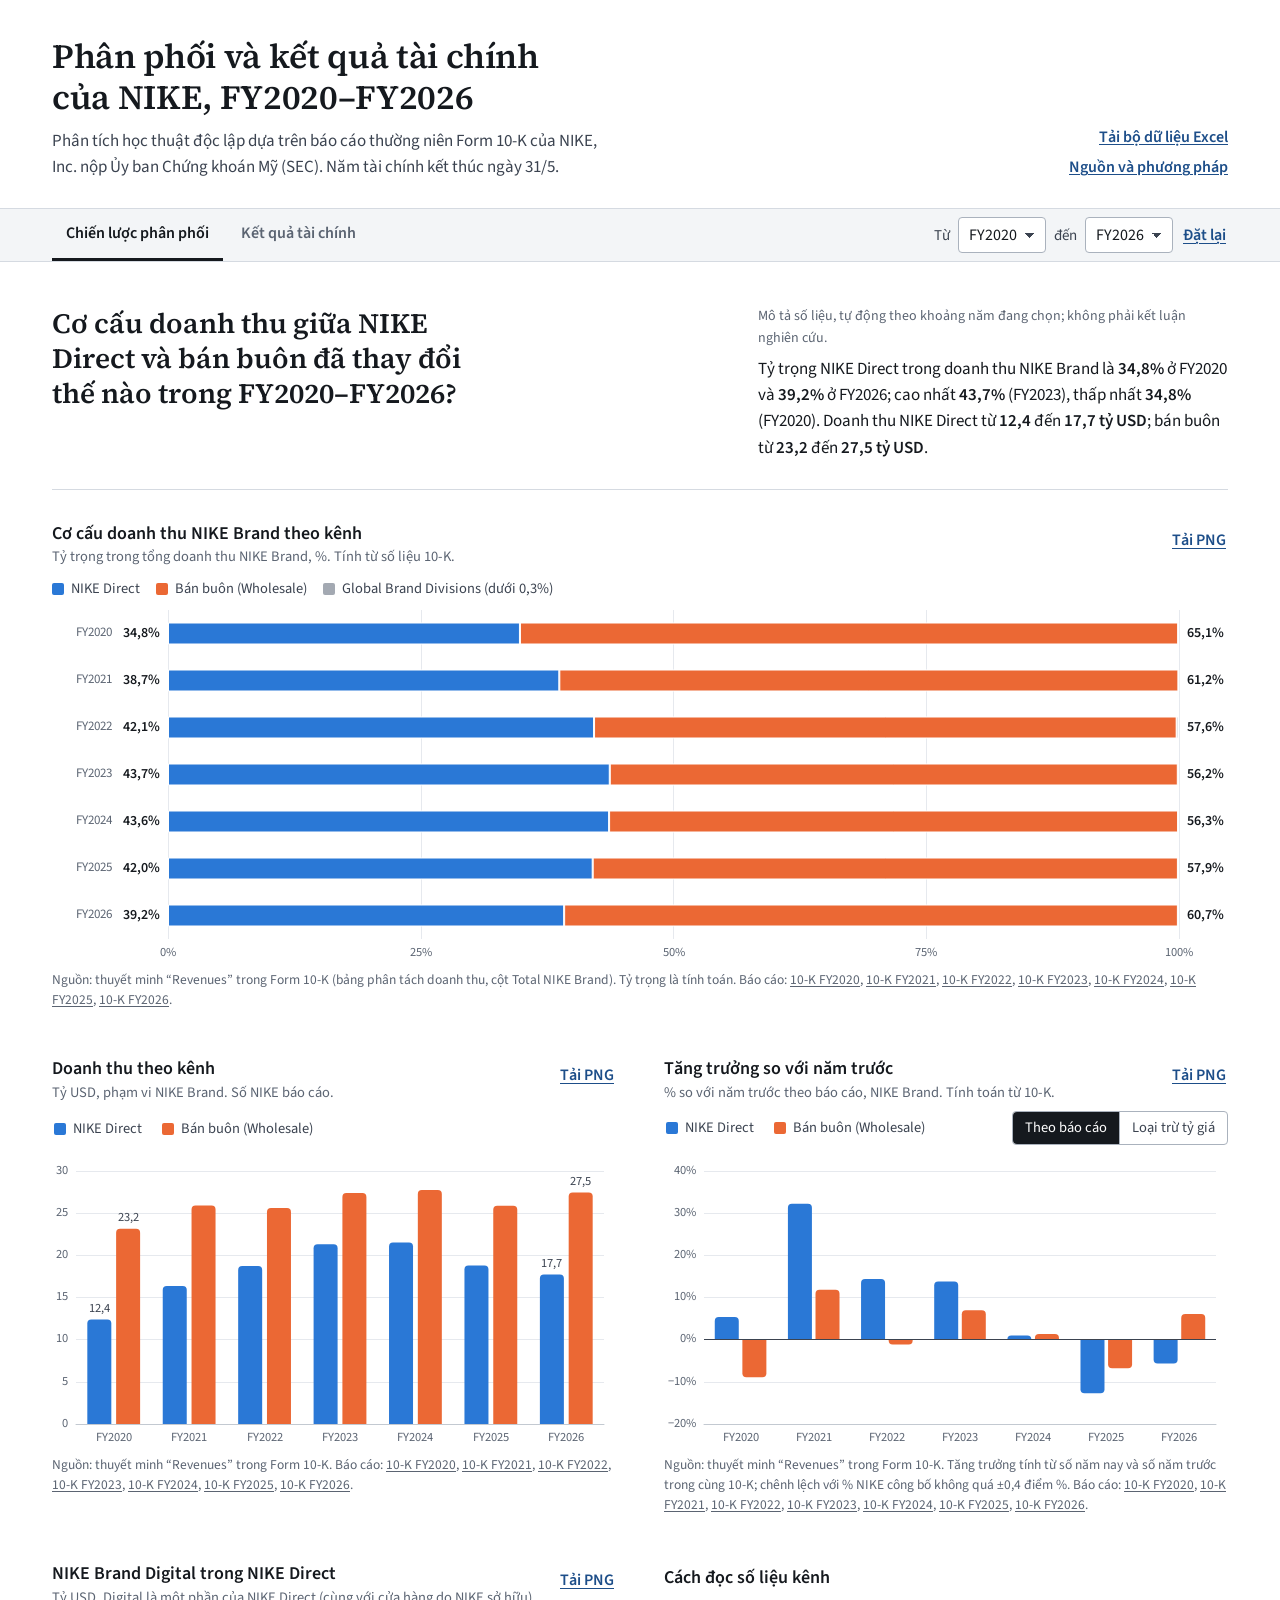
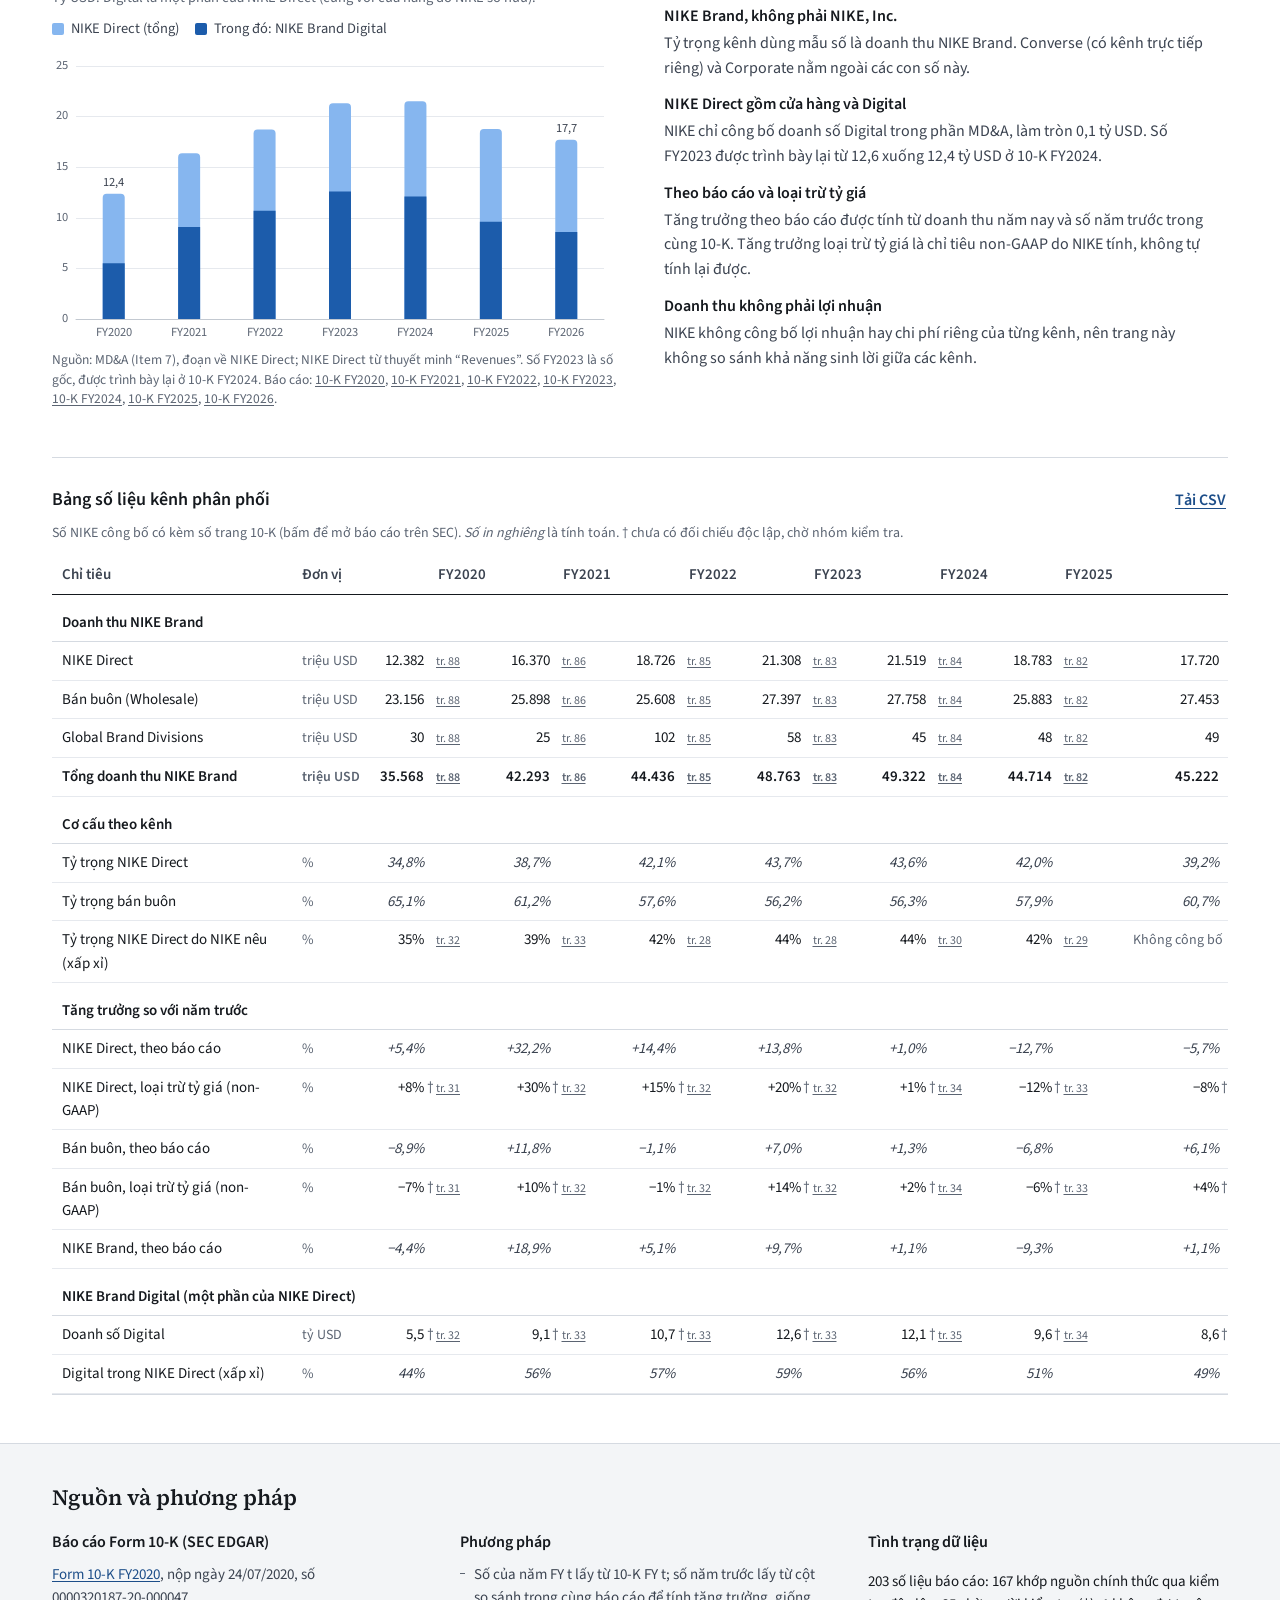
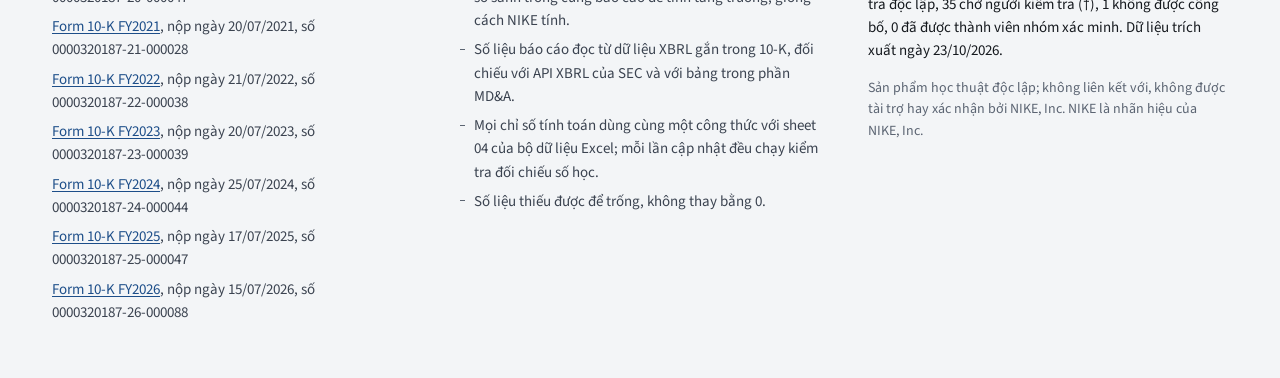
==== site/index.html @ efae1322 "NIKE FY2020–FY2026 financial dataset and dashboard Data extracted from NIKE, Inc. Form 10-K filings " ====
<!doctype html>
<html lang="vi">
<head>
<meta charset="utf-8">
<meta name="viewport" content="width=device-width, initial-scale=1">
<title>NIKE FY2020–FY2026: phân phối và kết quả tài chính</title>
<meta name="description" content="Phân tích học thuật độc lập về cơ cấu kênh phân phối (NIKE Direct, bán buôn) và kết quả tài chính của NIKE, Inc. FY2020–FY2026, dựa trên báo cáo Form 10-K nộp SEC.">
<meta name="theme-color" content="#ffffff">
<link rel="preload" href="assets/fonts/source-sans-3-latin-400.woff2" as="font" type="font/woff2" crossorigin>
<link rel="preload" href="assets/fonts/source-sans-3-vietnamese-400.woff2" as="font" type="font/woff2" crossorigin>
<link rel="icon" href="data:image/svg+xml,%3Csvg xmlns=%27http://www.w3.org/2000/svg%27 viewBox=%270 0 32 32%27%3E%3Crect x=%272%27 y=%2711%27 width=%2711%27 height=%2710%27 fill=%27%232a78d6%27/%3E%3Crect x=%2714%27 y=%2711%27 width=%2716%27 height=%2710%27 fill=%27%23eb6834%27/%3E%3C/svg%3E">
<link rel="stylesheet" href="assets/styles.css">
<script src="assets/vendor/echarts-5.6.0.min.js" defer></script>
<script src="assets/app.js" defer></script>
</head>
<body>
<a class="skip-link" href="#noi-dung">Bỏ qua đến nội dung chính</a>

<header class="masthead">
  <div class="wrap masthead-inner">
    <div>
      <h1>Phân phối và kết quả tài chính của NIKE, FY2020–FY2026</h1>
      <p class="masthead-sub">Phân tích học thuật độc lập dựa trên báo cáo thường niên Form 10-K của NIKE, Inc. nộp Ủy ban Chứng khoán Mỹ (SEC). Năm tài chính kết thúc ngày 31/5.</p>
    </div>
    <nav class="masthead-links" aria-label="Tài liệu">
      <a id="download-workbook" href="downloads/NIKE_Financial_Dataset_FY2020-2026.xlsx" download>Tải bộ dữ liệu Excel</a>
      <a href="#nguon">Nguồn và phương pháp</a>
    </nav>
  </div>
</header>

<div class="controls" id="controls">
  <div class="wrap controls-inner">
    <div class="tabs" role="tablist" aria-label="Chọn góc nhìn">
      <button type="button" role="tab" id="tab-channels" aria-controls="view-channels" aria-selected="true" data-view="channels">Chiến lược phân phối</button>
      <button type="button" role="tab" id="tab-performance" aria-controls="view-performance" aria-selected="false" tabindex="-1" data-view="performance">Kết quả tài chính</button>
    </div>
    <form class="filters" id="filters" aria-label="Lọc theo năm tài chính">
      <label for="year-from">Từ</label>
      <select id="year-from" name="from" autocomplete="off"></select>
      <label for="year-to">đến</label>
      <select id="year-to" name="to" autocomplete="off"></select>
      <button type="button" id="reset" class="text-button">Đặt lại</button>
    </form>
  </div>
</div>
<p class="visually-hidden" id="live" aria-live="polite"></p>

<main id="noi-dung" tabindex="-1">
  <div class="wrap">
    <noscript><p class="notice">Trang này cần JavaScript để vẽ biểu đồ. Toàn bộ số liệu cũng có trong bộ dữ liệu Excel.</p></noscript>
    <p class="notice" id="load-error" hidden></p>

    <!-- View 1: distribution strategy -->
    <section id="view-channels" role="tabpanel" aria-labelledby="tab-channels" class="view">
      <header class="view-head">
        <h2 class="question">Cơ cấu doanh thu giữa NIKE Direct và bán buôn đã thay đổi thế nào trong FY2020–FY2026?</h2>
        <div class="summary">
          <p class="summary-label">Mô tả số liệu, tự động theo khoảng năm đang chọn; không phải kết luận nghiên cứu.</p>
          <p id="summary-channels"></p>
        </div>
      </header>

      <figure class="figure figure-wide" id="fig-share">
        <figcaption class="figure-head">
          <div>
            <h3>Cơ cấu doanh thu NIKE Brand theo kênh</h3>
            <p class="figure-sub">Tỷ trọng trong tổng doanh thu NIKE Brand, %. Tính từ số liệu 10-K.</p>
          </div>
          <button type="button" class="text-button export-png" data-chart="share">Tải PNG</button>
        </figcaption>
        <div class="legend" data-legend="share"></div>
        <div class="chart chart-share" data-chart="share" role="img"></div>
        <p class="source" data-source="share"></p>
      </figure>

      <div class="grid-2">
        <figure class="figure" id="fig-channel-revenue">
          <figcaption class="figure-head">
            <div>
              <h3>Doanh thu theo kênh</h3>
              <p class="figure-sub">Tỷ USD, phạm vi NIKE Brand. Số NIKE báo cáo.</p>
            </div>
            <button type="button" class="text-button export-png" data-chart="channelRevenue">Tải PNG</button>
          </figcaption>
          <div class="legend" data-legend="channelRevenue"></div>
          <div class="chart" data-chart="channelRevenue" role="img"></div>
          <p class="source" data-source="channelRevenue"></p>
        </figure>

        <figure class="figure" id="fig-growth">
          <figcaption class="figure-head">
            <div>
              <h3>Tăng trưởng so với năm trước</h3>
              <p class="figure-sub" id="growth-sub"></p>
            </div>
            <button type="button" class="text-button export-png" data-chart="growth">Tải PNG</button>
          </figcaption>
          <div class="figure-tools">
            <div class="legend" data-legend="growth"></div>
            <fieldset class="segmented" id="growth-basis">
              <legend class="visually-hidden">Cơ sở tính tăng trưởng</legend>
              <label><input type="radio" name="basis" value="reported" checked> Theo báo cáo</label>
              <label><input type="radio" name="basis" value="cn"> Loại trừ tỷ giá</label>
            </fieldset>
          </div>
          <div class="chart" data-chart="growth" role="img"></div>
          <p class="source" data-source="growth"></p>
        </figure>

        <figure class="figure" id="fig-digital">
          <figcaption class="figure-head">
            <div>
              <h3>NIKE Brand Digital trong NIKE Direct</h3>
              <p class="figure-sub">Tỷ USD. Digital là một phần của NIKE Direct (cùng với cửa hàng do NIKE sở hữu).</p>
            </div>
            <button type="button" class="text-button export-png" data-chart="digital">Tải PNG</button>
          </figcaption>
          <div class="legend" data-legend="digital"></div>
          <div class="chart" data-chart="digital" role="img"></div>
          <p class="source" data-source="digital"></p>
        </figure>

        <aside class="reading-notes" aria-labelledby="notes-channels">
          <h3 id="notes-channels">Cách đọc số liệu kênh</h3>
          <dl>
            <dt>NIKE Brand, không phải NIKE, Inc.</dt>
            <dd>Tỷ trọng kênh dùng mẫu số là doanh thu NIKE Brand. Converse (có kênh trực tiếp riêng) và Corporate nằm ngoài các con số này.</dd>
            <dt>NIKE Direct gồm cửa hàng và Digital</dt>
            <dd>NIKE chỉ công bố doanh số Digital trong phần MD&amp;A, làm tròn 0,1 tỷ USD. Số FY2023 được trình bày lại từ 12,6 xuống 12,4 tỷ USD ở 10-K FY2024.</dd>
            <dt>Theo báo cáo và loại trừ tỷ giá</dt>
            <dd>Tăng trưởng theo báo cáo được tính từ doanh thu năm nay và số năm trước trong cùng 10-K. Tăng trưởng loại trừ tỷ giá là chỉ tiêu non-GAAP do NIKE tính, không tự tính lại được.</dd>
            <dt>Doanh thu không phải lợi nhuận</dt>
            <dd>NIKE không công bố lợi nhuận hay chi phí riêng của từng kênh, nên trang này không so sánh khả năng sinh lời giữa các kênh.</dd>
          </dl>
        </aside>
      </div>

      <section class="table-section" aria-labelledby="table-channels-title">
        <div class="table-head">
          <h3 id="table-channels-title">Bảng số liệu kênh phân phối</h3>
          <button type="button" class="text-button" id="csv-channels">Tải CSV</button>
        </div>
        <p class="table-key">Số NIKE công bố có kèm số trang 10-K (bấm để mở báo cáo trên SEC). <i>Số in nghiêng</i> là tính toán. † chưa có đối chiếu độc lập, chờ nhóm kiểm tra.</p>
        <div class="table-scroll" tabindex="0" role="region" aria-labelledby="table-channels-title">
          <table class="data-table" id="table-channels"></table>
        </div>
      </section>
    </section>

    <!-- View 2: financial performance -->
    <section id="view-performance" role="tabpanel" aria-labelledby="tab-performance" class="view" hidden>
      <header class="view-head">
        <h2 class="question">Kết quả tài chính hợp nhất của NIKE biến động ra sao trong cùng giai đoạn?</h2>
        <div class="summary">
          <p class="summary-label">Mô tả số liệu, tự động theo khoảng năm đang chọn; không phải kết luận nghiên cứu. Các biểu đồ dưới đây đặt cạnh nhau theo thời gian, không thể hiện quan hệ nhân quả với chiến lược kênh.</p>
          <p id="summary-performance"></p>
        </div>
      </header>

      <div class="grid-3">
        <figure class="figure" id="fig-revenue">
          <figcaption class="figure-head">
            <div><h3>Doanh thu</h3><p class="figure-sub">Tỷ USD, NIKE, Inc.</p></div>
            <button type="button" class="text-button export-png" data-chart="revenue">Tải PNG</button>
          </figcaption>
          <div class="chart chart-small" data-chart="revenue" role="img"></div>
          <p class="source" data-source="revenue"></p>
        </figure>
        <figure class="figure" id="fig-gross-margin">
          <figcaption class="figure-head">
            <div><h3>Biên lợi nhuận gộp</h3><p class="figure-sub">% doanh thu, NIKE, Inc. Trục tung không bắt đầu từ 0.</p></div>
            <button type="button" class="text-button export-png" data-chart="grossMargin">Tải PNG</button>
          </figcaption>
          <div class="chart chart-small" data-chart="grossMargin" role="img"></div>
          <p class="source" data-source="grossMargin"></p>
        </figure>
        <figure class="figure" id="fig-sga">
          <figcaption class="figure-head">
            <div><h3>Chi phí bán hàng và quản lý</h3><p class="figure-sub">% doanh thu, NIKE, Inc. Hai cấu phần cộng lại bằng tổng SG&amp;A.</p></div>
            <button type="button" class="text-button export-png" data-chart="sga">Tải PNG</button>
          </figcaption>
          <div class="legend" data-legend="sga"></div>
          <div class="chart chart-small" data-chart="sga" role="img"></div>
          <p class="source" data-source="sga"></p>
        </figure>
        <figure class="figure" id="fig-ebit">
          <figcaption class="figure-head">
            <div><h3>Biên EBIT (non-GAAP)</h3><p class="figure-sub">% doanh thu, NIKE, Inc. NIKE không trình bày dòng “lợi nhuận hoạt động”.</p></div>
            <button type="button" class="text-button export-png" data-chart="ebit">Tải PNG</button>
          </figcaption>
          <div class="chart chart-small" data-chart="ebit" role="img"></div>
          <p class="source" data-source="ebit"></p>
        </figure>
        <figure class="figure" id="fig-inventory">
          <figcaption class="figure-head">
            <div><h3>Hàng tồn kho cuối kỳ</h3><p class="figure-sub">Tỷ USD, số dư tại 31/5, NIKE, Inc.</p></div>
            <button type="button" class="text-button export-png" data-chart="inventory">Tải PNG</button>
          </figcaption>
          <div class="chart chart-small" data-chart="inventory" role="img"></div>
          <p class="source" data-source="inventory"></p>
        </figure>
        <figure class="figure" id="fig-days">
          <figcaption class="figure-head">
            <div><h3>Số ngày tồn kho bình quân</h3><p class="figure-sub">Ngày. Trục tung không bắt đầu từ 0.</p></div>
            <button type="button" class="text-button export-png" data-chart="days">Tải PNG</button>
          </figcaption>
          <div class="chart chart-small" data-chart="days" role="img"></div>
          <p class="source" data-source="days"></p>
        </figure>
      </div>

      <aside class="reading-notes reading-notes-wide" aria-labelledby="notes-performance">
        <h3 id="notes-performance">Lưu ý kế toán</h3>
        <dl>
          <dt>Không có dòng “operating income”</dt>
          <dd>Báo cáo kết quả kinh doanh của NIKE đi thẳng từ chi phí bán hàng và quản lý xuống lợi nhuận trước thuế. EBIT (lợi nhuận sau thuế + chi phí lãi thuần + thuế) là thước đo NIKE tự dùng và ghi rõ là non-GAAP.</dd>
          <dt>Chi phí là số hợp nhất</dt>
          <dd>SG&amp;A không được NIKE phân bổ cho NIKE Direct hay bán buôn. Không nên suy ra chi phí hay biên lợi nhuận của từng kênh từ các biểu đồ này.</dd>
          <dt>Số dư và số phát sinh</dt>
          <dd>Hàng tồn kho là số dư tại 31/5. Số ngày tồn kho = 365 × hàng tồn kho bình quân đầu và cuối kỳ / giá vốn hàng bán.</dd>
        </dl>
      </aside>

      <section class="table-section" aria-labelledby="table-performance-title">
        <div class="table-head">
          <h3 id="table-performance-title">Bảng số liệu kết quả tài chính (NIKE, Inc.)</h3>
          <button type="button" class="text-button" id="csv-performance">Tải CSV</button>
        </div>
        <p class="table-key">Triệu USD trừ khi ghi khác. Số âm trong ngoặc đơn. Số NIKE công bố có kèm số trang 10-K. <i>Số in nghiêng</i> là tính toán. † chưa có đối chiếu độc lập.</p>
        <div class="table-scroll" tabindex="0" role="region" aria-labelledby="table-performance-title">
          <table class="data-table" id="table-performance"></table>
        </div>
      </section>
    </section>
  </div>
</main>

<footer class="site-footer" id="nguon">
  <div class="wrap">
    <h2>Nguồn và phương pháp</h2>
    <div class="footer-grid">
      <section aria-labelledby="footer-sources">
        <h3 id="footer-sources">Báo cáo Form 10-K (SEC EDGAR)</h3>
        <ul class="filing-list" id="filing-list"></ul>
      </section>
      <section aria-labelledby="footer-method">
        <h3 id="footer-method">Phương pháp</h3>
        <ul class="plain-list">
          <li>Số của năm FY t lấy từ 10-K FY t; số năm trước lấy từ cột so sánh trong cùng báo cáo để tính tăng trưởng, giống cách NIKE tính.</li>
          <li>Số liệu báo cáo đọc từ dữ liệu XBRL gắn trong 10-K, đối chiếu với API XBRL của SEC và với bảng trong phần MD&amp;A.</li>
          <li>Mọi chỉ số tính toán dùng cùng một công thức với sheet 04 của bộ dữ liệu Excel; mỗi lần cập nhật đều chạy kiểm tra đối chiếu số học.</li>
          <li>Số liệu thiếu được để trống, không thay bằng 0.</li>
        </ul>
      </section>
      <section aria-labelledby="footer-status">
        <h3 id="footer-status">Tình trạng dữ liệu</h3>
        <p id="status-summary"></p>
        <p class="fine">Sản phẩm học thuật độc lập; không liên kết với, không được tài trợ hay xác nhận bởi NIKE, Inc. NIKE là nhãn hiệu của NIKE, Inc.</p>
      </section>
    </div>
  </div>
</footer>
</body>
</html>
---- site/assets/styles.css ----
/* NIKE FY2020–FY2026 dashboard. Light-only by design: it is read on projectors and printed. */

@font-face { font-family: "Source Sans 3"; font-weight: 400; font-display: swap; src: url("fonts/source-sans-3-latin-400.woff2") format("woff2"); unicode-range: U+0000-00FF,U+0131,U+0152-0153,U+02BB-02BC,U+02C6,U+02DA,U+02DC,U+0304,U+0308,U+0329,U+2000-206F,U+20AC,U+2122,U+2191,U+2193,U+2212,U+2215,U+FEFF,U+FFFD; }
@font-face { font-family: "Source Sans 3"; font-weight: 400; font-display: swap; src: url("fonts/source-sans-3-latin-ext-400.woff2") format("woff2"); unicode-range: U+0100-02BA,U+02BD-02C5,U+02C7-02CC,U+02CE-02D7,U+02DD-02FF,U+0304,U+0308,U+0329,U+1D00-1DBF,U+1E00-1E9F,U+1EF2-1EFF,U+2020,U+20A0-20AB,U+20AD-20C0,U+2113,U+2C60-2C7F,U+A720-A7FF; }
@font-face { font-family: "Source Sans 3"; font-weight: 400; font-display: swap; src: url("fonts/source-sans-3-vietnamese-400.woff2") format("woff2"); unicode-range: U+0102-0103,U+0110-0111,U+0128-0129,U+0168-0169,U+01A0-01A1,U+01AF-01B0,U+0300-0301,U+0303-0304,U+0308-0309,U+0323,U+0329,U+1EA0-1EF9,U+20AB; }
@font-face { font-family: "Source Sans 3"; font-weight: 600; font-display: swap; src: url("fonts/source-sans-3-latin-600.woff2") format("woff2"); unicode-range: U+0000-00FF,U+0131,U+0152-0153,U+02BB-02BC,U+02C6,U+02DA,U+02DC,U+0304,U+0308,U+0329,U+2000-206F,U+20AC,U+2122,U+2191,U+2193,U+2212,U+2215,U+FEFF,U+FFFD; }
@font-face { font-family: "Source Sans 3"; font-weight: 600; font-display: swap; src: url("fonts/source-sans-3-latin-ext-600.woff2") format("woff2"); unicode-range: U+0100-02BA,U+02BD-02C5,U+02C7-02CC,U+02CE-02D7,U+02DD-02FF,U+0304,U+0308,U+0329,U+1D00-1DBF,U+1E00-1E9F,U+1EF2-1EFF,U+2020,U+20A0-20AB,U+20AD-20C0,U+2113,U+2C60-2C7F,U+A720-A7FF; }
@font-face { font-family: "Source Sans 3"; font-weight: 600; font-display: swap; src: url("fonts/source-sans-3-vietnamese-600.woff2") format("woff2"); unicode-range: U+0102-0103,U+0110-0111,U+0128-0129,U+0168-0169,U+01A0-01A1,U+01AF-01B0,U+0300-0301,U+0303-0304,U+0308-0309,U+0323,U+0329,U+1EA0-1EF9,U+20AB; }
@font-face { font-family: "Source Sans 3"; font-weight: 700; font-display: swap; src: url("fonts/source-sans-3-latin-700.woff2") format("woff2"); unicode-range: U+0000-00FF,U+0131,U+0152-0153,U+02BB-02BC,U+02C6,U+02DA,U+02DC,U+0304,U+0308,U+0329,U+2000-206F,U+20AC,U+2122,U+2191,U+2193,U+2212,U+2215,U+FEFF,U+FFFD; }
@font-face { font-family: "Source Sans 3"; font-weight: 700; font-display: swap; src: url("fonts/source-sans-3-latin-ext-700.woff2") format("woff2"); unicode-range: U+0100-02BA,U+02BD-02C5,U+02C7-02CC,U+02CE-02D7,U+02DD-02FF,U+0304,U+0308,U+0329,U+1D00-1DBF,U+1E00-1E9F,U+1EF2-1EFF,U+2020,U+20A0-20AB,U+20AD-20C0,U+2113,U+2C60-2C7F,U+A720-A7FF; }
@font-face { font-family: "Source Sans 3"; font-weight: 700; font-display: swap; src: url("fonts/source-sans-3-vietnamese-700.woff2") format("woff2"); unicode-range: U+0102-0103,U+0110-0111,U+0128-0129,U+0168-0169,U+01A0-01A1,U+01AF-01B0,U+0300-0301,U+0303-0304,U+0308-0309,U+0323,U+0329,U+1EA0-1EF9,U+20AB; }
@font-face { font-family: "Source Serif 4"; font-weight: 600; font-display: swap; src: url("fonts/source-serif-4-latin-600.woff2") format("woff2"); unicode-range: U+0000-00FF,U+0131,U+0152-0153,U+02BB-02BC,U+02C6,U+02DA,U+02DC,U+0304,U+0308,U+0329,U+2000-206F,U+20AC,U+2122,U+2191,U+2193,U+2212,U+2215,U+FEFF,U+FFFD; }
@font-face { font-family: "Source Serif 4"; font-weight: 600; font-display: swap; src: url("fonts/source-serif-4-latin-ext-600.woff2") format("woff2"); unicode-range: U+0100-02BA,U+02BD-02C5,U+02C7-02CC,U+02CE-02D7,U+02DD-02FF,U+0304,U+0308,U+0329,U+1D00-1DBF,U+1E00-1E9F,U+1EF2-1EFF,U+2020,U+20A0-20AB,U+20AD-20C0,U+2113,U+2C60-2C7F,U+A720-A7FF; }
@font-face { font-family: "Source Serif 4"; font-weight: 600; font-display: swap; src: url("fonts/source-serif-4-vietnamese-600.woff2") format("woff2"); unicode-range: U+0102-0103,U+0110-0111,U+0128-0129,U+0168-0169,U+01A0-01A1,U+01AF-01B0,U+0300-0301,U+0303-0304,U+0308-0309,U+0323,U+0329,U+1EA0-1EF9,U+20AB; }

:root {
  color-scheme: light;
  --page: #ffffff;
  --plane: #f3f5f7;
  --ink: #15191e;
  --ink-2: #3b4350;
  --muted: #5b6472;
  --rule: #d5dae1;
  --grid: #e6e9ee;
  --accent: #1d4e89;
  --focus: #1d4e89;
  --direct: #2a78d6;
  --wholesale: #eb6834;
  --gbd: #a3a9b2;
  --direct-light: #86b6ef;
  --digital: #1c5cab;
  --total: #475467;
  --overhead: #6250d6;
  --demand: #1baf7a;
  --sans: "Source Sans 3", system-ui, -apple-system, "Segoe UI", Arial, sans-serif;
  --serif: "Source Serif 4", Georgia, "Times New Roman", serif;
  --gutter: 32px;
}

*, *::before, *::after { box-sizing: border-box; }
html { -webkit-text-size-adjust: 100%; scroll-padding-top: 64px; }
body {
  margin: 0;
  background: var(--page);
  color: var(--ink);
  font-family: var(--sans);
  font-size: 16px;
  line-height: 1.55;
  -webkit-tap-highlight-color: transparent;
}
a { color: var(--accent); text-underline-offset: 2px; }
a:hover { text-decoration-thickness: 2px; }
:focus-visible { outline: 2px solid var(--focus); outline-offset: 2px; border-radius: 2px; }
button, select, input { font: inherit; color: inherit; touch-action: manipulation; }
h1, h2, h3 { text-wrap: balance; margin: 0; }
p { text-wrap: pretty; }

.wrap { max-width: 1240px; margin: 0 auto; padding: 0 var(--gutter); }
.visually-hidden { position: absolute !important; width: 1px; height: 1px; overflow: hidden; clip: rect(0 0 0 0); white-space: nowrap; }
.skip-link { position: absolute; left: 16px; top: -48px; background: var(--ink); color: #fff; padding: 8px 12px; z-index: 20; }
.skip-link:focus { top: 8px; }

/* Masthead */
.masthead { padding: 36px 0 28px; }
.masthead-inner { display: flex; gap: 32px; justify-content: space-between; align-items: flex-end; }
.masthead h1 { font-family: var(--serif); font-weight: 600; font-size: 34px; line-height: 1.2; letter-spacing: -0.01em; max-width: 32ch; }
.masthead-sub { margin: 10px 0 0; color: var(--ink-2); max-width: 70ch; font-size: 17px; }
.masthead-links { display: flex; flex-direction: column; align-items: flex-end; gap: 6px; white-space: nowrap; font-weight: 600; }

/* Controls: one row above everything they scope */
.controls { position: sticky; top: 0; z-index: 10; background: var(--plane); border-top: 1px solid var(--rule); border-bottom: 1px solid var(--rule); }
.controls-inner { display: flex; flex-wrap: wrap; align-items: center; justify-content: space-between; gap: 8px 24px; min-height: 52px; }
.tabs { display: flex; gap: 4px; align-self: stretch; }
.tabs button {
  border: 0; background: transparent; padding: 0 14px; font-weight: 600; color: var(--muted);
  border-bottom: 3px solid transparent; cursor: pointer; min-height: 48px;
}
.tabs button:hover { color: var(--ink); }
.tabs button[aria-selected="true"] { color: var(--ink); border-bottom-color: var(--ink); }
.filters { display: flex; align-items: center; gap: 8px; flex-wrap: wrap; }
.filters label { color: var(--ink-2); font-size: 15px; }
.filters select {
  min-height: 36px; padding: 4px 28px 4px 10px; border: 1px solid #aab2bd; border-radius: 4px; background-color: #fff;
  appearance: none; background-image: linear-gradient(45deg, transparent 50%, var(--ink-2) 50%), linear-gradient(135deg, var(--ink-2) 50%, transparent 50%);
  background-position: calc(100% - 15px) 52%, calc(100% - 10px) 52%; background-size: 5px 5px; background-repeat: no-repeat;
  font-variant-numeric: tabular-nums;
}
.text-button {
  border: 0; background: none; padding: 6px 2px; color: var(--accent); font-weight: 600; cursor: pointer;
  text-decoration: underline; text-underline-offset: 3px; text-decoration-thickness: 1px; white-space: nowrap;
}
.text-button:hover { text-decoration-thickness: 2px; }

main { padding: 8px 0 48px; }
main:focus { outline: none; }
.notice { border-left: 4px solid #b42318; padding: 10px 14px; background: #fdf3f2; margin: 24px 0; }

/* View header */
.view-head { display: grid; grid-template-columns: minmax(0, 7fr) minmax(0, 5fr); gap: 16px 48px; padding: 36px 0 28px; border-bottom: 1px solid var(--rule); margin-bottom: 32px; align-items: start; }
.question { font-family: var(--serif); font-weight: 600; font-size: 28px; line-height: 1.25; max-width: 28ch; }
.summary p { margin: 0; }
.summary-label { color: var(--muted); font-size: 14px; margin-bottom: 6px !important; }
.summary #summary-channels, .summary #summary-performance { font-size: 17px; color: var(--ink); }
.summary strong { font-weight: 600; white-space: nowrap; }

/* Figures */
.figure { margin: 0 0 48px; min-width: 0; }
.figure-head { display: flex; justify-content: space-between; align-items: flex-start; gap: 16px; }
.figure h3 { font-size: 18px; font-weight: 600; line-height: 1.3; }
.figure-sub { margin: 2px 0 0; color: var(--muted); font-size: 14.5px; line-height: 1.4; }
.chart { width: 100%; height: 300px; margin-top: 4px; }
.chart-share { height: 360px; }
.chart-small { height: 230px; }
.source { margin: 6px 0 0; color: var(--muted); font-size: 13.5px; line-height: 1.45; }
.source a { color: var(--muted); }
.source a:hover { color: var(--accent); }

.legend { display: flex; flex-wrap: wrap; gap: 4px 16px; margin-top: 10px; font-size: 14.5px; }
.legend-item { display: inline-flex; align-items: center; gap: 7px; color: var(--ink-2); }
.legend button.legend-item { border: 0; background: none; padding: 4px 2px; cursor: pointer; min-height: 32px; }
.legend button.legend-item[aria-pressed="false"] { color: var(--muted); text-decoration: line-through; }
.legend button.legend-item[aria-pressed="false"] .swatch { opacity: 0.3; }
.swatch { width: 12px; height: 12px; border-radius: 2px; flex: none; }
.swatch-line { width: 16px; height: 3px; border-radius: 2px; }

.figure-tools { display: flex; flex-wrap: wrap; align-items: center; justify-content: space-between; gap: 6px 16px; margin-top: 8px; }
.figure-tools .legend { margin-top: 0; }
.segmented { display: inline-flex; border: 1px solid #aab2bd; border-radius: 4px; padding: 0; margin: 0; overflow: hidden; }
.segmented label { padding: 5px 12px; cursor: pointer; font-size: 14.5px; color: var(--ink-2); display: inline-flex; align-items: center; }
.segmented label + label { border-left: 1px solid #aab2bd; }
.segmented input { position: absolute; opacity: 0; width: 1px; height: 1px; }
.segmented label:has(input:checked) { background: var(--ink); color: #fff; }
.segmented label:has(input:focus-visible) { outline: 2px solid var(--focus); outline-offset: -2px; }

.grid-2 { display: grid; grid-template-columns: repeat(2, minmax(0, 1fr)); column-gap: 48px; }
.grid-3 { display: grid; grid-template-columns: repeat(3, minmax(0, 1fr)); column-gap: 40px; }
/* Figures side by side share row tracks, so their plot areas line up whatever the title length. */
@supports (grid-template-rows: subgrid) {
  .grid-2 > .figure, .grid-3 > .figure { display: grid; grid-row: span 4; grid-template-rows: subgrid; row-gap: 0; align-content: start; }
  .grid-2 > .figure > .figure-head, .grid-3 > .figure > .figure-head { grid-row: 1; }
  .grid-2 > .figure > .legend, .grid-3 > .figure > .legend,
  .grid-2 > .figure > .figure-tools { grid-row: 2; align-self: end; }
  .grid-2 > .figure > .chart, .grid-3 > .figure > .chart { grid-row: 3; }
  .grid-2 > .figure > .source, .grid-3 > .figure > .source { grid-row: 4; }
  .grid-2 > .reading-notes { grid-row: span 4; }
}

.reading-notes { margin: 0 0 48px; padding-top: 2px; }
.reading-notes h3 { font-size: 18px; font-weight: 600; margin-bottom: 8px; }
.reading-notes dl { margin: 0; }
.reading-notes dt { font-weight: 600; margin-top: 12px; }
.reading-notes dd { margin: 2px 0 0; color: var(--ink-2); max-width: 68ch; }
.reading-notes-wide dl { display: grid; grid-template-columns: repeat(3, minmax(0, 1fr)); column-gap: 40px; }
.reading-notes-wide dt { grid-row: 1; }
.reading-notes-wide dd { grid-row: 2; }

/* Tables */
.table-section { border-top: 1px solid var(--rule); padding-top: 24px; }
.table-head { display: flex; justify-content: space-between; align-items: baseline; gap: 16px; }
.table-head h3 { font-size: 18px; font-weight: 600; }
.table-key { color: var(--muted); font-size: 14px; margin: 4px 0 12px; }
.table-scroll { overflow-x: auto; overscroll-behavior-x: contain; border-bottom: 1px solid var(--rule); }
.data-table { border-collapse: collapse; width: 100%; font-size: 15px; font-variant-numeric: tabular-nums lining-nums; }
.data-table caption { text-align: left; }
.data-table th, .data-table td { padding: 7px 10px; border-bottom: 1px solid var(--grid); vertical-align: baseline; }
.data-table thead th { text-align: right; font-weight: 600; color: var(--ink-2); border-bottom: 1px solid var(--ink); white-space: nowrap; }
.data-table thead th:first-child, .data-table thead th:nth-child(2) { text-align: left; }
.data-table tbody th { text-align: left; font-weight: 400; min-width: 15rem; position: sticky; left: 0; background: var(--page); }
.data-table td.unit { color: var(--muted); white-space: nowrap; font-size: 14px; }
.data-table td.num { text-align: right; white-space: nowrap; }
.data-table td.calc { font-style: italic; color: var(--ink-2); }
.data-table td.missing { color: var(--muted); font-size: 14px; }
.data-table tr.group th { font-weight: 600; padding-top: 16px; color: var(--ink); border-bottom-color: var(--rule); }
.data-table tr.total th, .data-table tr.total td { font-weight: 600; }
.mark-slot { display: inline-block; width: 0.8em; text-align: center; color: var(--muted); font-style: normal; }
.ref-slot { display: inline-block; width: 3.3em; text-align: left; font-style: normal; }
.page-ref { font-size: 12px; color: var(--muted); }
.page-ref:hover { color: var(--accent); }
.data-table abbr { text-decoration: none; cursor: help; }

/* Footer */
.site-footer { border-top: 1px solid var(--rule); background: var(--plane); padding: 36px 0 48px; font-size: 15px; }
.site-footer h2 { font-family: var(--serif); font-weight: 600; font-size: 22px; margin-bottom: 16px; }
.site-footer h3 { font-size: 16px; font-weight: 600; margin-bottom: 8px; }
.footer-grid { display: grid; grid-template-columns: repeat(3, minmax(0, 1fr)); gap: 32px 48px; }
.filing-list, .plain-list { margin: 0; padding: 0; list-style: none; }
.filing-list li, .plain-list li { margin-bottom: 6px; color: var(--ink-2); }
.nowrap { white-space: nowrap; }
.plain-list li { padding-left: 14px; position: relative; }
.plain-list li::before { content: ""; position: absolute; left: 0; top: 0.7em; width: 5px; height: 1px; background: var(--muted); }
.fine { color: var(--muted); font-size: 14px; margin-top: 12px; }

/* Responsive */
@media (max-width: 1100px) {
  .grid-3 { grid-template-columns: repeat(2, minmax(0, 1fr)); }
  .reading-notes-wide dl { display: block; }
}
@media (max-width: 900px) {
  :root { --gutter: 24px; }
  .view-head { grid-template-columns: 1fr; }
  .grid-2 { grid-template-columns: 1fr; }
  .footer-grid { grid-template-columns: 1fr; }
  .masthead-inner { flex-direction: column; align-items: flex-start; }
  .masthead-links { flex-direction: row; align-items: flex-start; gap: 20px; }
}
@media (max-width: 640px) {
  :root { --gutter: 16px; }
  .masthead { padding: 24px 0 20px; }
  .masthead h1 { font-size: 27px; }
  .masthead-sub { font-size: 16px; }
  .controls { position: static; }
  html { scroll-padding-top: 0; }
  .controls-inner { padding-top: 4px; padding-bottom: 8px; }
  .tabs { width: 100%; }
  .tabs button { flex: 1; padding: 0 6px; }
  .question { font-size: 23px; }
  .view-head { padding: 24px 0 20px; margin-bottom: 24px; }
  .grid-3 { grid-template-columns: 1fr; }
  .chart { height: 260px; }
  .chart-share { height: 340px; }
  .figure-head { flex-wrap: wrap; }
  .data-table { font-size: 14px; }
  .data-table tbody th { min-width: 11rem; }
}
@media (prefers-reduced-motion: reduce) {
  * { scroll-behavior: auto !important; }
}
@media print {
  .controls, .export-png, .table-head button, .masthead-links, .segmented { display: none !important; }
  .view[hidden] { display: block !important; }
  .table-scroll { overflow: visible; }
}
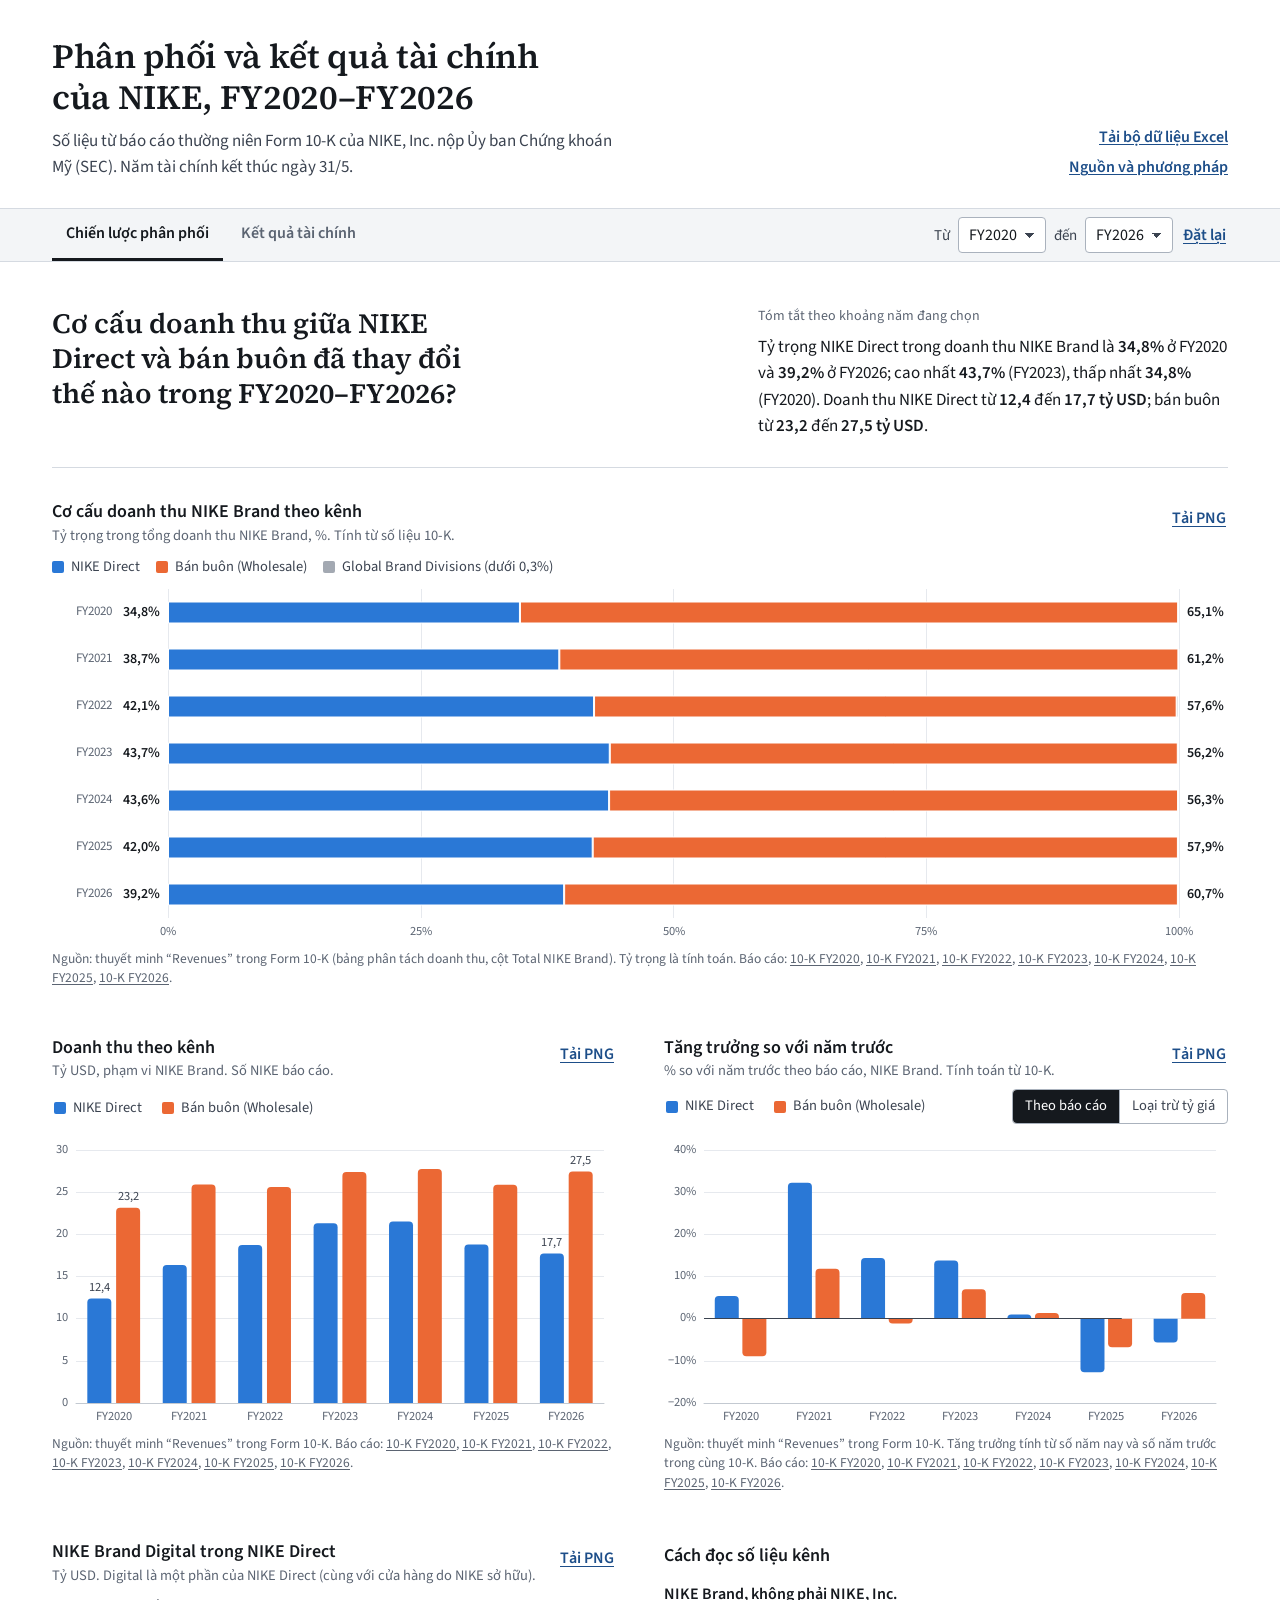
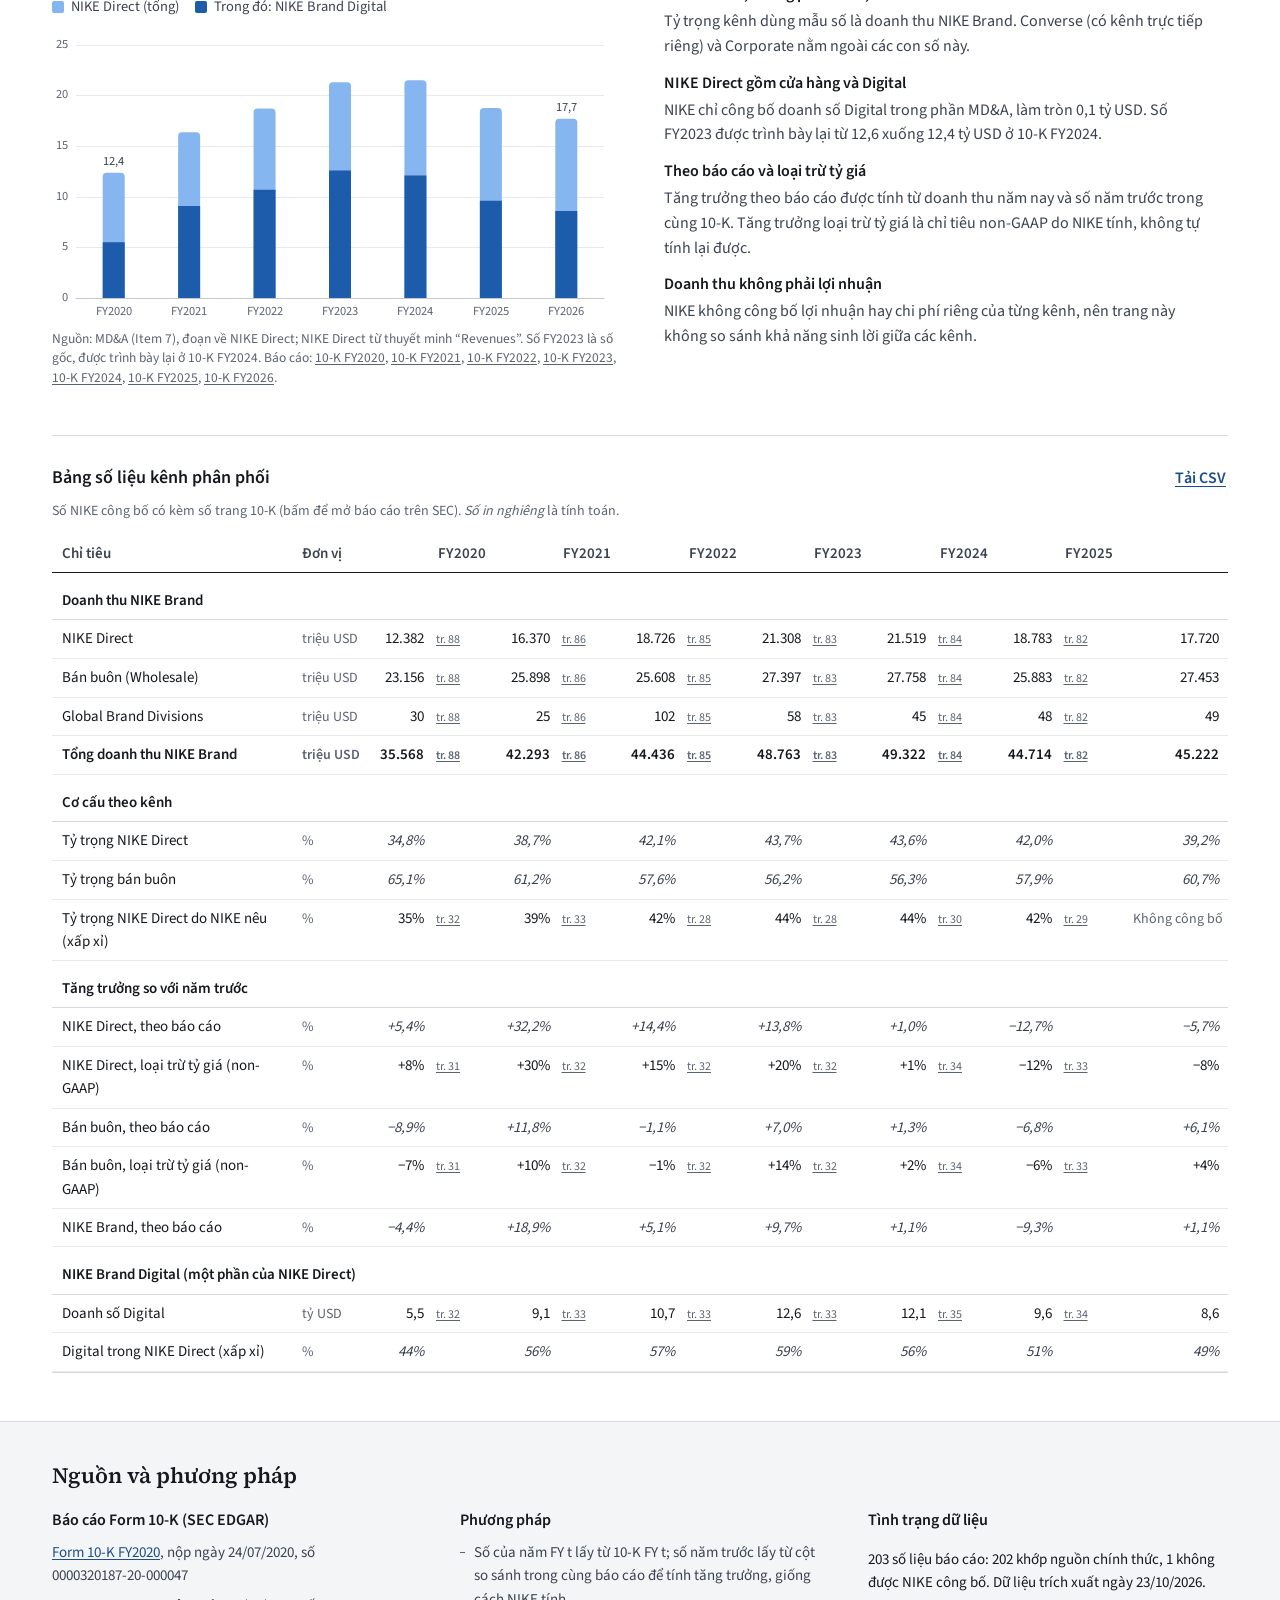
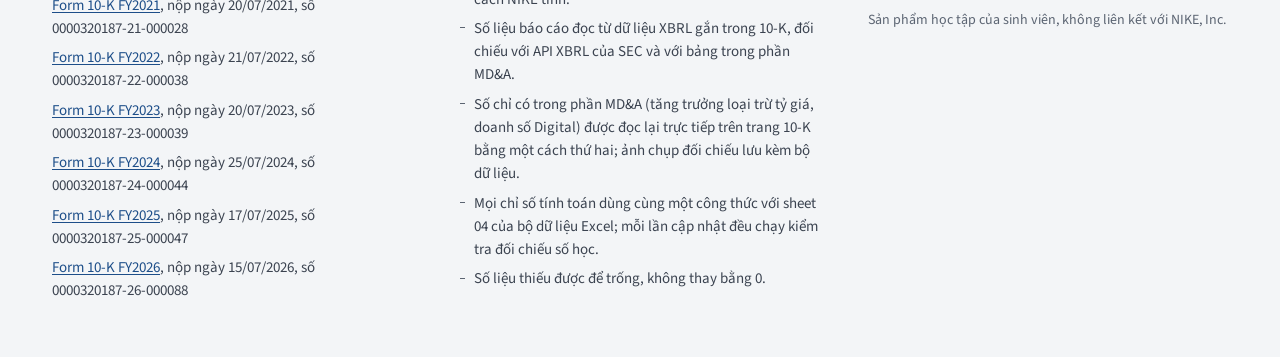
==== commit 84d99990: "Tidy wording, confirm MD&A figures on 10-K pages, add Excel and Power BI dashboards - Remove redunda" ====
--- a/site/index.html
+++ b/site/index.html
@@ -4,7 +4,7 @@
 <meta charset="utf-8">
 <meta name="viewport" content="width=device-width, initial-scale=1">
 <title>NIKE FY2020–FY2026: phân phối và kết quả tài chính</title>
-<meta name="description" content="Phân tích học thuật độc lập về cơ cấu kênh phân phối (NIKE Direct, bán buôn) và kết quả tài chính của NIKE, Inc. FY2020–FY2026, dựa trên báo cáo Form 10-K nộp SEC.">
+<meta name="description" content="Cơ cấu kênh phân phối (NIKE Direct, bán buôn) và kết quả tài chính của NIKE, Inc. FY2020–FY2026, theo báo cáo Form 10-K nộp SEC.">
 <meta name="theme-color" content="#ffffff">
 <link rel="preload" href="assets/fonts/source-sans-3-latin-400.woff2" as="font" type="font/woff2" crossorigin>
 <link rel="preload" href="assets/fonts/source-sans-3-vietnamese-400.woff2" as="font" type="font/woff2" crossorigin>
@@ -20,7 +20,7 @@
   <div class="wrap masthead-inner">
     <div>
       <h1>Phân phối và kết quả tài chính của NIKE, FY2020–FY2026</h1>
-      <p class="masthead-sub">Phân tích học thuật độc lập dựa trên báo cáo thường niên Form 10-K của NIKE, Inc. nộp Ủy ban Chứng khoán Mỹ (SEC). Năm tài chính kết thúc ngày 31/5.</p>
+      <p class="masthead-sub">Số liệu từ báo cáo thường niên Form 10-K của NIKE, Inc. nộp Ủy ban Chứng khoán Mỹ (SEC). Năm tài chính kết thúc ngày 31/5.</p>
     </div>
     <nav class="masthead-links" aria-label="Tài liệu">
       <a id="download-workbook" href="downloads/NIKE_Financial_Dataset_FY2020-2026.xlsx" download>Tải bộ dữ liệu Excel</a>
@@ -56,7 +56,7 @@
       <header class="view-head">
         <h2 class="question">Cơ cấu doanh thu giữa NIKE Direct và bán buôn đã thay đổi thế nào trong FY2020–FY2026?</h2>
         <div class="summary">
-          <p class="summary-label">Mô tả số liệu, tự động theo khoảng năm đang chọn; không phải kết luận nghiên cứu.</p>
+          <p class="summary-label">Tóm tắt theo khoảng năm đang chọn</p>
           <p id="summary-channels"></p>
         </div>
       </header>
@@ -141,7 +141,7 @@
           <h3 id="table-channels-title">Bảng số liệu kênh phân phối</h3>
           <button type="button" class="text-button" id="csv-channels">Tải CSV</button>
         </div>
-        <p class="table-key">Số NIKE công bố có kèm số trang 10-K (bấm để mở báo cáo trên SEC). <i>Số in nghiêng</i> là tính toán. † chưa có đối chiếu độc lập, chờ nhóm kiểm tra.</p>
+        <p class="table-key">Số NIKE công bố có kèm số trang 10-K (bấm để mở báo cáo trên SEC). <i>Số in nghiêng</i> là tính toán.<span class="pending-key"> † chưa được kiểm tra.</span></p>
         <div class="table-scroll" tabindex="0" role="region" aria-labelledby="table-channels-title">
           <table class="data-table" id="table-channels"></table>
         </div>
@@ -153,7 +153,7 @@
       <header class="view-head">
         <h2 class="question">Kết quả tài chính hợp nhất của NIKE biến động ra sao trong cùng giai đoạn?</h2>
         <div class="summary">
-          <p class="summary-label">Mô tả số liệu, tự động theo khoảng năm đang chọn; không phải kết luận nghiên cứu. Các biểu đồ dưới đây đặt cạnh nhau theo thời gian, không thể hiện quan hệ nhân quả với chiến lược kênh.</p>
+          <p class="summary-label">Tóm tắt theo khoảng năm đang chọn</p>
           <p id="summary-performance"></p>
         </div>
       </header>
@@ -186,7 +186,7 @@
         </figure>
         <figure class="figure" id="fig-ebit">
           <figcaption class="figure-head">
-            <div><h3>Biên EBIT (non-GAAP)</h3><p class="figure-sub">% doanh thu, NIKE, Inc. NIKE không trình bày dòng “lợi nhuận hoạt động”.</p></div>
+            <div><h3>Biên EBIT (non-GAAP)</h3><p class="figure-sub">% doanh thu, NIKE, Inc.</p></div>
             <button type="button" class="text-button export-png" data-chart="ebit">Tải PNG</button>
           </figcaption>
           <div class="chart chart-small" data-chart="ebit" role="img"></div>
@@ -216,7 +216,7 @@
           <dt>Không có dòng “operating income”</dt>
           <dd>Báo cáo kết quả kinh doanh của NIKE đi thẳng từ chi phí bán hàng và quản lý xuống lợi nhuận trước thuế. EBIT (lợi nhuận sau thuế + chi phí lãi thuần + thuế) là thước đo NIKE tự dùng và ghi rõ là non-GAAP.</dd>
           <dt>Chi phí là số hợp nhất</dt>
-          <dd>SG&amp;A không được NIKE phân bổ cho NIKE Direct hay bán buôn. Không nên suy ra chi phí hay biên lợi nhuận của từng kênh từ các biểu đồ này.</dd>
+          <dd>SG&amp;A không được NIKE phân bổ cho NIKE Direct hay bán buôn, nên các tỷ lệ chi phí và biên lợi nhuận ở đây là của toàn NIKE, Inc.</dd>
           <dt>Số dư và số phát sinh</dt>
           <dd>Hàng tồn kho là số dư tại 31/5. Số ngày tồn kho = 365 × hàng tồn kho bình quân đầu và cuối kỳ / giá vốn hàng bán.</dd>
         </dl>
@@ -227,7 +227,7 @@
           <h3 id="table-performance-title">Bảng số liệu kết quả tài chính (NIKE, Inc.)</h3>
           <button type="button" class="text-button" id="csv-performance">Tải CSV</button>
         </div>
-        <p class="table-key">Triệu USD trừ khi ghi khác. Số âm trong ngoặc đơn. Số NIKE công bố có kèm số trang 10-K. <i>Số in nghiêng</i> là tính toán. † chưa có đối chiếu độc lập.</p>
+        <p class="table-key">Triệu USD trừ khi ghi khác. Số âm trong ngoặc đơn. Số NIKE công bố có kèm số trang 10-K. <i>Số in nghiêng</i> là tính toán.<span class="pending-key"> † chưa được kiểm tra.</span></p>
         <div class="table-scroll" tabindex="0" role="region" aria-labelledby="table-performance-title">
           <table class="data-table" id="table-performance"></table>
         </div>
@@ -249,6 +249,7 @@
         <ul class="plain-list">
           <li>Số của năm FY t lấy từ 10-K FY t; số năm trước lấy từ cột so sánh trong cùng báo cáo để tính tăng trưởng, giống cách NIKE tính.</li>
           <li>Số liệu báo cáo đọc từ dữ liệu XBRL gắn trong 10-K, đối chiếu với API XBRL của SEC và với bảng trong phần MD&amp;A.</li>
+          <li>Số chỉ có trong phần MD&amp;A (tăng trưởng loại trừ tỷ giá, doanh số Digital) được đọc lại trực tiếp trên trang 10-K bằng một cách thứ hai; ảnh chụp đối chiếu lưu kèm bộ dữ liệu.</li>
           <li>Mọi chỉ số tính toán dùng cùng một công thức với sheet 04 của bộ dữ liệu Excel; mỗi lần cập nhật đều chạy kiểm tra đối chiếu số học.</li>
           <li>Số liệu thiếu được để trống, không thay bằng 0.</li>
         </ul>
@@ -256,7 +257,7 @@
       <section aria-labelledby="footer-status">
         <h3 id="footer-status">Tình trạng dữ liệu</h3>
         <p id="status-summary"></p>
-        <p class="fine">Sản phẩm học thuật độc lập; không liên kết với, không được tài trợ hay xác nhận bởi NIKE, Inc. NIKE là nhãn hiệu của NIKE, Inc.</p>
+        <p class="fine">Sản phẩm học tập của sinh viên, không liên kết với NIKE, Inc.</p>
       </section>
     </div>
   </div>
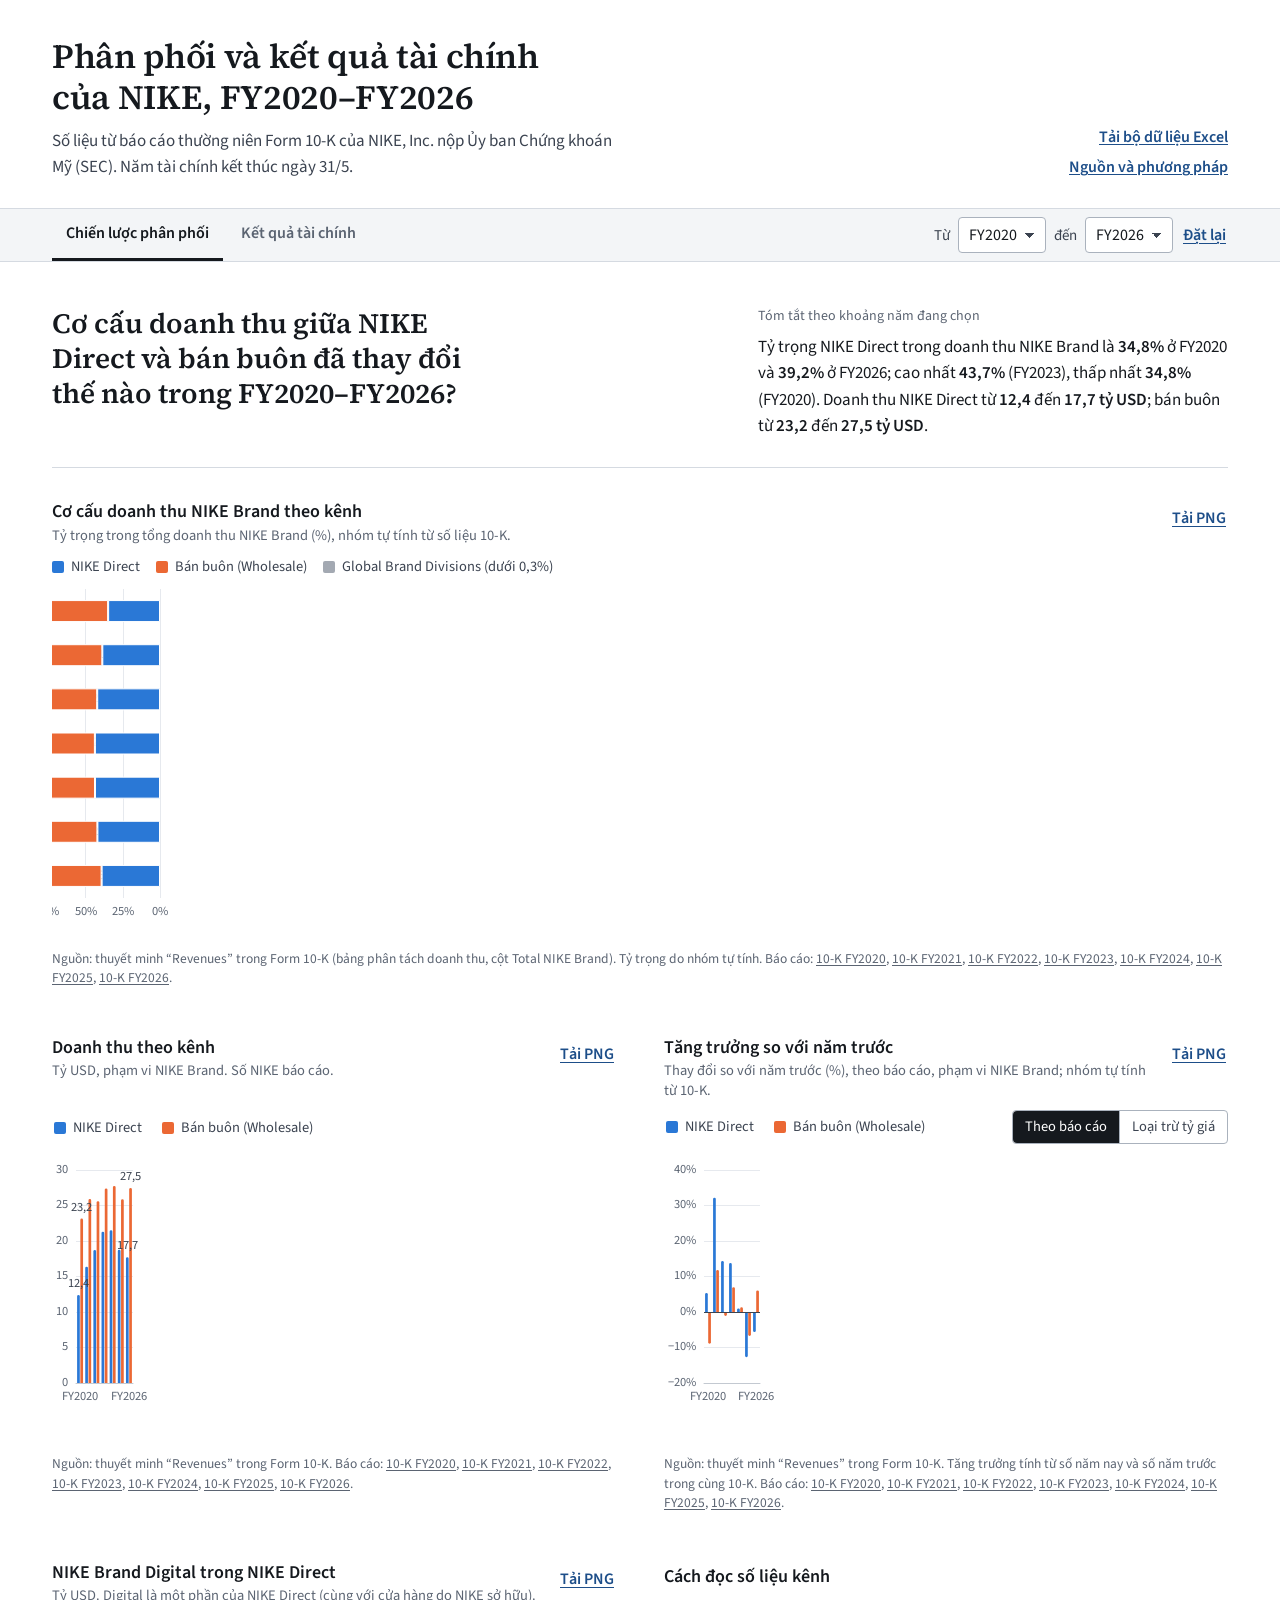
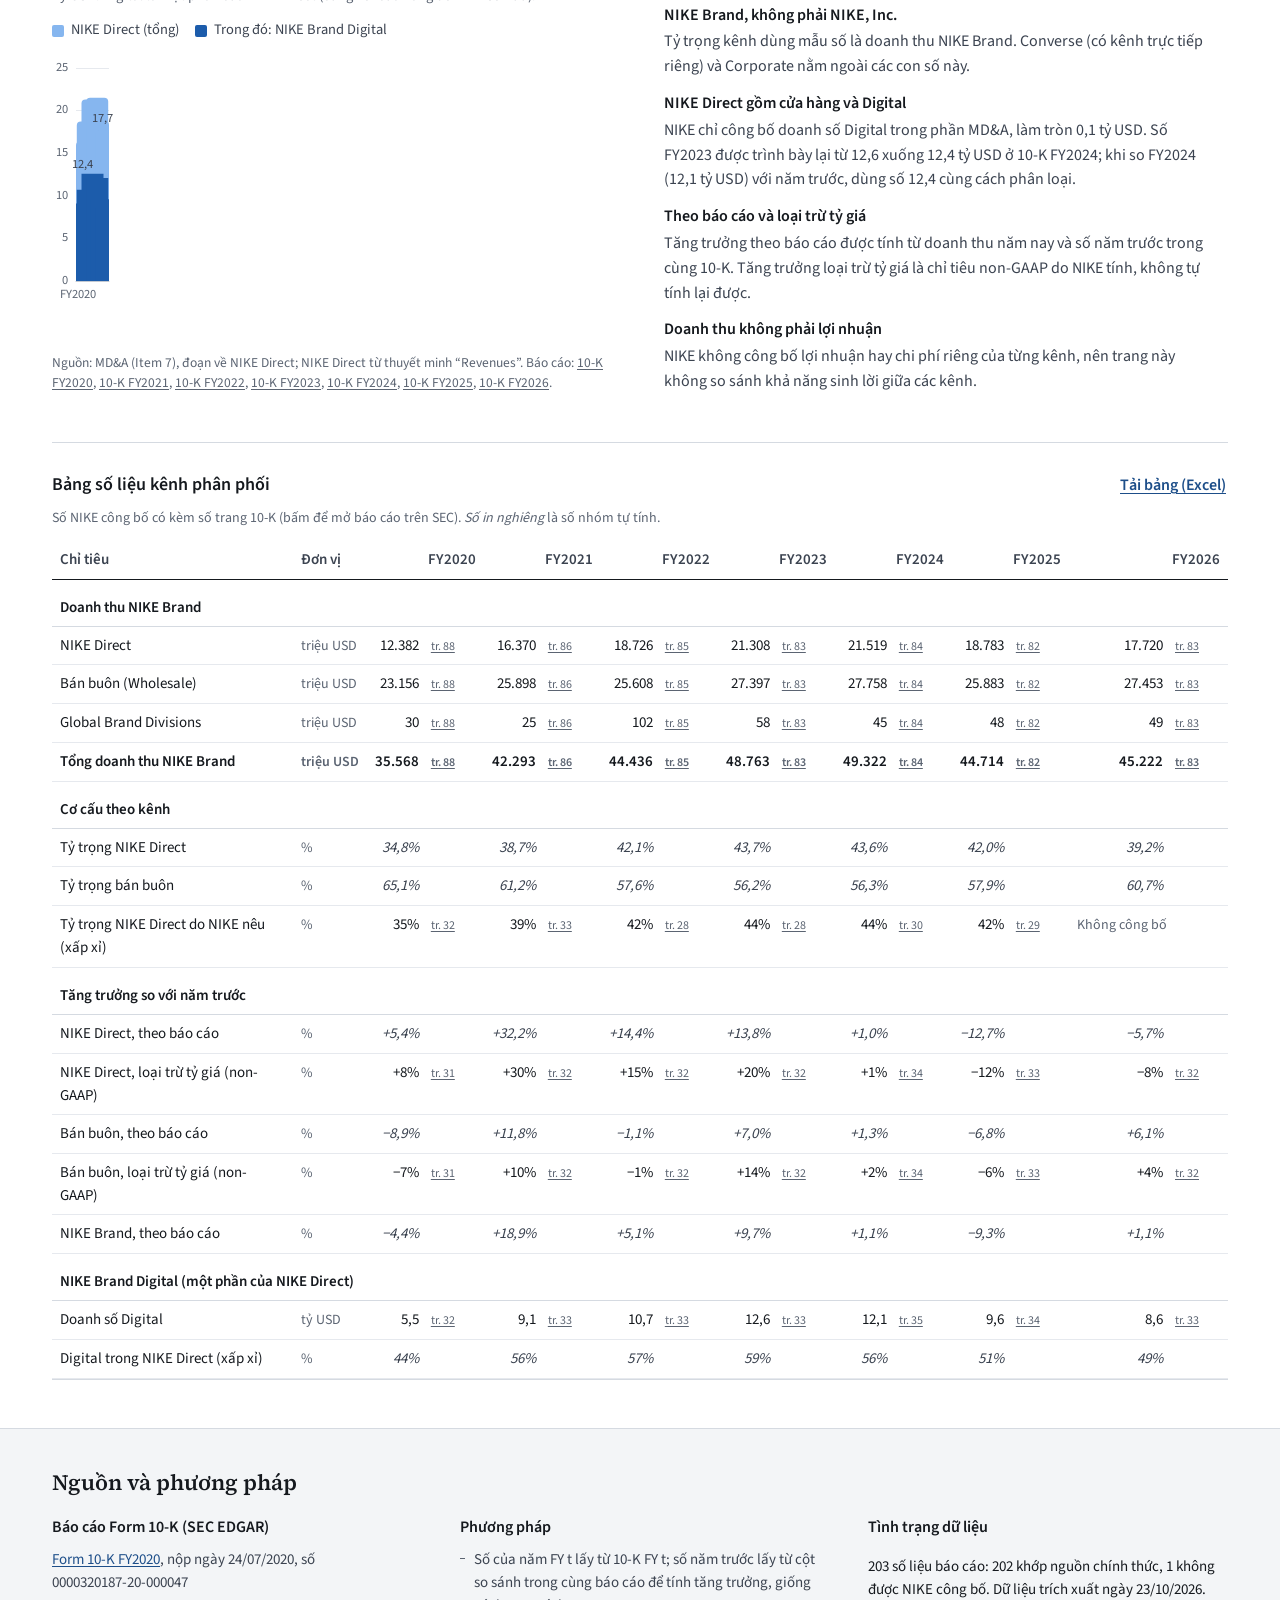
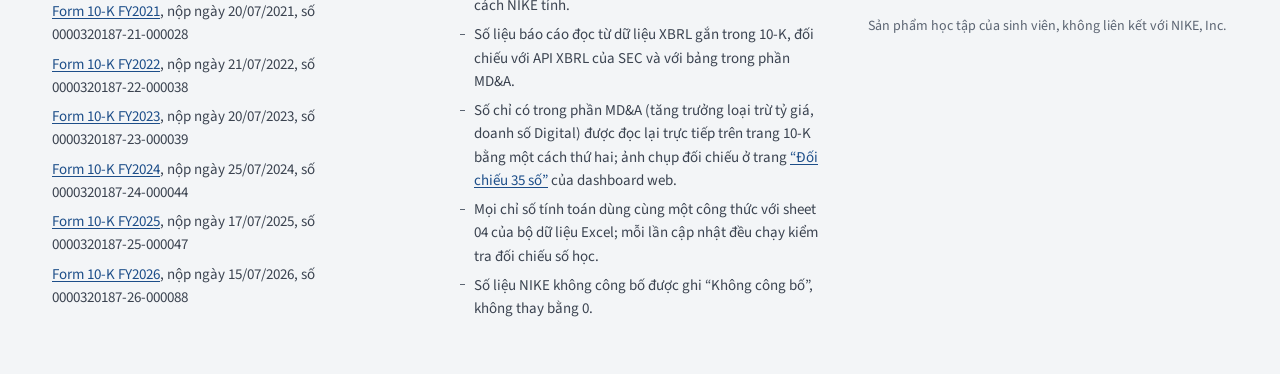
==== commit 5b017c1d: "Apply independent review: wording, accounting terms, layout, checks and tests Wording and accounting" ====
--- a/site/index.html
+++ b/site/index.html
@@ -65,7 +65,7 @@
         <figcaption class="figure-head">
           <div>
             <h3>Cơ cấu doanh thu NIKE Brand theo kênh</h3>
-            <p class="figure-sub">Tỷ trọng trong tổng doanh thu NIKE Brand, %. Tính từ số liệu 10-K.</p>
+            <p class="figure-sub">Tỷ trọng trong tổng doanh thu NIKE Brand (%), nhóm tự tính từ số liệu 10-K.</p>
           </div>
           <button type="button" class="text-button export-png" data-chart="share">Tải PNG</button>
         </figcaption>
@@ -127,7 +127,7 @@
             <dt>NIKE Brand, không phải NIKE, Inc.</dt>
             <dd>Tỷ trọng kênh dùng mẫu số là doanh thu NIKE Brand. Converse (có kênh trực tiếp riêng) và Corporate nằm ngoài các con số này.</dd>
             <dt>NIKE Direct gồm cửa hàng và Digital</dt>
-            <dd>NIKE chỉ công bố doanh số Digital trong phần MD&amp;A, làm tròn 0,1 tỷ USD. Số FY2023 được trình bày lại từ 12,6 xuống 12,4 tỷ USD ở 10-K FY2024.</dd>
+            <dd>NIKE chỉ công bố doanh số Digital trong phần MD&amp;A, làm tròn 0,1 tỷ USD. Số FY2023 được trình bày lại từ 12,6 xuống 12,4 tỷ USD ở 10-K FY2024; khi so FY2024 (12,1 tỷ USD) với năm trước, dùng số 12,4 cùng cách phân loại.</dd>
             <dt>Theo báo cáo và loại trừ tỷ giá</dt>
             <dd>Tăng trưởng theo báo cáo được tính từ doanh thu năm nay và số năm trước trong cùng 10-K. Tăng trưởng loại trừ tỷ giá là chỉ tiêu non-GAAP do NIKE tính, không tự tính lại được.</dd>
             <dt>Doanh thu không phải lợi nhuận</dt>
@@ -139,9 +139,9 @@
       <section class="table-section" aria-labelledby="table-channels-title">
         <div class="table-head">
           <h3 id="table-channels-title">Bảng số liệu kênh phân phối</h3>
-          <button type="button" class="text-button" id="csv-channels">Tải CSV</button>
-        </div>
-        <p class="table-key">Số NIKE công bố có kèm số trang 10-K (bấm để mở báo cáo trên SEC). <i>Số in nghiêng</i> là tính toán.<span class="pending-key"> † chưa được kiểm tra.</span></p>
+          <button type="button" class="text-button" id="xlsx-channels">Tải bảng (Excel)</button>
+        </div>
+        <p class="table-key">Số NIKE công bố có kèm số trang 10-K (bấm để mở báo cáo trên SEC). <i>Số in nghiêng</i> là số nhóm tự tính.<span class="pending-key"> † chưa được kiểm tra.</span></p>
         <div class="table-scroll" tabindex="0" role="region" aria-labelledby="table-channels-title">
           <table class="data-table" id="table-channels"></table>
         </div>
@@ -214,7 +214,7 @@
         <h3 id="notes-performance">Lưu ý kế toán</h3>
         <dl>
           <dt>Không có dòng “operating income”</dt>
-          <dd>Báo cáo kết quả kinh doanh của NIKE đi thẳng từ chi phí bán hàng và quản lý xuống lợi nhuận trước thuế. EBIT (lợi nhuận sau thuế + chi phí lãi thuần + thuế) là thước đo NIKE tự dùng và ghi rõ là non-GAAP.</dd>
+          <dd>Báo cáo kết quả kinh doanh của NIKE không có dòng tổng phụ này: sau tổng chi phí bán hàng và quản lý là chi phí (thu nhập) lãi thuần và chi phí (thu nhập) khác thuần, rồi đến lợi nhuận trước thuế. EBIT (lợi nhuận sau thuế + chi phí lãi thuần + thuế) là thước đo NIKE tự dùng và ghi rõ là non-GAAP; EBIT vẫn gồm khoản chi phí (thu nhập) khác thuần.</dd>
           <dt>Chi phí là số hợp nhất</dt>
           <dd>SG&amp;A không được NIKE phân bổ cho NIKE Direct hay bán buôn, nên các tỷ lệ chi phí và biên lợi nhuận ở đây là của toàn NIKE, Inc.</dd>
           <dt>Số dư và số phát sinh</dt>
@@ -225,9 +225,9 @@
       <section class="table-section" aria-labelledby="table-performance-title">
         <div class="table-head">
           <h3 id="table-performance-title">Bảng số liệu kết quả tài chính (NIKE, Inc.)</h3>
-          <button type="button" class="text-button" id="csv-performance">Tải CSV</button>
-        </div>
-        <p class="table-key">Triệu USD trừ khi ghi khác. Số âm trong ngoặc đơn. Số NIKE công bố có kèm số trang 10-K. <i>Số in nghiêng</i> là tính toán.<span class="pending-key"> † chưa được kiểm tra.</span></p>
+          <button type="button" class="text-button" id="xlsx-performance">Tải bảng (Excel)</button>
+        </div>
+        <p class="table-key">Triệu USD trừ khi ghi khác. Số âm trong ngoặc đơn. Số NIKE công bố có kèm số trang 10-K. <i>Số in nghiêng</i> là số nhóm tự tính.<span class="pending-key"> † chưa được kiểm tra.</span></p>
         <div class="table-scroll" tabindex="0" role="region" aria-labelledby="table-performance-title">
           <table class="data-table" id="table-performance"></table>
         </div>
@@ -249,9 +249,9 @@
         <ul class="plain-list">
           <li>Số của năm FY t lấy từ 10-K FY t; số năm trước lấy từ cột so sánh trong cùng báo cáo để tính tăng trưởng, giống cách NIKE tính.</li>
           <li>Số liệu báo cáo đọc từ dữ liệu XBRL gắn trong 10-K, đối chiếu với API XBRL của SEC và với bảng trong phần MD&amp;A.</li>
-          <li>Số chỉ có trong phần MD&amp;A (tăng trưởng loại trừ tỷ giá, doanh số Digital) được đọc lại trực tiếp trên trang 10-K bằng một cách thứ hai; ảnh chụp đối chiếu lưu kèm bộ dữ liệu.</li>
+          <li>Số chỉ có trong phần MD&amp;A (tăng trưởng loại trừ tỷ giá, doanh số Digital) được đọc lại trực tiếp trên trang 10-K bằng một cách thứ hai; ảnh chụp đối chiếu ở trang <a href="bang-chung-doi-chieu/doi-chieu-35-so.html">“Đối chiếu 35 số”</a> của dashboard web.</li>
           <li>Mọi chỉ số tính toán dùng cùng một công thức với sheet 04 của bộ dữ liệu Excel; mỗi lần cập nhật đều chạy kiểm tra đối chiếu số học.</li>
-          <li>Số liệu thiếu được để trống, không thay bằng 0.</li>
+          <li>Số liệu NIKE không công bố được ghi “Không công bố”, không thay bằng 0.</li>
         </ul>
       </section>
       <section aria-labelledby="footer-status">
--- a/site/assets/styles.css
+++ b/site/assets/styles.css
@@ -162,10 +162,10 @@
 .table-scroll { overflow-x: auto; overscroll-behavior-x: contain; border-bottom: 1px solid var(--rule); }
 .data-table { border-collapse: collapse; width: 100%; font-size: 15px; font-variant-numeric: tabular-nums lining-nums; }
 .data-table caption { text-align: left; }
-.data-table th, .data-table td { padding: 7px 10px; border-bottom: 1px solid var(--grid); vertical-align: baseline; }
+.data-table th, .data-table td { padding: 7px 8px; border-bottom: 1px solid var(--grid); vertical-align: baseline; }
 .data-table thead th { text-align: right; font-weight: 600; color: var(--ink-2); border-bottom: 1px solid var(--ink); white-space: nowrap; }
 .data-table thead th:first-child, .data-table thead th:nth-child(2) { text-align: left; }
-.data-table tbody th { text-align: left; font-weight: 400; min-width: 15rem; position: sticky; left: 0; background: var(--page); }
+.data-table tbody th { text-align: left; font-weight: 400; min-width: 12rem; position: sticky; left: 0; background: var(--page); }
 .data-table td.unit { color: var(--muted); white-space: nowrap; font-size: 14px; }
 .data-table td.num { text-align: right; white-space: nowrap; }
 .data-table td.calc { font-style: italic; color: var(--ink-2); }
@@ -173,7 +173,7 @@
 .data-table tr.group th { font-weight: 600; padding-top: 16px; color: var(--ink); border-bottom-color: var(--rule); }
 .data-table tr.total th, .data-table tr.total td { font-weight: 600; }
 .mark-slot { display: inline-block; width: 0.8em; text-align: center; color: var(--muted); font-style: normal; }
-.ref-slot { display: inline-block; width: 3.3em; text-align: left; font-style: normal; }
+.ref-slot { display: inline-block; width: 3em; text-align: left; font-style: normal; }
 .page-ref { font-size: 12px; color: var(--muted); }
 .page-ref:hover { color: var(--accent); }
 .data-table abbr { text-decoration: none; cursor: help; }
@@ -226,7 +226,22 @@
   * { scroll-behavior: auto !important; }
 }
 @media print {
-  .controls, .export-png, .table-head button, .masthead-links, .segmented { display: none !important; }
+  @page { size: A4 landscape; margin: 10mm; }
+  .controls, .export-png, .table-head button, .masthead-links, .segmented, .skip-link { display: none !important; }
   .view[hidden] { display: block !important; }
+  #view-performance { break-before: page; }
+  .figure, .reading-notes { break-inside: avoid; }
+  /* Chrome evaluates the width media queries against a portrait page; keep the desktop columns on paper. */
+  .view-head { grid-template-columns: minmax(0, 7fr) minmax(0, 5fr); }
+  .grid-2 { grid-template-columns: repeat(2, minmax(0, 1fr)); }
+  .grid-3 { grid-template-columns: repeat(3, minmax(0, 1fr)); }
+  .reading-notes-wide dl { display: grid; }
+  .footer-grid { grid-template-columns: repeat(3, minmax(0, 1fr)); }
+  /* Charts are drawn at screen width; let them shrink to the page. */
+  .chart > div, .chart canvas { width: 100% !important; height: auto !important; }
   .table-scroll { overflow: visible; }
-}
+  .data-table { font-size: 11px; }
+  .data-table td.unit, .data-table td.missing, .page-ref { font-size: 10px; }
+  .data-table th, .data-table td { padding: 3px 5px; }
+  .data-table tbody th { min-width: 0; position: static; }
+}
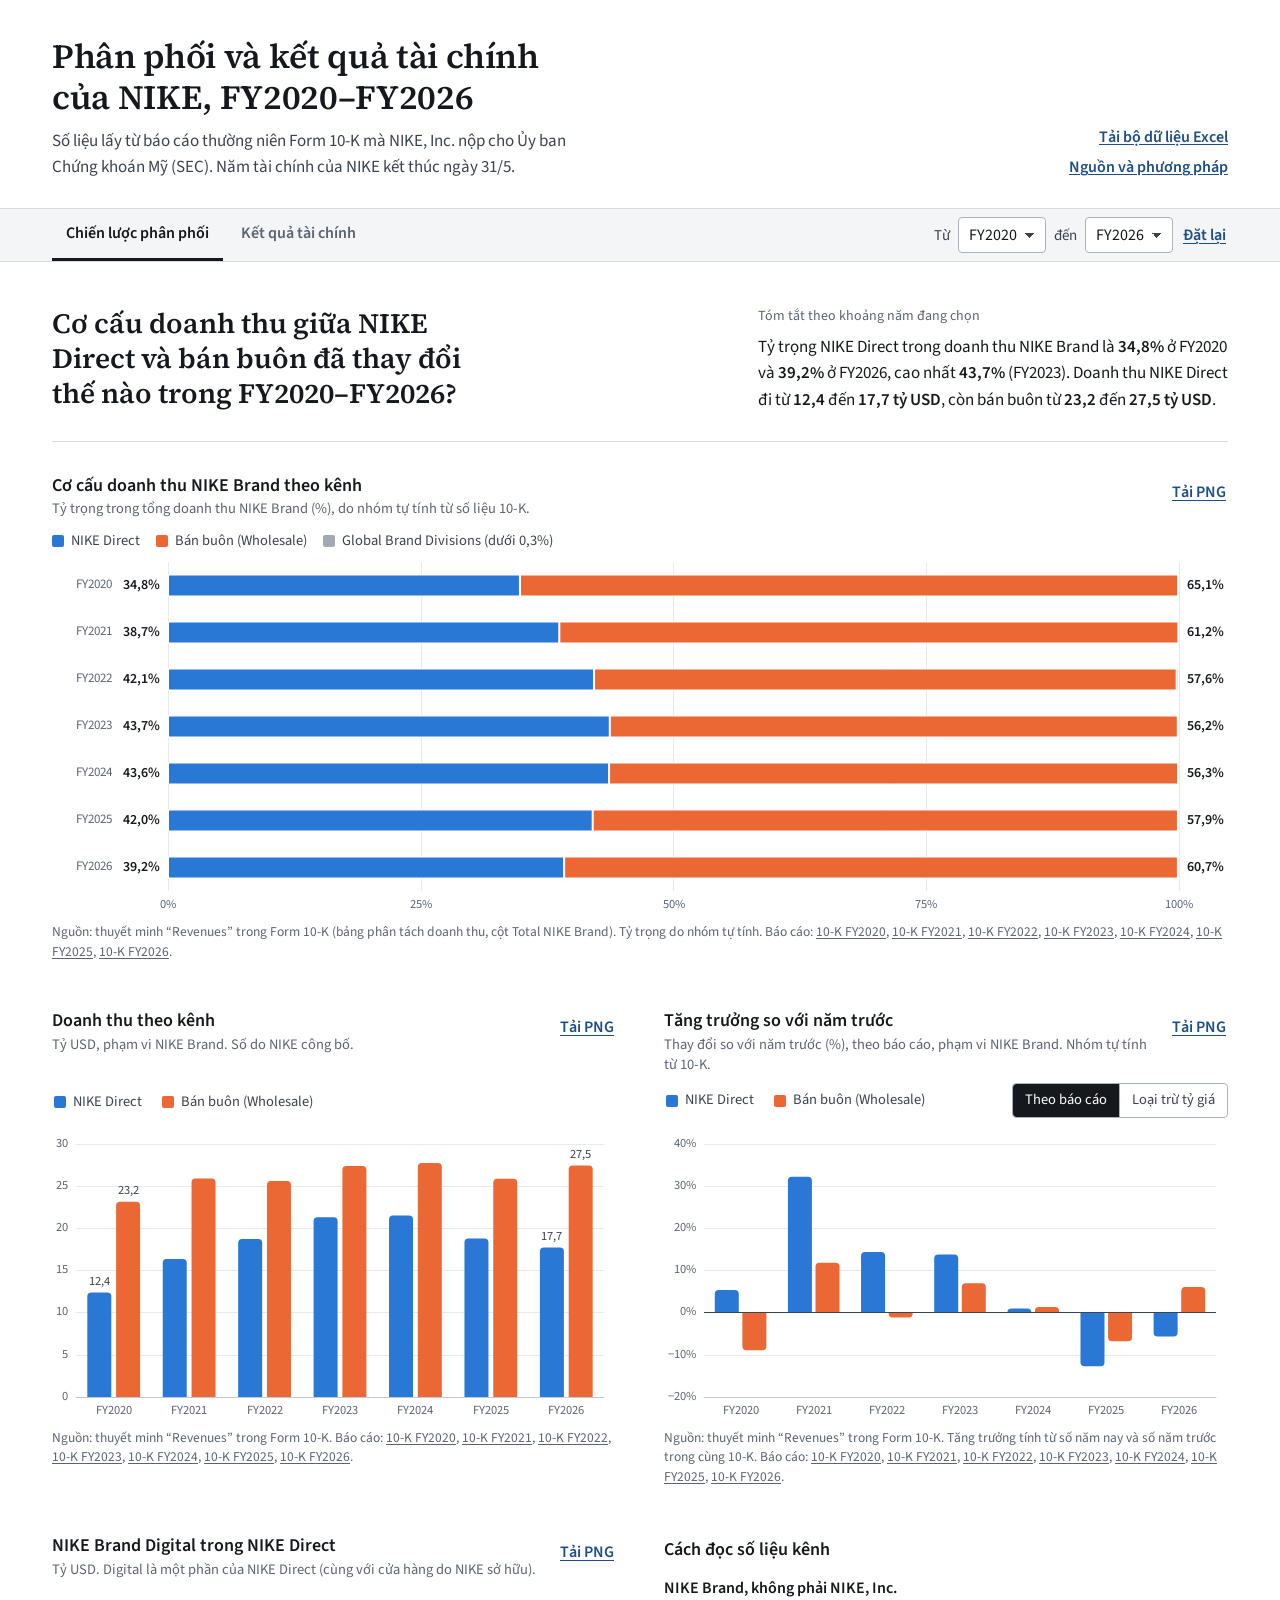
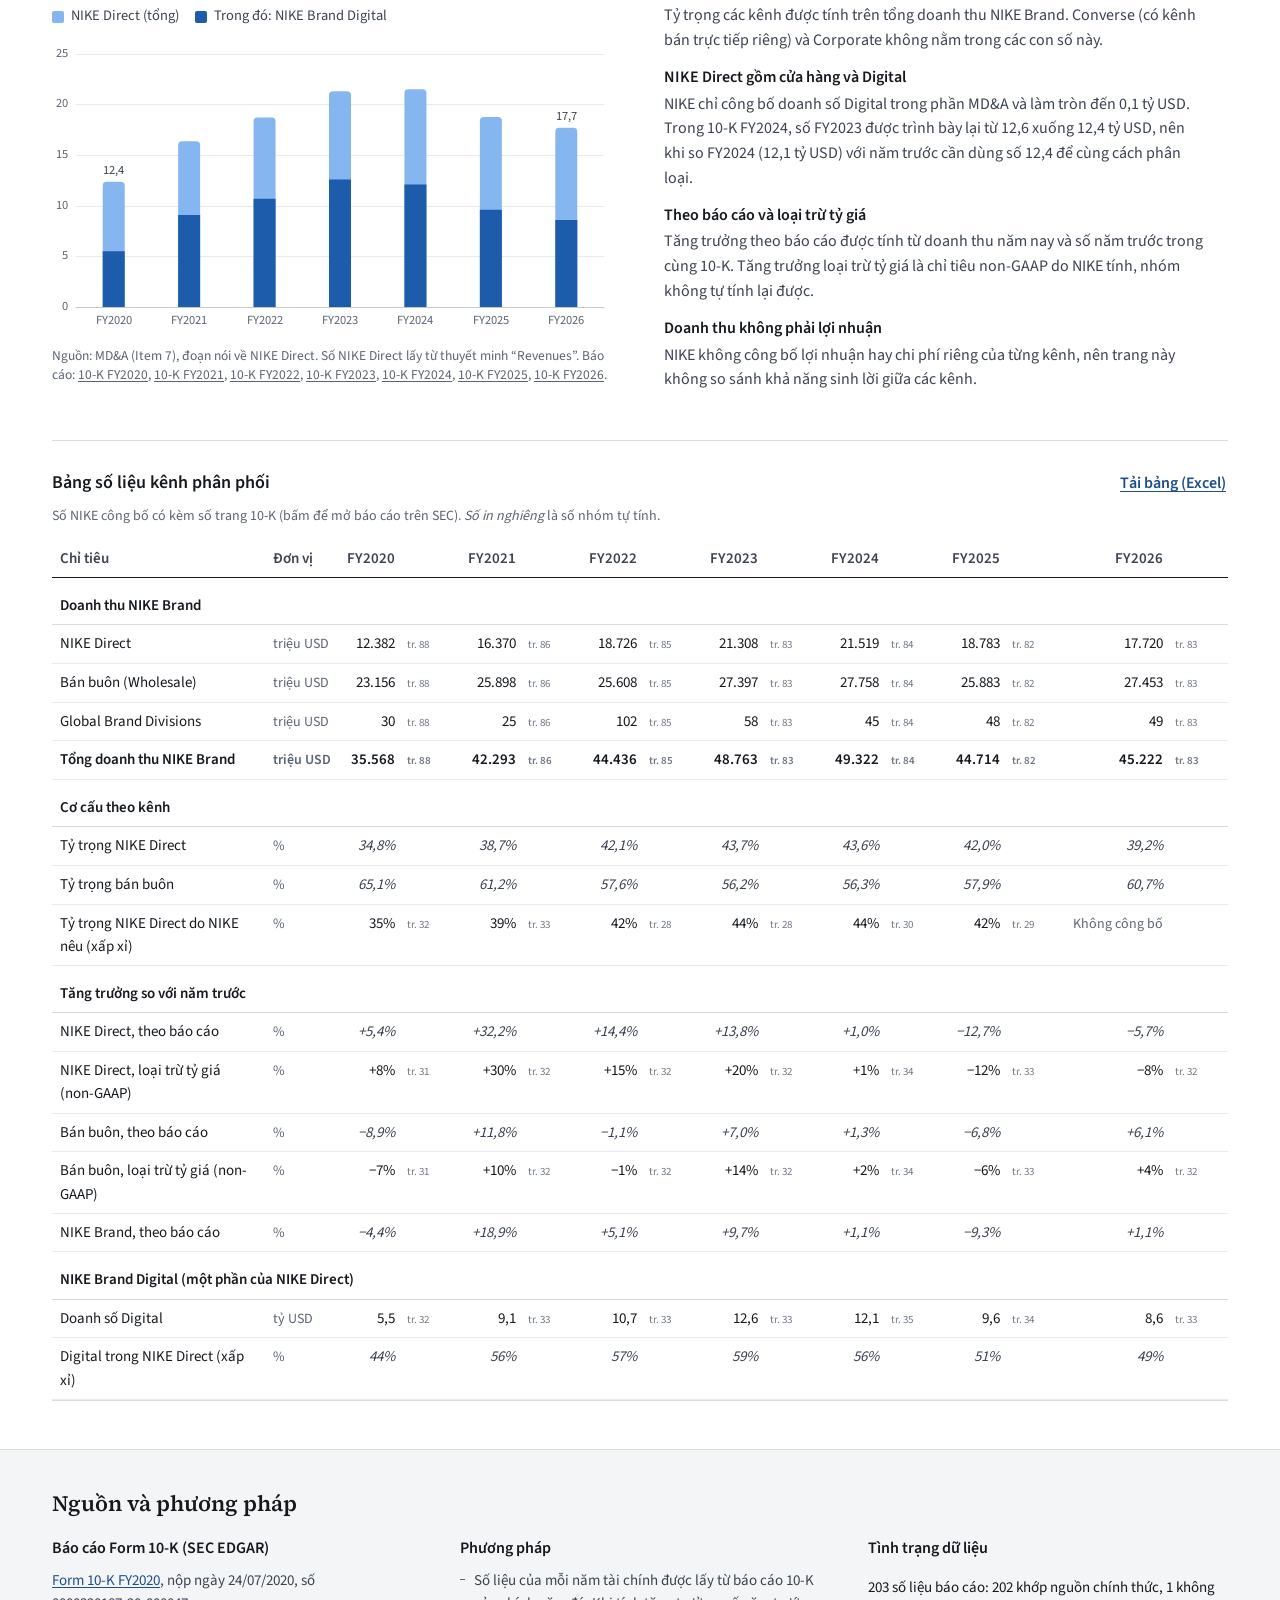
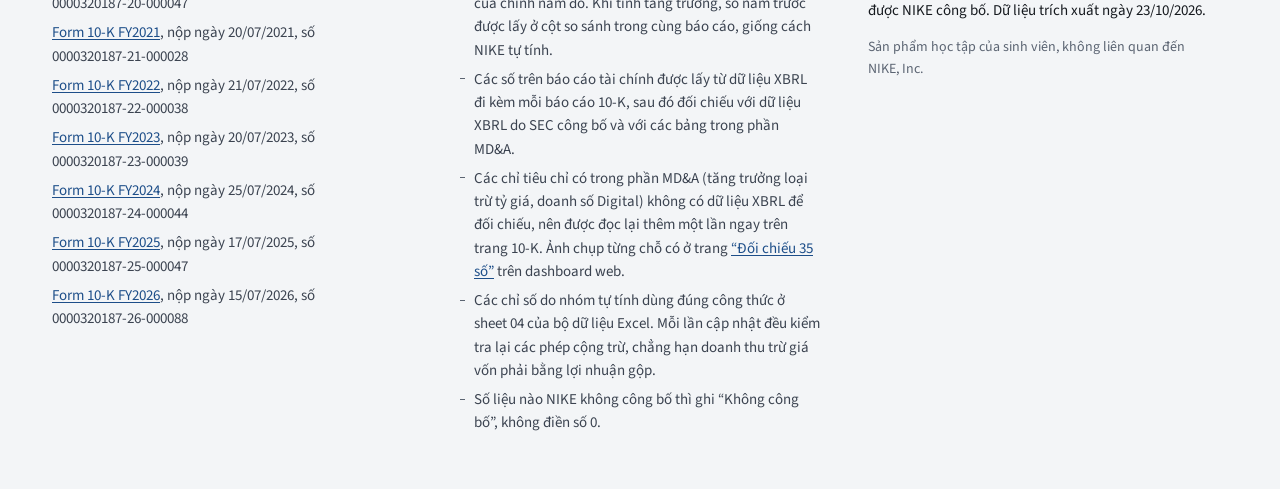
==== commit c54366f2: "Plainer Vietnamese across the dashboards, dataset and guide; quieter page references Wording: - Meth" ====
--- a/site/index.html
+++ b/site/index.html
@@ -20,7 +20,7 @@
   <div class="wrap masthead-inner">
     <div>
       <h1>Phân phối và kết quả tài chính của NIKE, FY2020–FY2026</h1>
-      <p class="masthead-sub">Số liệu từ báo cáo thường niên Form 10-K của NIKE, Inc. nộp Ủy ban Chứng khoán Mỹ (SEC). Năm tài chính kết thúc ngày 31/5.</p>
+      <p class="masthead-sub">Số liệu lấy từ báo cáo thường niên Form 10-K mà NIKE, Inc. nộp cho Ủy ban Chứng khoán Mỹ (SEC). Năm tài chính của NIKE kết thúc ngày 31/5.</p>
     </div>
     <nav class="masthead-links" aria-label="Tài liệu">
       <a id="download-workbook" href="downloads/NIKE_Financial_Dataset_FY2020-2026.xlsx" download>Tải bộ dữ liệu Excel</a>
@@ -65,7 +65,7 @@
         <figcaption class="figure-head">
           <div>
             <h3>Cơ cấu doanh thu NIKE Brand theo kênh</h3>
-            <p class="figure-sub">Tỷ trọng trong tổng doanh thu NIKE Brand (%), nhóm tự tính từ số liệu 10-K.</p>
+            <p class="figure-sub">Tỷ trọng trong tổng doanh thu NIKE Brand (%), do nhóm tự tính từ số liệu 10-K.</p>
           </div>
           <button type="button" class="text-button export-png" data-chart="share">Tải PNG</button>
         </figcaption>
@@ -79,7 +79,7 @@
           <figcaption class="figure-head">
             <div>
               <h3>Doanh thu theo kênh</h3>
-              <p class="figure-sub">Tỷ USD, phạm vi NIKE Brand. Số NIKE báo cáo.</p>
+              <p class="figure-sub">Tỷ USD, phạm vi NIKE Brand. Số do NIKE công bố.</p>
             </div>
             <button type="button" class="text-button export-png" data-chart="channelRevenue">Tải PNG</button>
           </figcaption>
@@ -125,11 +125,11 @@
           <h3 id="notes-channels">Cách đọc số liệu kênh</h3>
           <dl>
             <dt>NIKE Brand, không phải NIKE, Inc.</dt>
-            <dd>Tỷ trọng kênh dùng mẫu số là doanh thu NIKE Brand. Converse (có kênh trực tiếp riêng) và Corporate nằm ngoài các con số này.</dd>
+            <dd>Tỷ trọng các kênh được tính trên tổng doanh thu NIKE Brand. Converse (có kênh bán trực tiếp riêng) và Corporate không nằm trong các con số này.</dd>
             <dt>NIKE Direct gồm cửa hàng và Digital</dt>
-            <dd>NIKE chỉ công bố doanh số Digital trong phần MD&amp;A, làm tròn 0,1 tỷ USD. Số FY2023 được trình bày lại từ 12,6 xuống 12,4 tỷ USD ở 10-K FY2024; khi so FY2024 (12,1 tỷ USD) với năm trước, dùng số 12,4 cùng cách phân loại.</dd>
+            <dd>NIKE chỉ công bố doanh số Digital trong phần MD&amp;A và làm tròn đến 0,1 tỷ USD. Trong 10-K FY2024, số FY2023 được trình bày lại từ 12,6 xuống 12,4 tỷ USD, nên khi so FY2024 (12,1 tỷ USD) với năm trước cần dùng số 12,4 để cùng cách phân loại.</dd>
             <dt>Theo báo cáo và loại trừ tỷ giá</dt>
-            <dd>Tăng trưởng theo báo cáo được tính từ doanh thu năm nay và số năm trước trong cùng 10-K. Tăng trưởng loại trừ tỷ giá là chỉ tiêu non-GAAP do NIKE tính, không tự tính lại được.</dd>
+            <dd>Tăng trưởng theo báo cáo được tính từ doanh thu năm nay và số năm trước trong cùng 10-K. Tăng trưởng loại trừ tỷ giá là chỉ tiêu non-GAAP do NIKE tính, nhóm không tự tính lại được.</dd>
             <dt>Doanh thu không phải lợi nhuận</dt>
             <dd>NIKE không công bố lợi nhuận hay chi phí riêng của từng kênh, nên trang này không so sánh khả năng sinh lời giữa các kênh.</dd>
           </dl>
@@ -177,7 +177,7 @@
         </figure>
         <figure class="figure" id="fig-sga">
           <figcaption class="figure-head">
-            <div><h3>Chi phí bán hàng và quản lý</h3><p class="figure-sub">% doanh thu, NIKE, Inc. Hai cấu phần cộng lại bằng tổng SG&amp;A.</p></div>
+            <div><h3>Chi phí bán hàng và quản lý</h3><p class="figure-sub">% doanh thu, NIKE, Inc. Hai phần cộng lại bằng tổng SG&amp;A.</p></div>
             <button type="button" class="text-button export-png" data-chart="sga">Tải PNG</button>
           </figcaption>
           <div class="legend" data-legend="sga"></div>
@@ -214,7 +214,7 @@
         <h3 id="notes-performance">Lưu ý kế toán</h3>
         <dl>
           <dt>Không có dòng “operating income”</dt>
-          <dd>Báo cáo kết quả kinh doanh của NIKE không có dòng tổng phụ này: sau tổng chi phí bán hàng và quản lý là chi phí (thu nhập) lãi thuần và chi phí (thu nhập) khác thuần, rồi đến lợi nhuận trước thuế. EBIT (lợi nhuận sau thuế + chi phí lãi thuần + thuế) là thước đo NIKE tự dùng và ghi rõ là non-GAAP; EBIT vẫn gồm khoản chi phí (thu nhập) khác thuần.</dd>
+          <dd>Báo cáo kết quả kinh doanh của NIKE không có dòng tổng phụ này: ngay sau tổng chi phí bán hàng và quản lý là chi phí (thu nhập) lãi thuần, chi phí (thu nhập) khác thuần, rồi đến lợi nhuận trước thuế. EBIT (lợi nhuận sau thuế + chi phí lãi thuần + thuế) là chỉ tiêu non-GAAP do NIKE tự định nghĩa, và vẫn bao gồm khoản chi phí (thu nhập) khác thuần.</dd>
           <dt>Chi phí là số hợp nhất</dt>
           <dd>SG&amp;A không được NIKE phân bổ cho NIKE Direct hay bán buôn, nên các tỷ lệ chi phí và biên lợi nhuận ở đây là của toàn NIKE, Inc.</dd>
           <dt>Số dư và số phát sinh</dt>
@@ -227,7 +227,7 @@
           <h3 id="table-performance-title">Bảng số liệu kết quả tài chính (NIKE, Inc.)</h3>
           <button type="button" class="text-button" id="xlsx-performance">Tải bảng (Excel)</button>
         </div>
-        <p class="table-key">Triệu USD trừ khi ghi khác. Số âm trong ngoặc đơn. Số NIKE công bố có kèm số trang 10-K. <i>Số in nghiêng</i> là số nhóm tự tính.<span class="pending-key"> † chưa được kiểm tra.</span></p>
+        <p class="table-key">Đơn vị triệu USD, trừ khi ghi khác. Số âm để trong ngoặc đơn. Số NIKE công bố có kèm số trang 10-K. <i>Số in nghiêng</i> là số nhóm tự tính.<span class="pending-key"> † chưa được kiểm tra.</span></p>
         <div class="table-scroll" tabindex="0" role="region" aria-labelledby="table-performance-title">
           <table class="data-table" id="table-performance"></table>
         </div>
@@ -247,17 +247,17 @@
       <section aria-labelledby="footer-method">
         <h3 id="footer-method">Phương pháp</h3>
         <ul class="plain-list">
-          <li>Số của năm FY t lấy từ 10-K FY t; số năm trước lấy từ cột so sánh trong cùng báo cáo để tính tăng trưởng, giống cách NIKE tính.</li>
-          <li>Số liệu báo cáo đọc từ dữ liệu XBRL gắn trong 10-K, đối chiếu với API XBRL của SEC và với bảng trong phần MD&amp;A.</li>
-          <li>Số chỉ có trong phần MD&amp;A (tăng trưởng loại trừ tỷ giá, doanh số Digital) được đọc lại trực tiếp trên trang 10-K bằng một cách thứ hai; ảnh chụp đối chiếu ở trang <a href="bang-chung-doi-chieu/doi-chieu-35-so.html">“Đối chiếu 35 số”</a> của dashboard web.</li>
-          <li>Mọi chỉ số tính toán dùng cùng một công thức với sheet 04 của bộ dữ liệu Excel; mỗi lần cập nhật đều chạy kiểm tra đối chiếu số học.</li>
-          <li>Số liệu NIKE không công bố được ghi “Không công bố”, không thay bằng 0.</li>
+          <li>Số liệu của mỗi năm tài chính được lấy từ báo cáo 10-K của chính năm đó. Khi tính tăng trưởng, số năm trước được lấy ở cột so sánh trong cùng báo cáo, giống cách NIKE tự tính.</li>
+          <li>Các số trên báo cáo tài chính được lấy từ dữ liệu XBRL đi kèm mỗi báo cáo 10-K, sau đó đối chiếu với dữ liệu XBRL do SEC công bố và với các bảng trong phần MD&amp;A.</li>
+          <li>Các chỉ tiêu chỉ có trong phần MD&amp;A (tăng trưởng loại trừ tỷ giá, doanh số Digital) không có dữ liệu XBRL để đối chiếu, nên được đọc lại thêm một lần ngay trên trang 10-K. Ảnh chụp từng chỗ có ở trang <a href="bang-chung-doi-chieu/doi-chieu-35-so.html">“Đối chiếu 35 số”</a> trên dashboard web.</li>
+          <li>Các chỉ số do nhóm tự tính dùng đúng công thức ở sheet 04 của bộ dữ liệu Excel. Mỗi lần cập nhật đều kiểm tra lại các phép cộng trừ, chẳng hạn doanh thu trừ giá vốn phải bằng lợi nhuận gộp.</li>
+          <li>Số liệu nào NIKE không công bố thì ghi “Không công bố”, không điền số 0.</li>
         </ul>
       </section>
       <section aria-labelledby="footer-status">
         <h3 id="footer-status">Tình trạng dữ liệu</h3>
         <p id="status-summary"></p>
-        <p class="fine">Sản phẩm học tập của sinh viên, không liên kết với NIKE, Inc.</p>
+        <p class="fine">Sản phẩm học tập của sinh viên, không liên quan đến NIKE, Inc.</p>
       </section>
     </div>
   </div>
--- a/site/assets/styles.css
+++ b/site/assets/styles.css
@@ -20,6 +20,7 @@
   --ink: #15191e;
   --ink-2: #3b4350;
   --muted: #5b6472;
+  --faint: #6f7784;
   --rule: #d5dae1;
   --grid: #e6e9ee;
   --accent: #1d4e89;
@@ -165,16 +166,37 @@
 .data-table th, .data-table td { padding: 7px 8px; border-bottom: 1px solid var(--grid); vertical-align: baseline; }
 .data-table thead th { text-align: right; font-weight: 600; color: var(--ink-2); border-bottom: 1px solid var(--ink); white-space: nowrap; }
 .data-table thead th:first-child, .data-table thead th:nth-child(2) { text-align: left; }
+/* Year headers line up with the figures, not with the marker and page-reference slots (0.8em + 3em) after them. */
+.data-table thead th:nth-child(n+3) { padding-right: calc(8px + 3.8em); }
 .data-table tbody th { text-align: left; font-weight: 400; min-width: 12rem; position: sticky; left: 0; background: var(--page); }
+/* When the table scrolls sideways (narrow screens) the label column stays put; its header and the group names stay with it. */
+.data-table thead th:first-child { position: sticky; left: 0; background: var(--page); }
+.group-label { display: inline-block; position: sticky; left: 8px; }
+@media screen {
+  /* Set by app.js (fitTable) where the table scrolls sideways: the label column takes up the spare width. */
+  .data-table thead th:first-child { min-width: var(--label-width, 0); }
+  /* While scrolling, figures sliding under the pinned column fade out at its edge. 8px = the cell padding, so a
+     column that starts right at the edge is never covered. */
+  .table-scroll.scrolled .data-table thead th:first-child::after,
+  .table-scroll.scrolled .data-table tbody tr:not(.group) th::after {
+    content: ""; position: absolute; top: 0; bottom: 0; left: 100%; width: 8px; pointer-events: none;
+    background: linear-gradient(to right, var(--page), transparent);
+  }
+}
 .data-table td.unit { color: var(--muted); white-space: nowrap; font-size: 14px; }
 .data-table td.num { text-align: right; white-space: nowrap; }
 .data-table td.calc { font-style: italic; color: var(--ink-2); }
-.data-table td.missing { color: var(--muted); font-size: 14px; }
+.data-table td.missing { color: var(--muted); }
+/* Smaller text, same cell size: the trailing slots are sized in em of the cell, so they stay as wide as in other cells. */
+.missing-text { font-size: 14px; }
 .data-table tr.group th { font-weight: 600; padding-top: 16px; color: var(--ink); border-bottom-color: var(--rule); }
 .data-table tr.total th, .data-table tr.total td { font-weight: 600; }
 .mark-slot { display: inline-block; width: 0.8em; text-align: center; color: var(--muted); font-style: normal; }
 .ref-slot { display: inline-block; width: 3em; text-align: left; font-style: normal; }
-.page-ref { font-size: 12px; color: var(--muted); }
+/* Page references back up the figures without competing with them: small, grey (4.5:1 on white), no underline.
+   The row being read underlines them, so they still read as links. */
+.page-ref { font-size: 11px; color: var(--faint); text-decoration: none; }
+.data-table tbody tr:hover .page-ref, .page-ref:focus-visible { color: var(--muted); text-decoration: underline; }
 .page-ref:hover { color: var(--accent); }
 .data-table abbr { text-decoration: none; cursor: help; }
 
@@ -241,7 +263,9 @@
   .chart > div, .chart canvas { width: 100% !important; height: auto !important; }
   .table-scroll { overflow: visible; }
   .data-table { font-size: 11px; }
-  .data-table td.unit, .data-table td.missing, .page-ref { font-size: 10px; }
+  .data-table td.unit, .missing-text, .page-ref { font-size: 10px; }
   .data-table th, .data-table td { padding: 3px 5px; }
+  .data-table thead th:nth-child(n+3) { padding-right: calc(5px + 3.8em); }
   .data-table tbody th { min-width: 0; position: static; }
-}
+  .data-table thead th:first-child, .group-label { position: static; }
+}
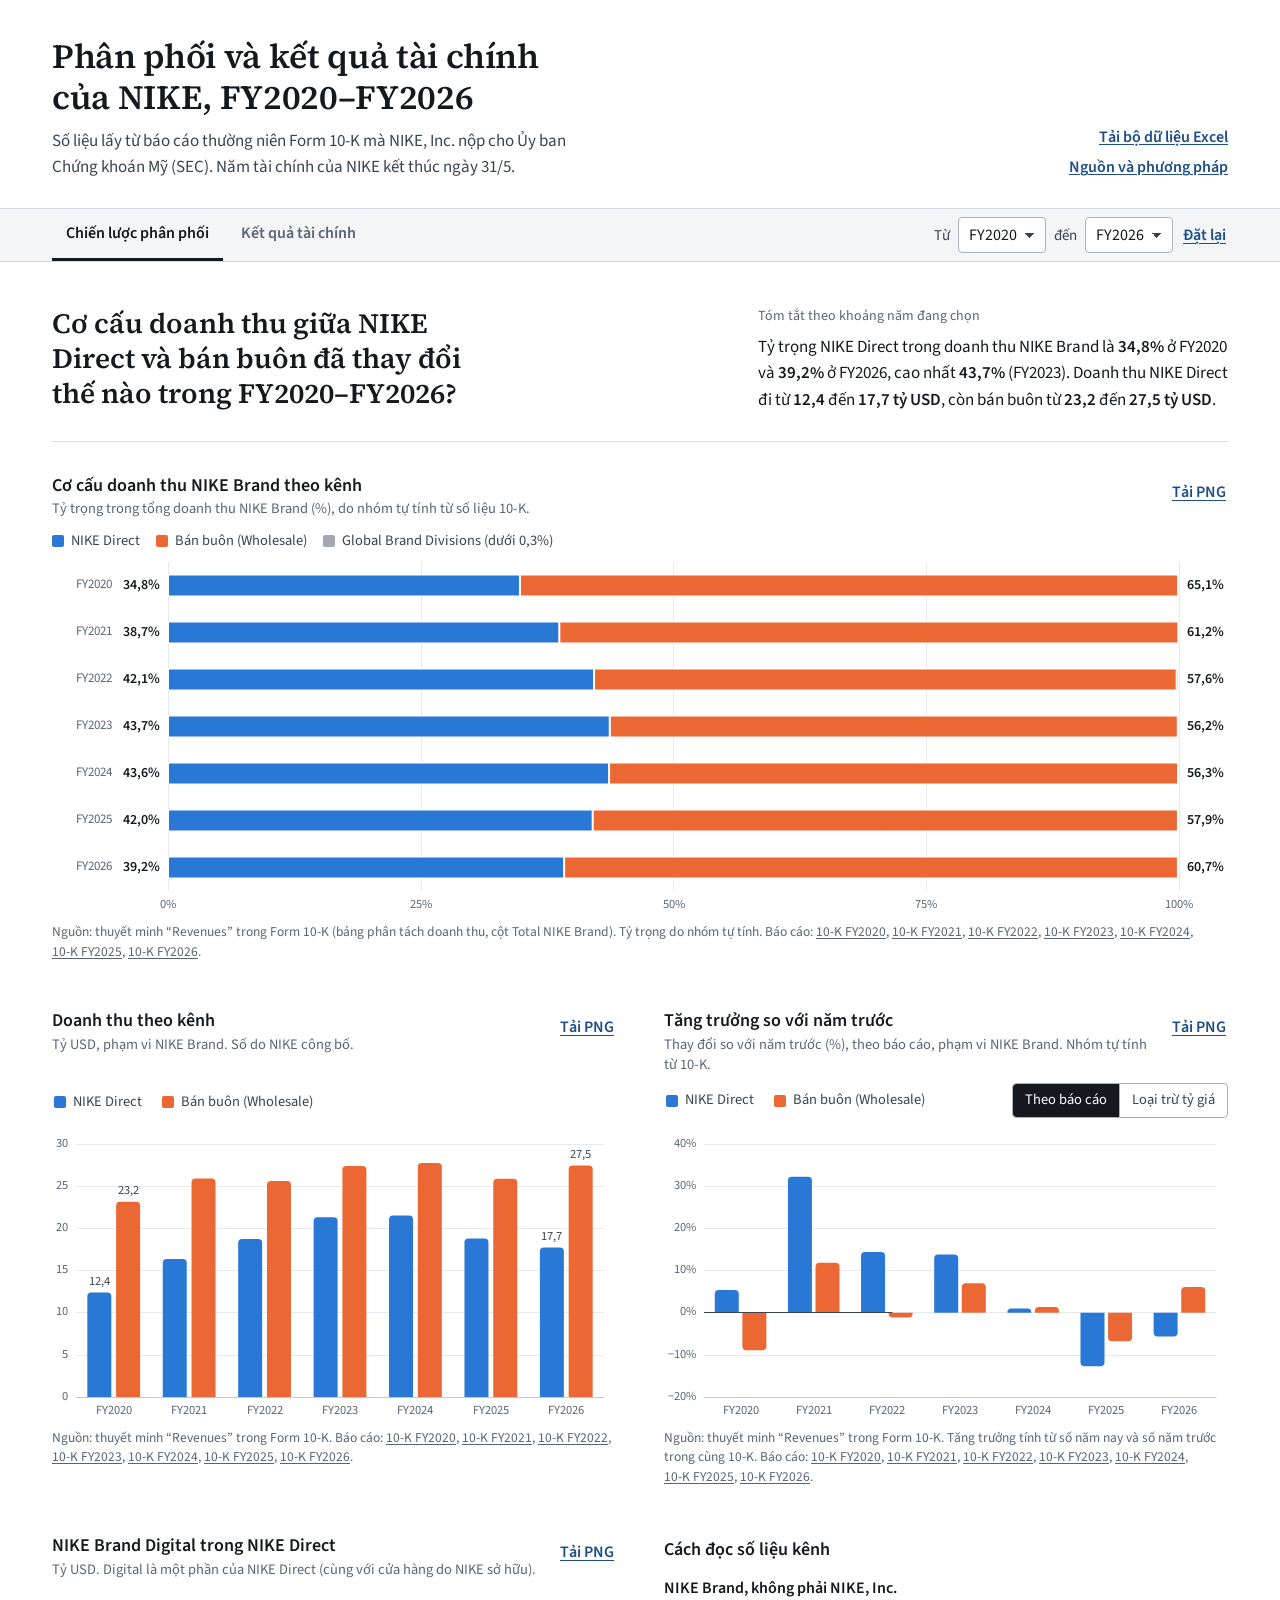
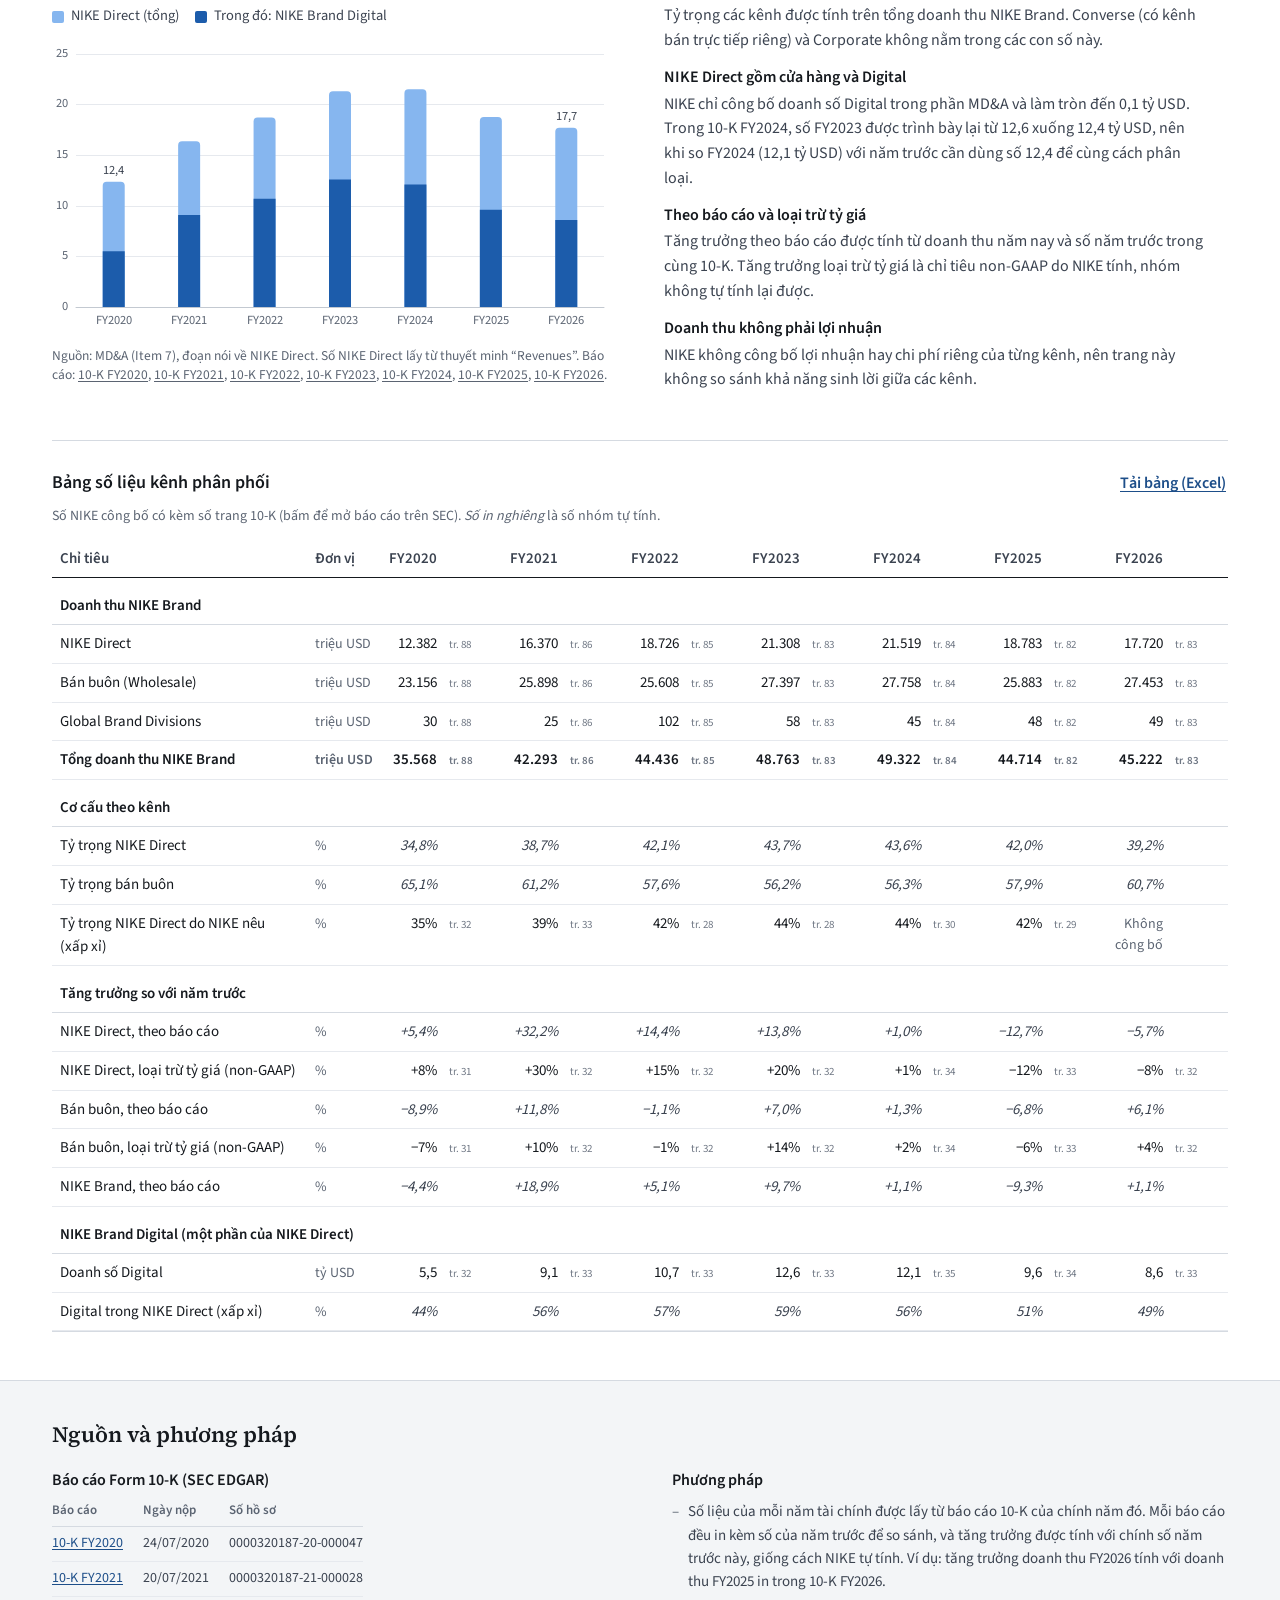
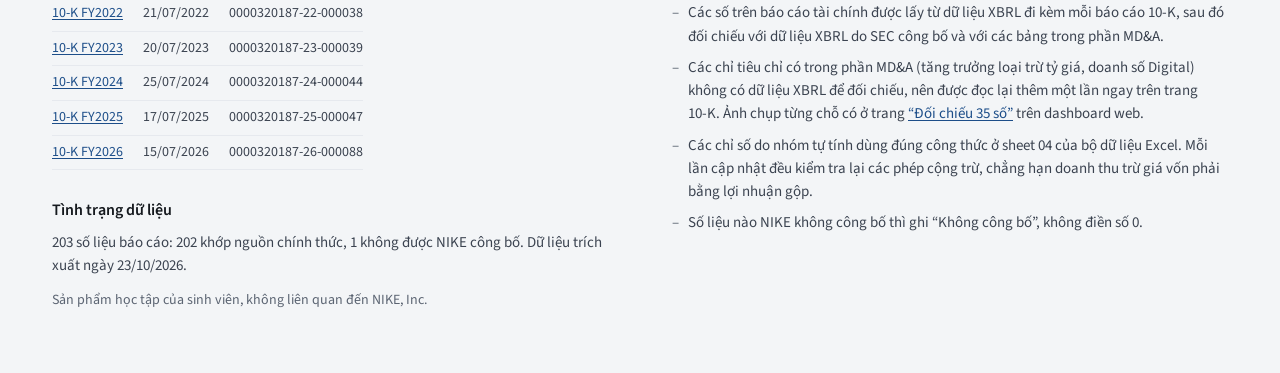
==== commit aa3d19f8: "Footer, line breaks and wording: one style across the web, Excel, Power BI and guide - Web footer: t" ====
--- a/site/index.html
+++ b/site/index.html
@@ -242,14 +242,17 @@
     <div class="footer-grid">
       <section aria-labelledby="footer-sources">
         <h3 id="footer-sources">Báo cáo Form 10-K (SEC EDGAR)</h3>
-        <ul class="filing-list" id="filing-list"></ul>
+        <table class="filing-table" id="filing-list">
+          <thead><tr><th scope="col">Báo cáo</th><th scope="col">Ngày nộp</th><th scope="col">Số hồ sơ</th></tr></thead>
+          <tbody></tbody>
+        </table>
       </section>
       <section aria-labelledby="footer-method">
         <h3 id="footer-method">Phương pháp</h3>
         <ul class="plain-list">
-          <li>Số liệu của mỗi năm tài chính được lấy từ báo cáo 10-K của chính năm đó. Khi tính tăng trưởng, số năm trước được lấy ở cột so sánh trong cùng báo cáo, giống cách NIKE tự tính.</li>
+          <li>Số liệu của mỗi năm tài chính được lấy từ báo cáo 10-K của chính năm đó. Mỗi báo cáo đều in kèm số của năm trước để so sánh, và tăng trưởng được tính với chính số năm trước này, giống cách NIKE tự tính. Ví dụ: tăng trưởng doanh thu FY2026 tính với doanh thu FY2025 in trong 10-K FY2026.</li>
           <li>Các số trên báo cáo tài chính được lấy từ dữ liệu XBRL đi kèm mỗi báo cáo 10-K, sau đó đối chiếu với dữ liệu XBRL do SEC công bố và với các bảng trong phần MD&amp;A.</li>
-          <li>Các chỉ tiêu chỉ có trong phần MD&amp;A (tăng trưởng loại trừ tỷ giá, doanh số Digital) không có dữ liệu XBRL để đối chiếu, nên được đọc lại thêm một lần ngay trên trang 10-K. Ảnh chụp từng chỗ có ở trang <a href="bang-chung-doi-chieu/doi-chieu-35-so.html">“Đối chiếu 35 số”</a> trên dashboard web.</li>
+          <li>Các chỉ tiêu chỉ có trong phần MD&amp;A (tăng trưởng loại trừ tỷ giá, doanh số Digital) không có dữ liệu XBRL để đối chiếu, nên được đọc lại thêm một lần ngay trên trang 10-K. Ảnh chụp từng chỗ có ở trang <a class="nowrap" href="bang-chung-doi-chieu/doi-chieu-35-so.html">“Đối chiếu 35 số”</a> trên dashboard web.</li>
           <li>Các chỉ số do nhóm tự tính dùng đúng công thức ở sheet 04 của bộ dữ liệu Excel. Mỗi lần cập nhật đều kiểm tra lại các phép cộng trừ, chẳng hạn doanh thu trừ giá vốn phải bằng lợi nhuận gộp.</li>
           <li>Số liệu nào NIKE không công bố thì ghi “Không công bố”, không điền số 0.</li>
         </ul>
--- a/site/assets/styles.css
+++ b/site/assets/styles.css
@@ -188,7 +188,8 @@
 .data-table td.calc { font-style: italic; color: var(--ink-2); }
 .data-table td.missing { color: var(--muted); }
 /* Smaller text, same cell size: the trailing slots are sized in em of the cell, so they stay as wide as in other cells. */
-.missing-text { font-size: 14px; }
+/* First line sits on the row's baseline, like the figures beside it. */
+.missing-text { display: inline-flex; flex-direction: column; align-items: flex-end; font-size: 14px; }
 .data-table tr.group th { font-weight: 600; padding-top: 16px; color: var(--ink); border-bottom-color: var(--rule); }
 .data-table tr.total th, .data-table tr.total td { font-weight: 600; }
 .mark-slot { display: inline-block; width: 0.8em; text-align: center; color: var(--muted); font-style: normal; }
@@ -204,12 +205,23 @@
 .site-footer { border-top: 1px solid var(--rule); background: var(--plane); padding: 36px 0 48px; font-size: 15px; }
 .site-footer h2 { font-family: var(--serif); font-weight: 600; font-size: 22px; margin-bottom: 16px; }
 .site-footer h3 { font-size: 16px; font-weight: 600; margin-bottom: 8px; }
-.footer-grid { display: grid; grid-template-columns: repeat(3, minmax(0, 1fr)); gap: 32px 48px; }
-.filing-list, .plain-list { margin: 0; padding: 0; list-style: none; }
-.filing-list li, .plain-list li { margin-bottom: 6px; color: var(--ink-2); }
+/* Two balanced columns: the filings and the data status on the left, the method on the right. */
+.footer-grid {
+  display: grid; grid-template-columns: repeat(2, minmax(0, 1fr)); gap: 28px 64px; align-items: start;
+  grid-template-areas: "sources method" "status method";
+}
+.footer-grid > :nth-child(1) { grid-area: sources; }
+.footer-grid > :nth-child(2) { grid-area: method; }
+.footer-grid > :nth-child(3) { grid-area: status; }
+.filing-table { border-collapse: collapse; font-size: 14px; font-variant-numeric: tabular-nums lining-nums; }
+.filing-table th { text-align: left; font-weight: 600; font-size: 13px; color: var(--muted); padding: 0 20px 6px 0; border-bottom: 1px solid var(--rule); }
+.filing-table td { padding: 6px 20px 6px 0; color: var(--ink-2); border-bottom: 1px solid var(--grid); white-space: nowrap; }
+.filing-table th:last-child, .filing-table td:last-child { padding-right: 0; }
+.plain-list { margin: 0; padding: 0; list-style: none; }
+.plain-list li { margin-bottom: 8px; color: var(--ink-2); padding-left: 16px; position: relative; }
+.plain-list li::before { content: "–"; position: absolute; left: 0; top: 0; color: var(--muted); }
+#status-summary { margin: 0; color: var(--ink-2); }
 .nowrap { white-space: nowrap; }
-.plain-list li { padding-left: 14px; position: relative; }
-.plain-list li::before { content: ""; position: absolute; left: 0; top: 0.7em; width: 5px; height: 1px; background: var(--muted); }
 .fine { color: var(--muted); font-size: 14px; margin-top: 12px; }
 
 /* Responsive */
@@ -221,7 +233,7 @@
   :root { --gutter: 24px; }
   .view-head { grid-template-columns: 1fr; }
   .grid-2 { grid-template-columns: 1fr; }
-  .footer-grid { grid-template-columns: 1fr; }
+  .footer-grid { grid-template-columns: 1fr; grid-template-areas: "sources" "method" "status"; }
   .masthead-inner { flex-direction: column; align-items: flex-start; }
   .masthead-links { flex-direction: row; align-items: flex-start; gap: 20px; }
 }
@@ -240,7 +252,13 @@
   .grid-3 { grid-template-columns: 1fr; }
   .chart { height: 260px; }
   .chart-share { height: 340px; }
-  .figure-head { flex-wrap: wrap; }
+  /* Every chart keeps "Tải PNG" on its title line; the subtitle runs full width below. */
+  .figure-head { display: grid; grid-template-columns: minmax(0, 1fr) auto; column-gap: 12px; align-items: baseline; }
+  .figure-head > div { display: contents; }
+  .figure-head h3 { grid-column: 1; grid-row: 1; }
+  /* The button's padding stays clickable but does not push the subtitle down. */
+  .figure-head .export-png { grid-column: 2; grid-row: 1; margin: -6px 0; }
+  .figure-head .figure-sub { grid-column: 1 / -1; grid-row: 2; }
   .data-table { font-size: 14px; }
   .data-table tbody th { min-width: 11rem; }
 }
@@ -258,7 +276,7 @@
   .grid-2 { grid-template-columns: repeat(2, minmax(0, 1fr)); }
   .grid-3 { grid-template-columns: repeat(3, minmax(0, 1fr)); }
   .reading-notes-wide dl { display: grid; }
-  .footer-grid { grid-template-columns: repeat(3, minmax(0, 1fr)); }
+  .footer-grid { grid-template-columns: repeat(2, minmax(0, 1fr)); grid-template-areas: "sources method" "status method"; }
   /* Charts are drawn at screen width; let them shrink to the page. */
   .chart > div, .chart canvas { width: 100% !important; height: auto !important; }
   .table-scroll { overflow: visible; }
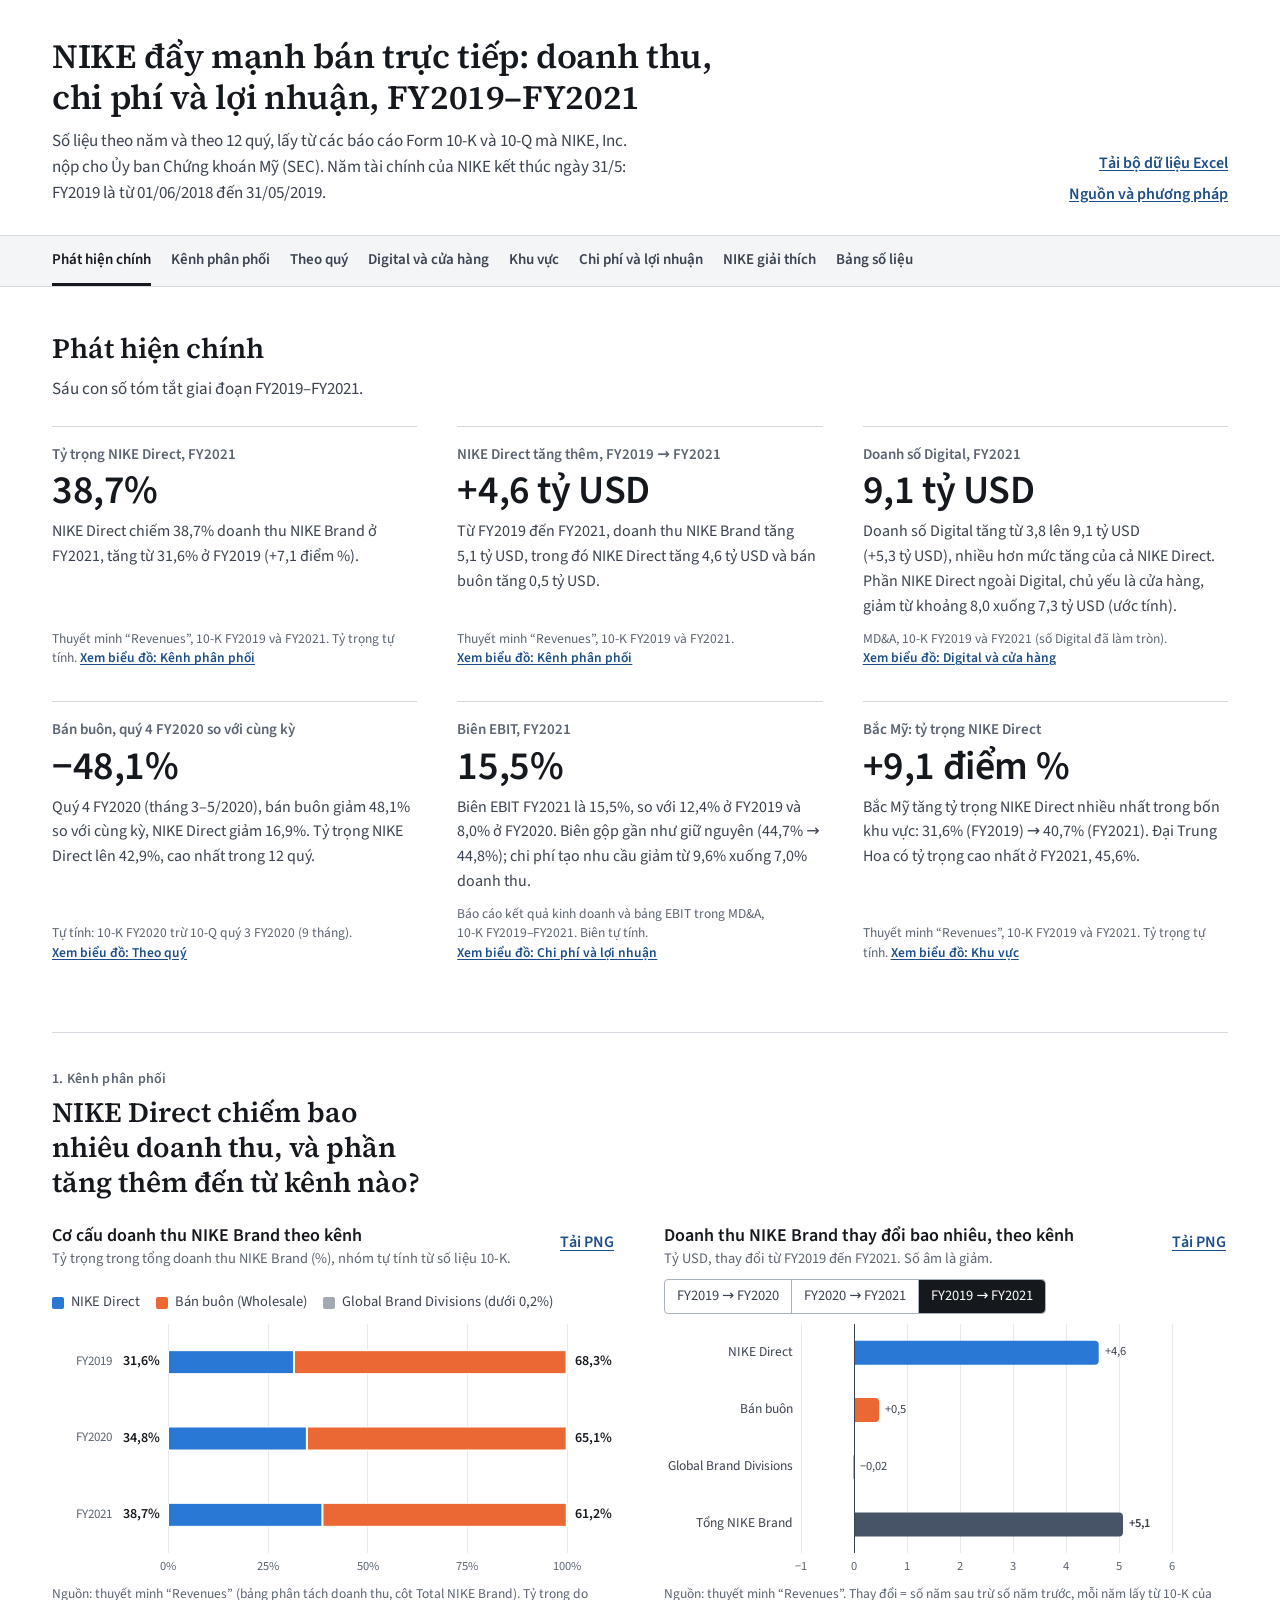
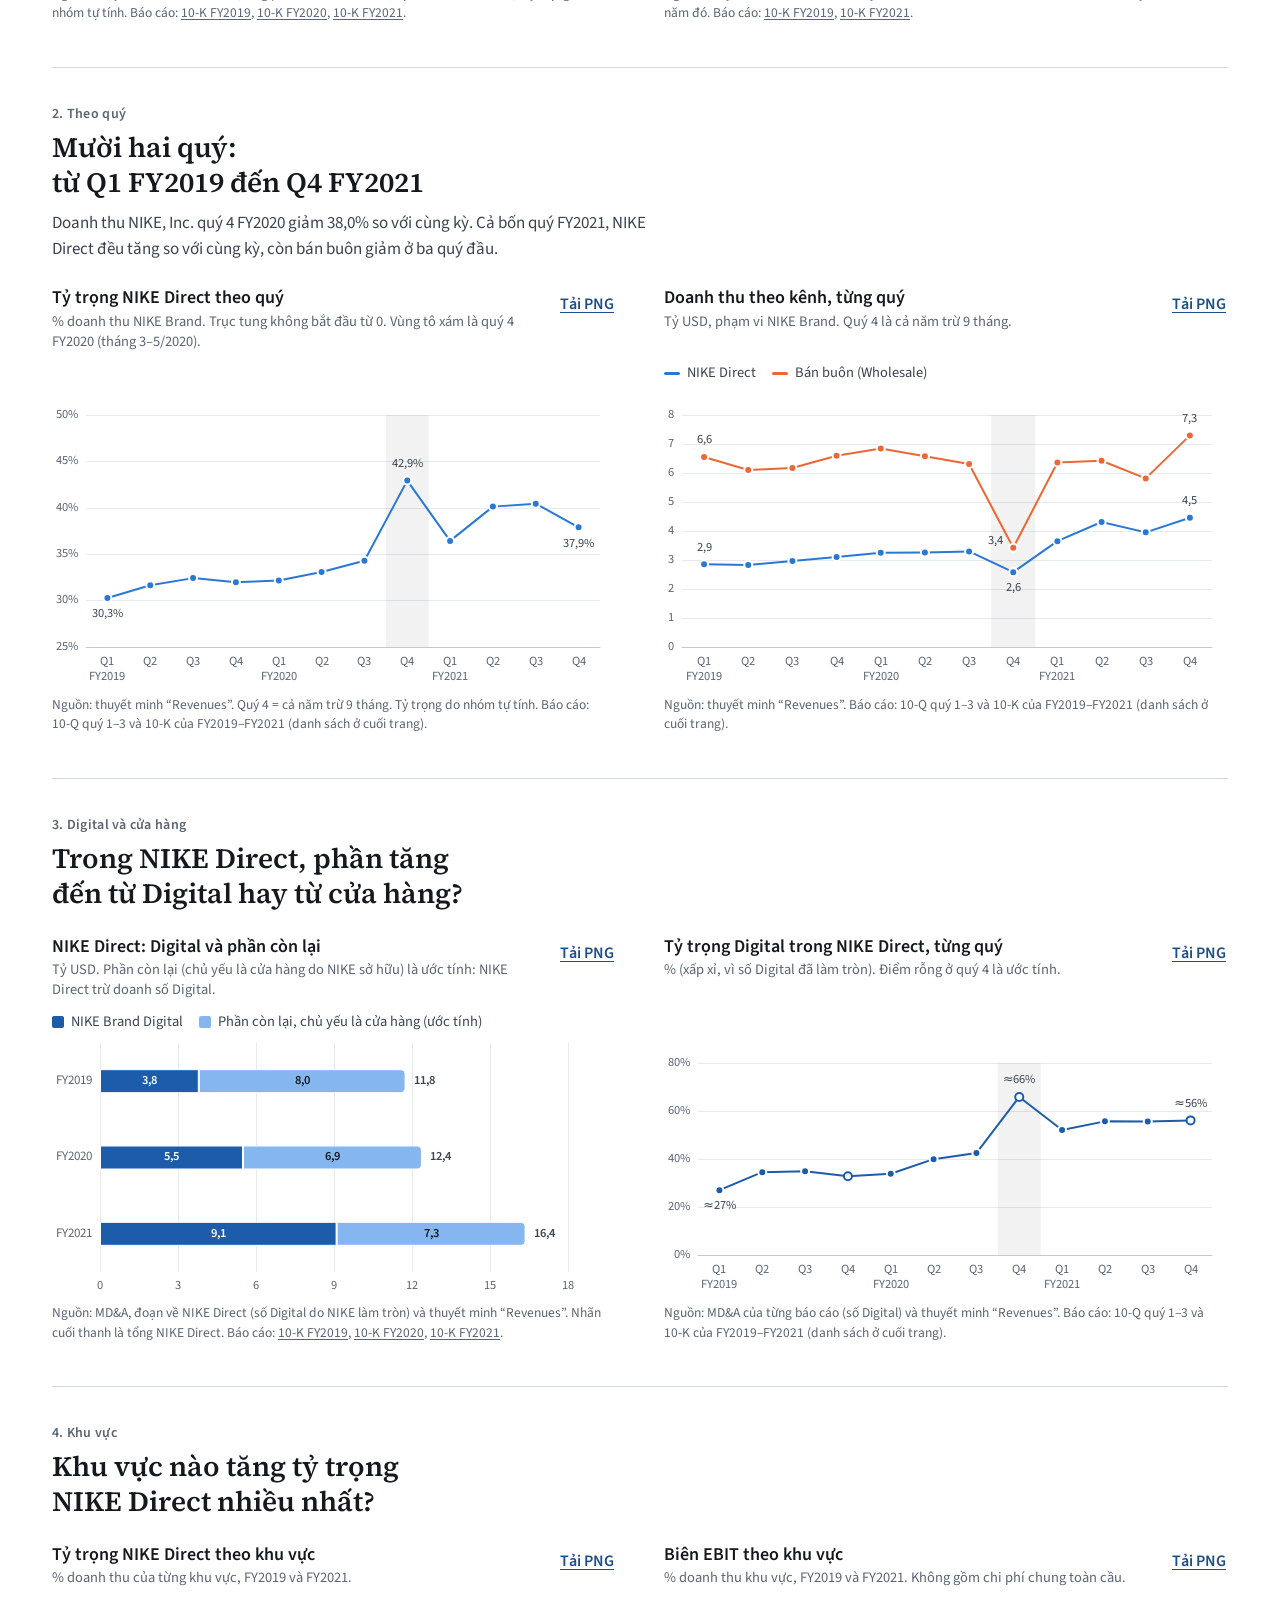
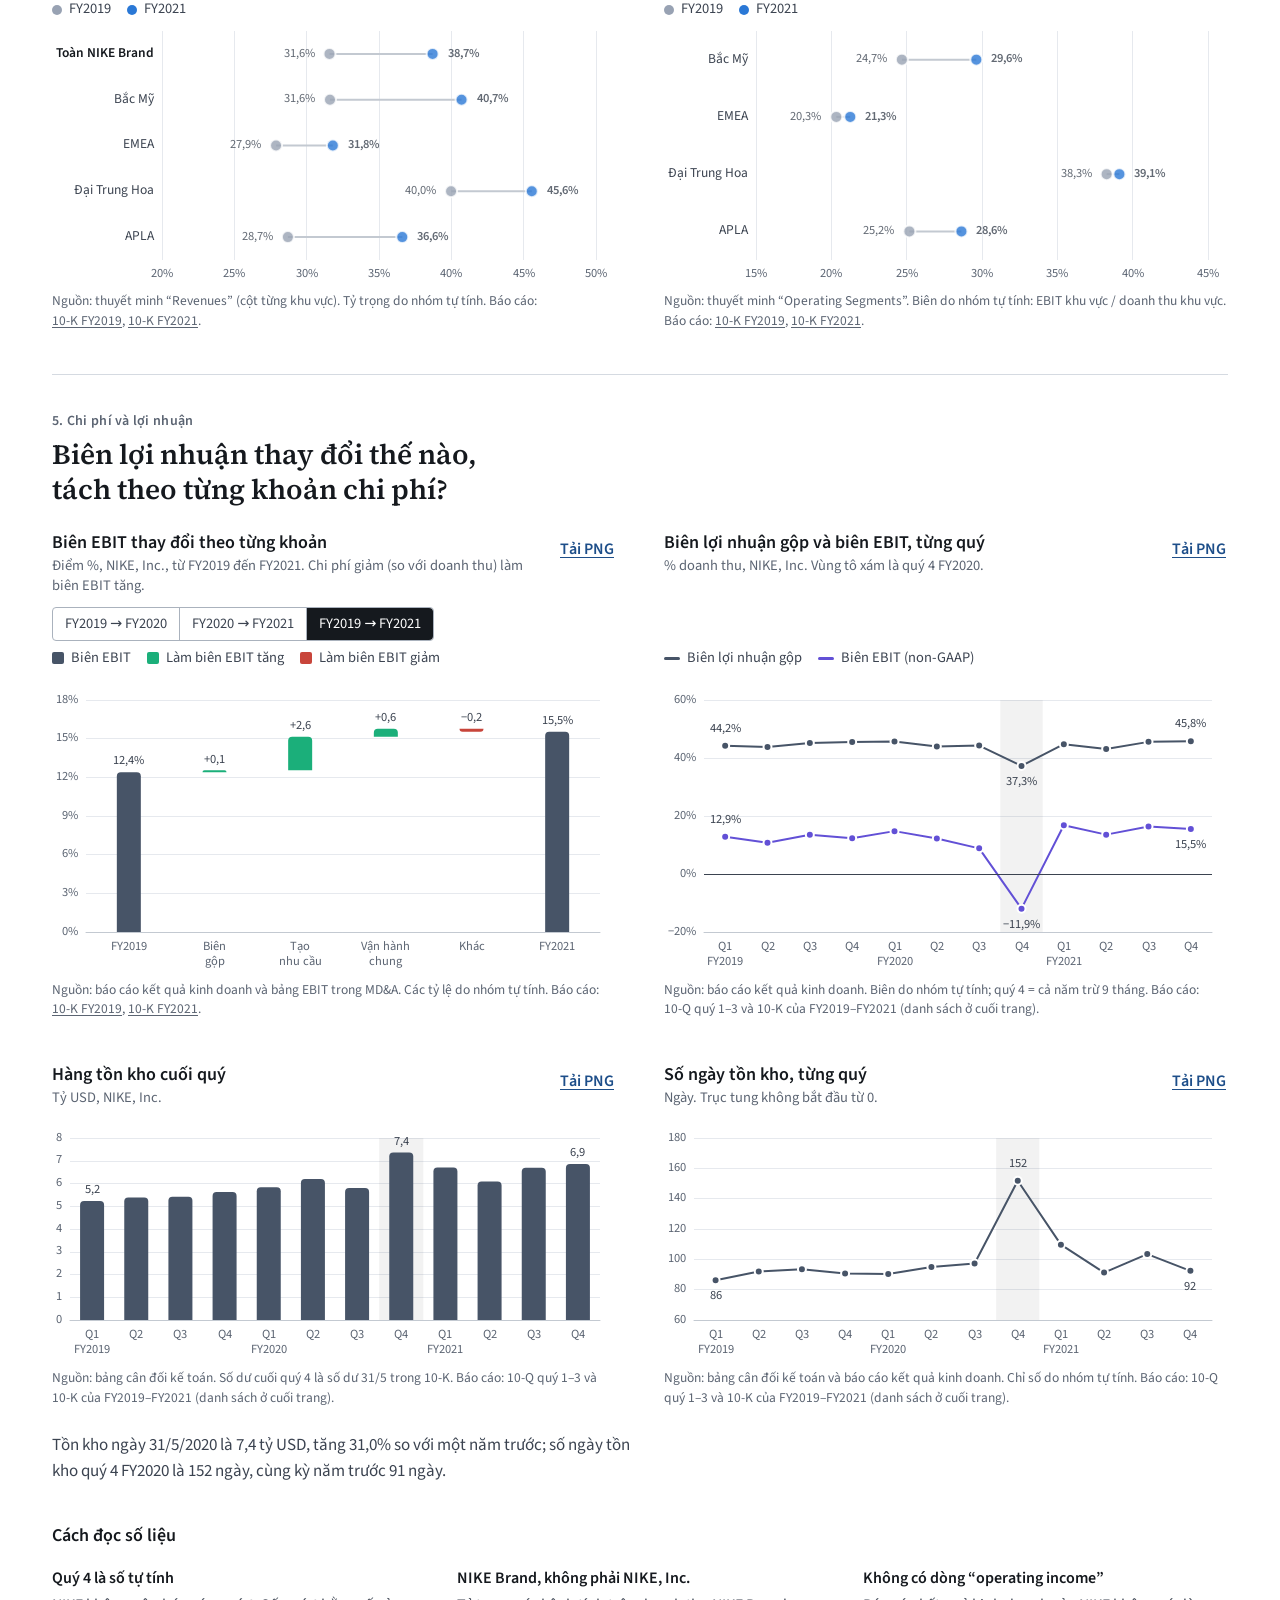
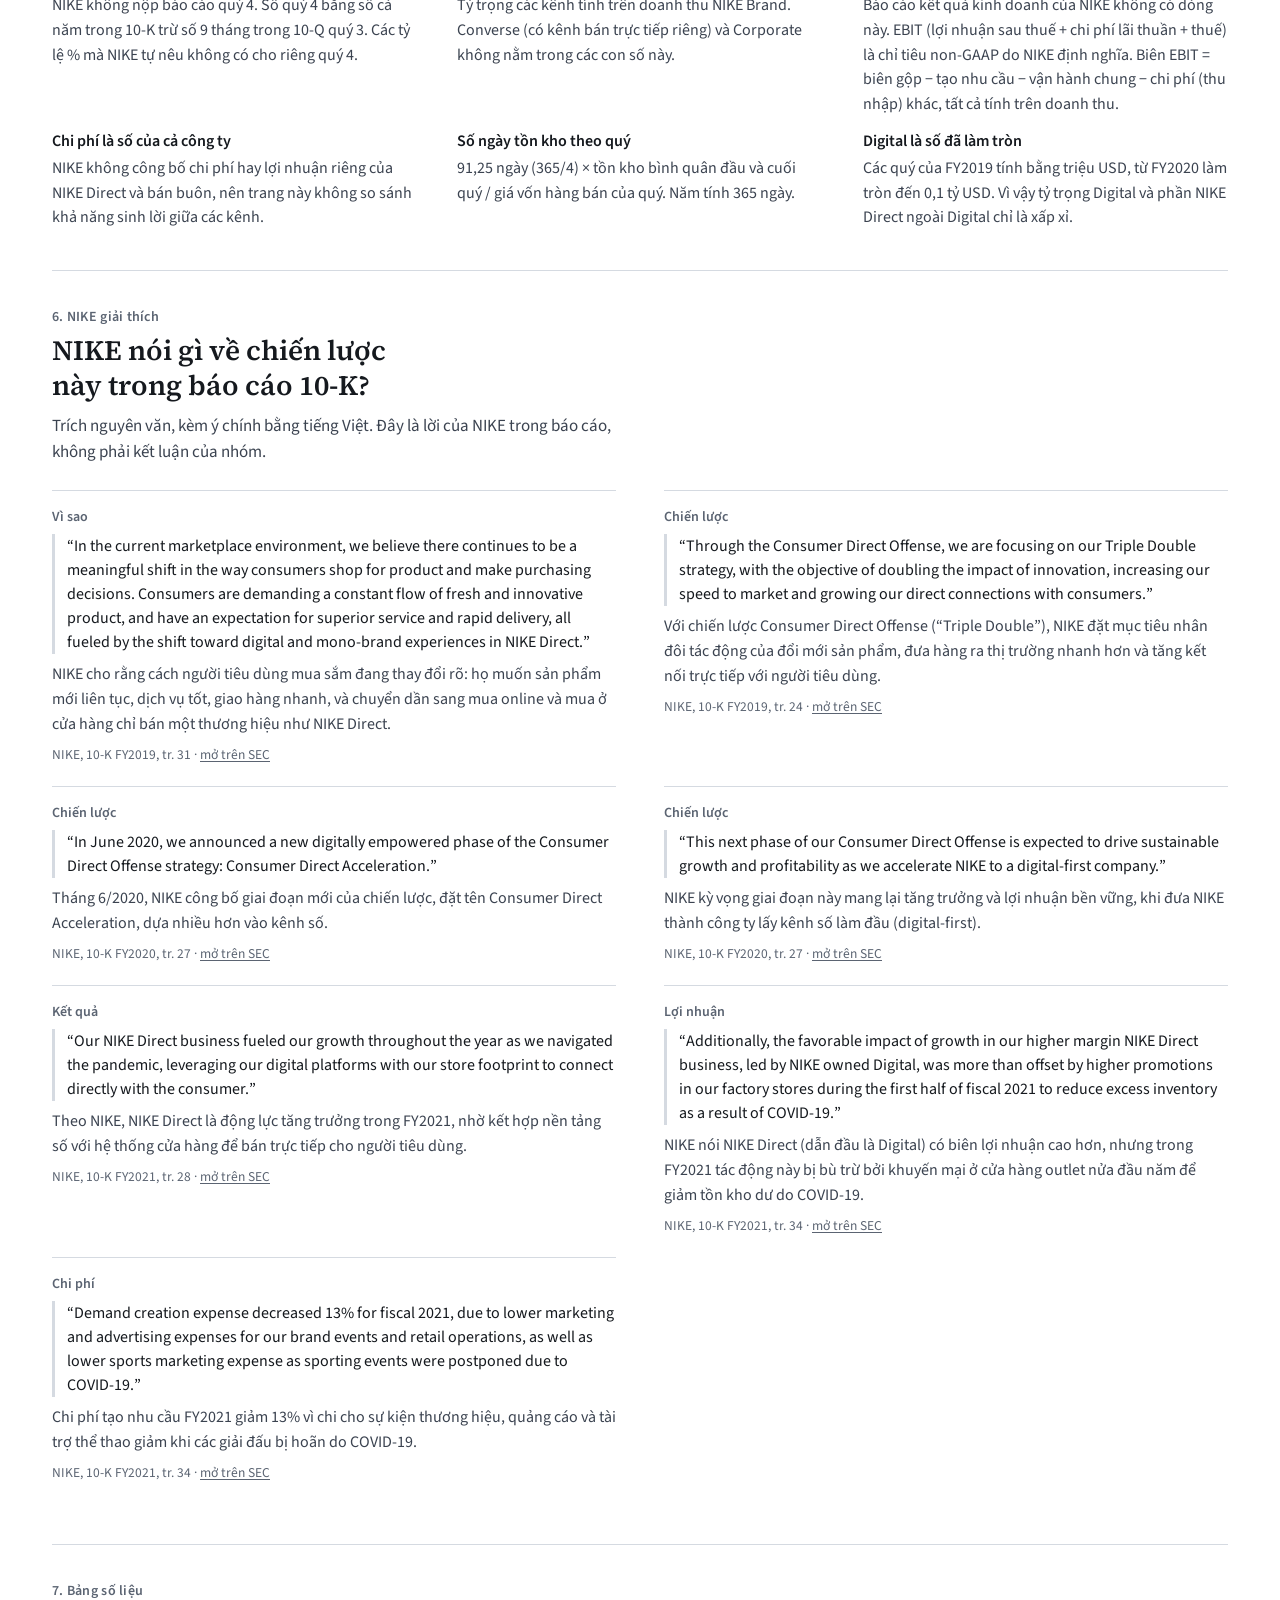
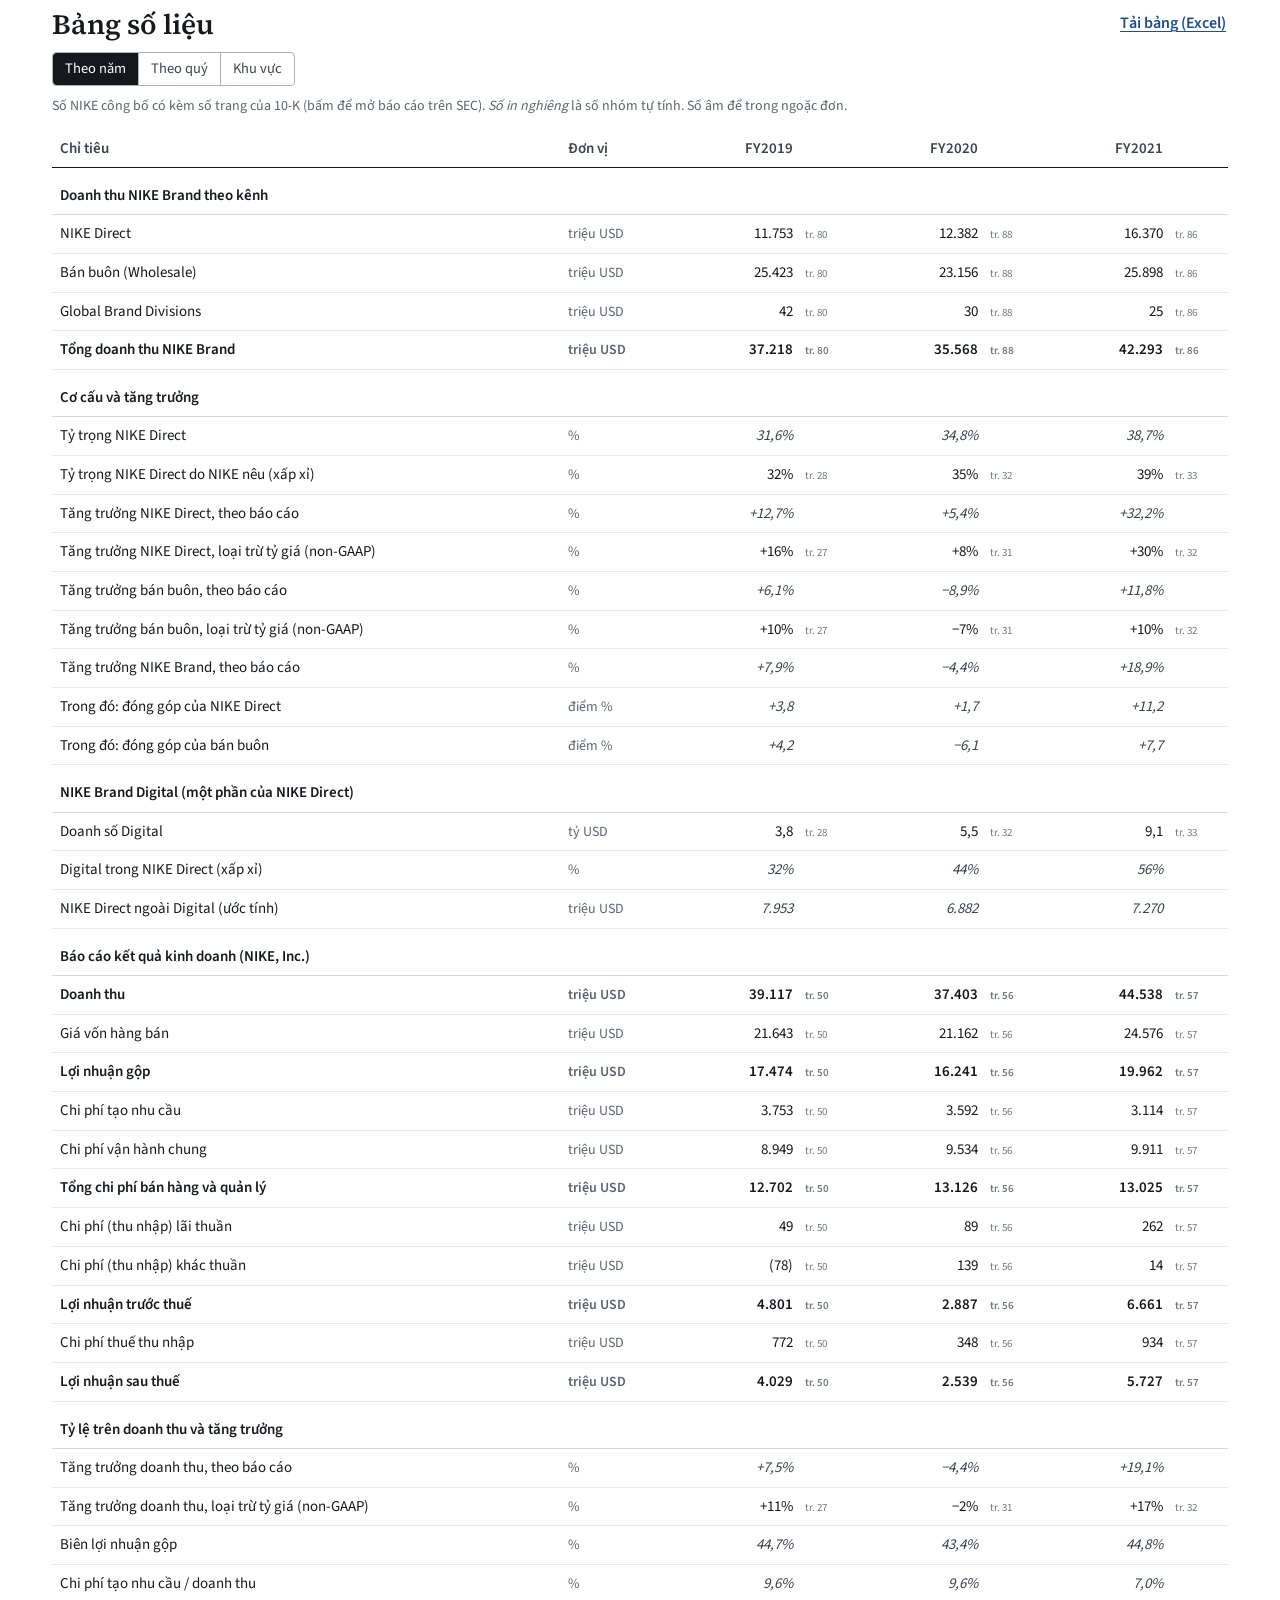
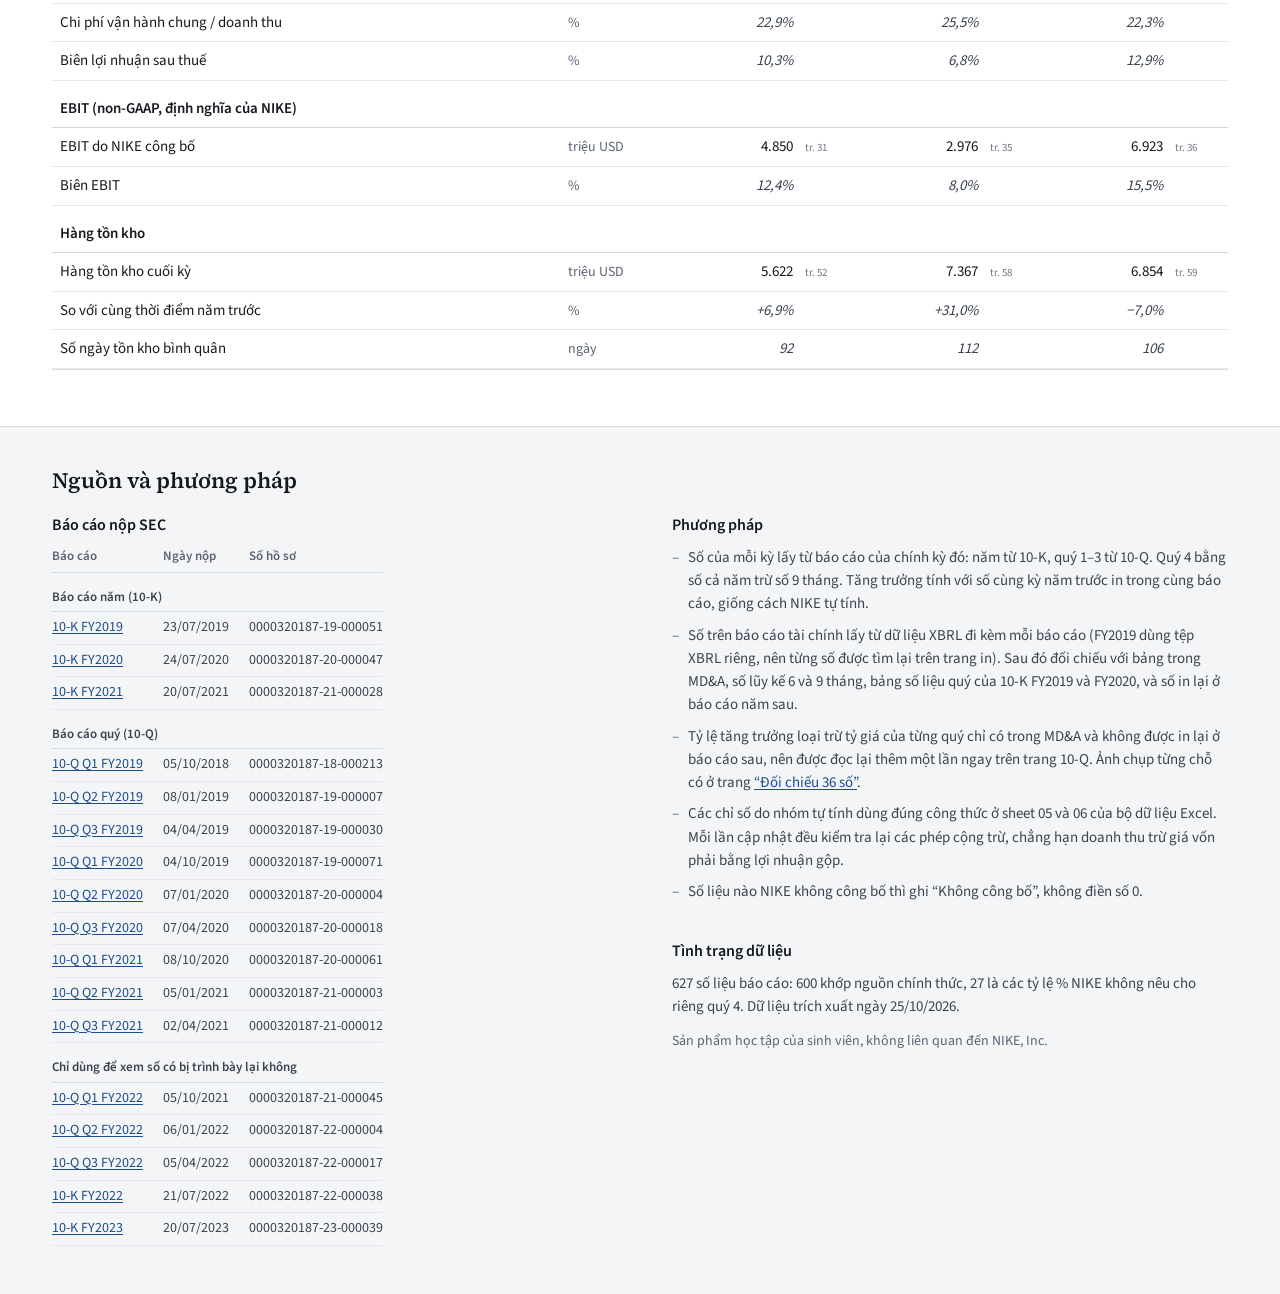
==== commit 9cf3370d: "Rebuild for FY2019–FY2021, by year and by quarter The group narrowed the analysis to fiscal 2019–202" ====
--- a/site/index.html
+++ b/site/index.html
@@ -3,8 +3,8 @@
 <head>
 <meta charset="utf-8">
 <meta name="viewport" content="width=device-width, initial-scale=1">
-<title>NIKE FY2020–FY2026: phân phối và kết quả tài chính</title>
-<meta name="description" content="Cơ cấu kênh phân phối (NIKE Direct, bán buôn) và kết quả tài chính của NIKE, Inc. FY2020–FY2026, theo báo cáo Form 10-K nộp SEC.">
+<title>NIKE FY2019–FY2021: bán trực tiếp và kết quả tài chính</title>
+<meta name="description" content="NIKE Direct, bán buôn, Digital, bốn khu vực và kết quả tài chính của NIKE, Inc. theo năm và theo 12 quý, FY2019–FY2021, từ báo cáo Form 10-K và 10-Q nộp SEC.">
 <meta name="theme-color" content="#ffffff">
 <link rel="preload" href="assets/fonts/source-sans-3-latin-400.woff2" as="font" type="font/woff2" crossorigin>
 <link rel="preload" href="assets/fonts/source-sans-3-vietnamese-400.woff2" as="font" type="font/woff2" crossorigin>
@@ -19,31 +19,28 @@
 <header class="masthead">
   <div class="wrap masthead-inner">
     <div>
-      <h1>Phân phối và kết quả tài chính của NIKE, FY2020–FY2026</h1>
-      <p class="masthead-sub">Số liệu lấy từ báo cáo thường niên Form 10-K mà NIKE, Inc. nộp cho Ủy ban Chứng khoán Mỹ (SEC). Năm tài chính của NIKE kết thúc ngày 31/5.</p>
+      <h1>NIKE đẩy mạnh bán trực tiếp: doanh thu, chi phí và lợi nhuận, FY2019–FY2021</h1>
+      <p class="masthead-sub">Số liệu theo năm và theo 12 quý, lấy từ các báo cáo Form 10-K và 10-Q mà NIKE, Inc. nộp cho Ủy ban Chứng khoán Mỹ (SEC). Năm tài chính của NIKE kết thúc ngày 31/5: FY2019 là từ 01/06/2018 đến 31/05/2019.</p>
     </div>
     <nav class="masthead-links" aria-label="Tài liệu">
-      <a id="download-workbook" href="downloads/NIKE_Financial_Dataset_FY2020-2026.xlsx" download>Tải bộ dữ liệu Excel</a>
+      <a id="download-workbook" href="downloads/NIKE_Financial_Dataset_FY2019-2021.xlsx" download>Tải bộ dữ liệu Excel</a>
       <a href="#nguon">Nguồn và phương pháp</a>
     </nav>
   </div>
 </header>
 
-<div class="controls" id="controls">
-  <div class="wrap controls-inner">
-    <div class="tabs" role="tablist" aria-label="Chọn góc nhìn">
-      <button type="button" role="tab" id="tab-channels" aria-controls="view-channels" aria-selected="true" data-view="channels">Chiến lược phân phối</button>
-      <button type="button" role="tab" id="tab-performance" aria-controls="view-performance" aria-selected="false" tabindex="-1" data-view="performance">Kết quả tài chính</button>
-    </div>
-    <form class="filters" id="filters" aria-label="Lọc theo năm tài chính">
-      <label for="year-from">Từ</label>
-      <select id="year-from" name="from" autocomplete="off"></select>
-      <label for="year-to">đến</label>
-      <select id="year-to" name="to" autocomplete="off"></select>
-      <button type="button" id="reset" class="text-button">Đặt lại</button>
-    </form>
+<nav class="section-nav" aria-label="Các phần của trang">
+  <div class="wrap section-nav-inner">
+    <a href="#phat-hien">Phát hiện chính</a>
+    <a href="#kenh">Kênh phân phối</a>
+    <a href="#quy">Theo quý</a>
+    <a href="#digital">Digital và cửa hàng</a>
+    <a href="#khu-vuc">Khu vực</a>
+    <a href="#loi-nhuan">Chi phí và lợi nhuận</a>
+    <a href="#nike-giai-thich">NIKE giải thích</a>
+    <a href="#bang-so-lieu">Bảng số liệu</a>
   </div>
-</div>
+</nav>
 <p class="visually-hidden" id="live" aria-live="polite"></p>
 
 <main id="noi-dung" tabindex="-1">
@@ -51,187 +48,282 @@
     <noscript><p class="notice">Trang này cần JavaScript để vẽ biểu đồ. Toàn bộ số liệu cũng có trong bộ dữ liệu Excel.</p></noscript>
     <p class="notice" id="load-error" hidden></p>
 
-    <!-- View 1: distribution strategy -->
-    <section id="view-channels" role="tabpanel" aria-labelledby="tab-channels" class="view">
-      <header class="view-head">
-        <h2 class="question">Cơ cấu doanh thu giữa NIKE Direct và bán buôn đã thay đổi thế nào trong FY2020–FY2026?</h2>
-        <div class="summary">
-          <p class="summary-label">Tóm tắt theo khoảng năm đang chọn</p>
-          <p id="summary-channels"></p>
-        </div>
-      </header>
-
-      <figure class="figure figure-wide" id="fig-share">
-        <figcaption class="figure-head">
-          <div>
-            <h3>Cơ cấu doanh thu NIKE Brand theo kênh</h3>
-            <p class="figure-sub">Tỷ trọng trong tổng doanh thu NIKE Brand (%), do nhóm tự tính từ số liệu 10-K.</p>
-          </div>
-          <button type="button" class="text-button export-png" data-chart="share">Tải PNG</button>
-        </figcaption>
-        <div class="legend" data-legend="share"></div>
-        <div class="chart chart-share" data-chart="share" role="img"></div>
-        <p class="source" data-source="share"></p>
-      </figure>
-
-      <div class="grid-2">
-        <figure class="figure" id="fig-channel-revenue">
-          <figcaption class="figure-head">
-            <div>
-              <h3>Doanh thu theo kênh</h3>
-              <p class="figure-sub">Tỷ USD, phạm vi NIKE Brand. Số do NIKE công bố.</p>
-            </div>
-            <button type="button" class="text-button export-png" data-chart="channelRevenue">Tải PNG</button>
-          </figcaption>
-          <div class="legend" data-legend="channelRevenue"></div>
-          <div class="chart" data-chart="channelRevenue" role="img"></div>
-          <p class="source" data-source="channelRevenue"></p>
-        </figure>
-
-        <figure class="figure" id="fig-growth">
-          <figcaption class="figure-head">
-            <div>
-              <h3>Tăng trưởng so với năm trước</h3>
-              <p class="figure-sub" id="growth-sub"></p>
-            </div>
-            <button type="button" class="text-button export-png" data-chart="growth">Tải PNG</button>
+    <section class="block" id="phat-hien" aria-labelledby="phat-hien-title">
+      <header class="block-head">
+        <h2 id="phat-hien-title" class="question">Phát hiện chính</h2>
+        <p class="block-note">Sáu con số tóm tắt giai đoạn FY2019–FY2021.</p>
+      </header>
+      <div class="findings" id="findings"></div>
+    </section>
+
+    <section class="block" id="kenh" aria-labelledby="kenh-title">
+      <header class="block-head">
+        <p class="block-kicker">1. Kênh phân phối</p>
+        <h2 id="kenh-title" class="question">NIKE Direct chiếm bao nhiêu doanh thu, và phần tăng thêm đến từ kênh nào?</h2>
+      </header>
+      <div class="grid-2">
+        <figure class="figure" id="fig-share">
+          <figcaption class="figure-head">
+            <div>
+              <h3>Cơ cấu doanh thu NIKE Brand theo kênh</h3>
+              <p class="figure-sub">Tỷ trọng trong tổng doanh thu NIKE Brand (%), nhóm tự tính từ số liệu 10-K.</p>
+            </div>
+            <button type="button" class="text-button export-png" data-chart="share">Tải PNG</button>
+          </figcaption>
+          <div class="legend" data-legend="share"></div>
+          <div class="chart chart-share" data-chart="share" role="img"></div>
+          <p class="source" data-source="share"></p>
+        </figure>
+
+        <figure class="figure" id="fig-change">
+          <figcaption class="figure-head">
+            <div>
+              <h3>Doanh thu NIKE Brand thay đổi bao nhiêu, theo kênh</h3>
+              <p class="figure-sub" id="change-sub">Tỷ USD.</p>
+            </div>
+            <button type="button" class="text-button export-png" data-chart="change">Tải PNG</button>
           </figcaption>
           <div class="figure-tools">
-            <div class="legend" data-legend="growth"></div>
-            <fieldset class="segmented" id="growth-basis">
-              <legend class="visually-hidden">Cơ sở tính tăng trưởng</legend>
-              <label><input type="radio" name="basis" value="reported" checked> Theo báo cáo</label>
-              <label><input type="radio" name="basis" value="cn"> Loại trừ tỷ giá</label>
+            <fieldset class="segmented" data-toggle="change">
+              <legend class="visually-hidden">Giai đoạn so sánh</legend>
+              <label><input type="radio" name="change" value="FY2019-FY2020"> FY2019 → FY2020</label>
+              <label><input type="radio" name="change" value="FY2020-FY2021"> FY2020 → FY2021</label>
+              <label><input type="radio" name="change" value="FY2019-FY2021" checked> FY2019 → FY2021</label>
             </fieldset>
           </div>
-          <div class="chart" data-chart="growth" role="img"></div>
-          <p class="source" data-source="growth"></p>
-        </figure>
-
+          <div class="chart chart-share" data-chart="change" role="img"></div>
+          <p class="source" data-source="change"></p>
+        </figure>
+      </div>
+    </section>
+
+    <section class="block" id="quy" aria-labelledby="quy-title">
+      <header class="block-head">
+        <p class="block-kicker">2. Theo quý</p>
+        <h2 id="quy-title" class="question">Mười hai quý: từ&nbsp;Q1 FY2019 đến Q4 FY2021</h2>
+        <p class="block-note" id="note-quy"></p>
+      </header>
+      <div class="grid-2">
+        <figure class="figure" id="fig-share-q">
+          <figcaption class="figure-head">
+            <div>
+              <h3>Tỷ trọng NIKE Direct theo quý</h3>
+              <p class="figure-sub">% doanh thu NIKE Brand. Trục tung không bắt đầu từ 0. Vùng tô xám là quý 4 FY2020 (tháng 3–5/2020).</p>
+            </div>
+            <button type="button" class="text-button export-png" data-chart="shareQ">Tải PNG</button>
+          </figcaption>
+          <div class="chart" data-chart="shareQ" role="img"></div>
+          <p class="source" data-source="shareQ"></p>
+        </figure>
+
+        <figure class="figure" id="fig-channel-q">
+          <figcaption class="figure-head">
+            <div>
+              <h3>Doanh thu theo kênh, từng quý</h3>
+              <p class="figure-sub">Tỷ USD, phạm vi NIKE Brand. Quý 4 là cả năm trừ 9 tháng.</p>
+            </div>
+            <button type="button" class="text-button export-png" data-chart="channelQ">Tải PNG</button>
+          </figcaption>
+          <div class="legend" data-legend="channelQ"></div>
+          <div class="chart" data-chart="channelQ" role="img"></div>
+          <p class="source" data-source="channelQ"></p>
+        </figure>
+      </div>
+    </section>
+
+    <section class="block" id="digital" aria-labelledby="digital-title">
+      <header class="block-head">
+        <p class="block-kicker">3. Digital và cửa hàng</p>
+        <h2 id="digital-title" class="question">Trong NIKE Direct, phần tăng đến từ Digital hay từ cửa hàng?</h2>
+      </header>
+      <div class="grid-2">
         <figure class="figure" id="fig-digital">
           <figcaption class="figure-head">
             <div>
-              <h3>NIKE Brand Digital trong NIKE Direct</h3>
-              <p class="figure-sub">Tỷ USD. Digital là một phần của NIKE Direct (cùng với cửa hàng do NIKE sở hữu).</p>
+              <h3>NIKE Direct: Digital và phần còn lại</h3>
+              <p class="figure-sub">Tỷ USD. Phần còn lại (chủ yếu là cửa hàng do NIKE sở hữu) là ước tính: NIKE Direct trừ doanh số Digital.</p>
             </div>
             <button type="button" class="text-button export-png" data-chart="digital">Tải PNG</button>
           </figcaption>
           <div class="legend" data-legend="digital"></div>
-          <div class="chart" data-chart="digital" role="img"></div>
+          <div class="chart chart-share" data-chart="digital" role="img"></div>
           <p class="source" data-source="digital"></p>
         </figure>
 
-        <aside class="reading-notes" aria-labelledby="notes-channels">
-          <h3 id="notes-channels">Cách đọc số liệu kênh</h3>
-          <dl>
+        <figure class="figure" id="fig-digital-q">
+          <figcaption class="figure-head">
+            <div>
+              <h3>Tỷ trọng Digital trong NIKE Direct, từng quý</h3>
+              <p class="figure-sub">% (xấp xỉ, vì số Digital đã làm tròn). Điểm rỗng ở quý 4 là ước tính.</p>
+            </div>
+            <button type="button" class="text-button export-png" data-chart="digitalQ">Tải PNG</button>
+          </figcaption>
+          <div class="chart chart-share" data-chart="digitalQ" role="img"></div>
+          <p class="source" data-source="digitalQ"></p>
+        </figure>
+      </div>
+    </section>
+
+    <section class="block" id="khu-vuc" aria-labelledby="khu-vuc-title">
+      <header class="block-head">
+        <p class="block-kicker">4. Khu vực</p>
+        <h2 id="khu-vuc-title" class="question">Khu vực nào tăng tỷ trọng NIKE Direct nhiều nhất?</h2>
+      </header>
+      <div class="grid-2">
+        <figure class="figure" id="fig-regions">
+          <figcaption class="figure-head">
+            <div>
+              <h3>Tỷ trọng NIKE Direct theo khu vực</h3>
+              <p class="figure-sub">% doanh thu của từng khu vực, FY2019 và FY2021.</p>
+            </div>
+            <button type="button" class="text-button export-png" data-chart="regions">Tải PNG</button>
+          </figcaption>
+          <div class="legend" data-legend="regions"></div>
+          <div class="chart chart-share" data-chart="regions" role="img"></div>
+          <p class="source" data-source="regions"></p>
+        </figure>
+
+        <figure class="figure" id="fig-regions-ebit">
+          <figcaption class="figure-head">
+            <div>
+              <h3>Biên EBIT theo khu vực</h3>
+              <p class="figure-sub">% doanh thu khu vực, FY2019 và FY2021. Không gồm chi phí chung toàn cầu.</p>
+            </div>
+            <button type="button" class="text-button export-png" data-chart="regionsEbit">Tải PNG</button>
+          </figcaption>
+          <div class="legend" data-legend="regionsEbit"></div>
+          <div class="chart chart-share" data-chart="regionsEbit" role="img"></div>
+          <p class="source" data-source="regionsEbit"></p>
+        </figure>
+      </div>
+    </section>
+
+    <section class="block" id="loi-nhuan" aria-labelledby="loi-nhuan-title">
+      <header class="block-head">
+        <p class="block-kicker">5. Chi phí và lợi nhuận</p>
+        <h2 id="loi-nhuan-title" class="question">Biên lợi nhuận thay đổi thế nào, tách theo từng khoản chi phí?</h2>
+      </header>
+      <div class="grid-2">
+        <figure class="figure" id="fig-ebit-bridge">
+          <figcaption class="figure-head">
+            <div>
+              <h3>Biên EBIT thay đổi theo từng khoản</h3>
+              <p class="figure-sub" id="bridge-sub">Điểm %, NIKE, Inc.</p>
+            </div>
+            <button type="button" class="text-button export-png" data-chart="bridge">Tải PNG</button>
+          </figcaption>
+          <div class="figure-tools">
+            <fieldset class="segmented" data-toggle="bridge">
+              <legend class="visually-hidden">Giai đoạn so sánh</legend>
+              <label><input type="radio" name="bridge" value="FY2019-FY2020"> FY2019 → FY2020</label>
+              <label><input type="radio" name="bridge" value="FY2020-FY2021"> FY2020 → FY2021</label>
+              <label><input type="radio" name="bridge" value="FY2019-FY2021" checked> FY2019 → FY2021</label>
+            </fieldset>
+            <div class="legend" data-legend="bridge"></div>
+          </div>
+          <div class="chart" data-chart="bridge" role="img"></div>
+          <p class="source" data-source="bridge"></p>
+        </figure>
+
+        <figure class="figure" id="fig-margins-q">
+          <figcaption class="figure-head">
+            <div>
+              <h3>Biên lợi nhuận gộp và biên EBIT, từng quý</h3>
+              <p class="figure-sub">% doanh thu, NIKE, Inc. Vùng tô xám là quý 4 FY2020.</p>
+            </div>
+            <button type="button" class="text-button export-png" data-chart="marginsQ">Tải PNG</button>
+          </figcaption>
+          <div class="legend" data-legend="marginsQ"></div>
+          <div class="chart" data-chart="marginsQ" role="img"></div>
+          <p class="source" data-source="marginsQ"></p>
+        </figure>
+
+        <figure class="figure" id="fig-inventory-q">
+          <figcaption class="figure-head">
+            <div>
+              <h3>Hàng tồn kho cuối quý</h3>
+              <p class="figure-sub">Tỷ USD, NIKE, Inc.</p>
+            </div>
+            <button type="button" class="text-button export-png" data-chart="inventoryQ">Tải PNG</button>
+          </figcaption>
+          <div class="chart chart-small" data-chart="inventoryQ" role="img"></div>
+          <p class="source" data-source="inventoryQ"></p>
+        </figure>
+
+        <figure class="figure" id="fig-days-q">
+          <figcaption class="figure-head">
+            <div>
+              <h3>Số ngày tồn kho, từng quý</h3>
+              <p class="figure-sub">Ngày. Trục tung không bắt đầu từ 0.</p>
+            </div>
+            <button type="button" class="text-button export-png" data-chart="daysQ">Tải PNG</button>
+          </figcaption>
+          <div class="chart chart-small" data-chart="daysQ" role="img"></div>
+          <p class="source" data-source="daysQ"></p>
+        </figure>
+      </div>
+      <p class="block-note block-note-after" id="note-ton-kho"></p>
+
+      <aside class="reading-notes reading-notes-wide" aria-labelledby="notes-title">
+        <h3 id="notes-title">Cách đọc số liệu</h3>
+        <dl>
+          <div>
+            <dt>Quý 4 là số tự tính</dt>
+            <dd>NIKE không nộp báo cáo quý 4. Số quý 4 bằng số cả năm trong 10-K trừ số 9 tháng trong 10-Q quý 3. Các tỷ lệ % mà NIKE tự nêu không có cho riêng quý 4.</dd>
+          </div>
+          <div>
             <dt>NIKE Brand, không phải NIKE, Inc.</dt>
-            <dd>Tỷ trọng các kênh được tính trên tổng doanh thu NIKE Brand. Converse (có kênh bán trực tiếp riêng) và Corporate không nằm trong các con số này.</dd>
-            <dt>NIKE Direct gồm cửa hàng và Digital</dt>
-            <dd>NIKE chỉ công bố doanh số Digital trong phần MD&amp;A và làm tròn đến 0,1 tỷ USD. Trong 10-K FY2024, số FY2023 được trình bày lại từ 12,6 xuống 12,4 tỷ USD, nên khi so FY2024 (12,1 tỷ USD) với năm trước cần dùng số 12,4 để cùng cách phân loại.</dd>
-            <dt>Theo báo cáo và loại trừ tỷ giá</dt>
-            <dd>Tăng trưởng theo báo cáo được tính từ doanh thu năm nay và số năm trước trong cùng 10-K. Tăng trưởng loại trừ tỷ giá là chỉ tiêu non-GAAP do NIKE tính, nhóm không tự tính lại được.</dd>
-            <dt>Doanh thu không phải lợi nhuận</dt>
-            <dd>NIKE không công bố lợi nhuận hay chi phí riêng của từng kênh, nên trang này không so sánh khả năng sinh lời giữa các kênh.</dd>
-          </dl>
-        </aside>
-      </div>
-
-      <section class="table-section" aria-labelledby="table-channels-title">
-        <div class="table-head">
-          <h3 id="table-channels-title">Bảng số liệu kênh phân phối</h3>
-          <button type="button" class="text-button" id="xlsx-channels">Tải bảng (Excel)</button>
-        </div>
-        <p class="table-key">Số NIKE công bố có kèm số trang 10-K (bấm để mở báo cáo trên SEC). <i>Số in nghiêng</i> là số nhóm tự tính.<span class="pending-key"> † chưa được kiểm tra.</span></p>
-        <div class="table-scroll" tabindex="0" role="region" aria-labelledby="table-channels-title">
-          <table class="data-table" id="table-channels"></table>
-        </div>
-      </section>
-    </section>
-
-    <!-- View 2: financial performance -->
-    <section id="view-performance" role="tabpanel" aria-labelledby="tab-performance" class="view" hidden>
-      <header class="view-head">
-        <h2 class="question">Kết quả tài chính hợp nhất của NIKE biến động ra sao trong cùng giai đoạn?</h2>
-        <div class="summary">
-          <p class="summary-label">Tóm tắt theo khoảng năm đang chọn</p>
-          <p id="summary-performance"></p>
-        </div>
-      </header>
-
-      <div class="grid-3">
-        <figure class="figure" id="fig-revenue">
-          <figcaption class="figure-head">
-            <div><h3>Doanh thu</h3><p class="figure-sub">Tỷ USD, NIKE, Inc.</p></div>
-            <button type="button" class="text-button export-png" data-chart="revenue">Tải PNG</button>
-          </figcaption>
-          <div class="chart chart-small" data-chart="revenue" role="img"></div>
-          <p class="source" data-source="revenue"></p>
-        </figure>
-        <figure class="figure" id="fig-gross-margin">
-          <figcaption class="figure-head">
-            <div><h3>Biên lợi nhuận gộp</h3><p class="figure-sub">% doanh thu, NIKE, Inc. Trục tung không bắt đầu từ 0.</p></div>
-            <button type="button" class="text-button export-png" data-chart="grossMargin">Tải PNG</button>
-          </figcaption>
-          <div class="chart chart-small" data-chart="grossMargin" role="img"></div>
-          <p class="source" data-source="grossMargin"></p>
-        </figure>
-        <figure class="figure" id="fig-sga">
-          <figcaption class="figure-head">
-            <div><h3>Chi phí bán hàng và quản lý</h3><p class="figure-sub">% doanh thu, NIKE, Inc. Hai phần cộng lại bằng tổng SG&amp;A.</p></div>
-            <button type="button" class="text-button export-png" data-chart="sga">Tải PNG</button>
-          </figcaption>
-          <div class="legend" data-legend="sga"></div>
-          <div class="chart chart-small" data-chart="sga" role="img"></div>
-          <p class="source" data-source="sga"></p>
-        </figure>
-        <figure class="figure" id="fig-ebit">
-          <figcaption class="figure-head">
-            <div><h3>Biên EBIT (non-GAAP)</h3><p class="figure-sub">% doanh thu, NIKE, Inc.</p></div>
-            <button type="button" class="text-button export-png" data-chart="ebit">Tải PNG</button>
-          </figcaption>
-          <div class="chart chart-small" data-chart="ebit" role="img"></div>
-          <p class="source" data-source="ebit"></p>
-        </figure>
-        <figure class="figure" id="fig-inventory">
-          <figcaption class="figure-head">
-            <div><h3>Hàng tồn kho cuối kỳ</h3><p class="figure-sub">Tỷ USD, số dư tại 31/5, NIKE, Inc.</p></div>
-            <button type="button" class="text-button export-png" data-chart="inventory">Tải PNG</button>
-          </figcaption>
-          <div class="chart chart-small" data-chart="inventory" role="img"></div>
-          <p class="source" data-source="inventory"></p>
-        </figure>
-        <figure class="figure" id="fig-days">
-          <figcaption class="figure-head">
-            <div><h3>Số ngày tồn kho bình quân</h3><p class="figure-sub">Ngày. Trục tung không bắt đầu từ 0.</p></div>
-            <button type="button" class="text-button export-png" data-chart="days">Tải PNG</button>
-          </figcaption>
-          <div class="chart chart-small" data-chart="days" role="img"></div>
-          <p class="source" data-source="days"></p>
-        </figure>
-      </div>
-
-      <aside class="reading-notes reading-notes-wide" aria-labelledby="notes-performance">
-        <h3 id="notes-performance">Lưu ý kế toán</h3>
-        <dl>
-          <dt>Không có dòng “operating income”</dt>
-          <dd>Báo cáo kết quả kinh doanh của NIKE không có dòng tổng phụ này: ngay sau tổng chi phí bán hàng và quản lý là chi phí (thu nhập) lãi thuần, chi phí (thu nhập) khác thuần, rồi đến lợi nhuận trước thuế. EBIT (lợi nhuận sau thuế + chi phí lãi thuần + thuế) là chỉ tiêu non-GAAP do NIKE tự định nghĩa, và vẫn bao gồm khoản chi phí (thu nhập) khác thuần.</dd>
-          <dt>Chi phí là số hợp nhất</dt>
-          <dd>SG&amp;A không được NIKE phân bổ cho NIKE Direct hay bán buôn, nên các tỷ lệ chi phí và biên lợi nhuận ở đây là của toàn NIKE, Inc.</dd>
-          <dt>Số dư và số phát sinh</dt>
-          <dd>Hàng tồn kho là số dư tại 31/5. Số ngày tồn kho = 365 × hàng tồn kho bình quân đầu và cuối kỳ / giá vốn hàng bán.</dd>
+            <dd>Tỷ trọng các kênh tính trên doanh thu NIKE Brand. Converse (có kênh bán trực tiếp riêng) và Corporate không nằm trong các con số này.</dd>
+          </div>
+          <div>
+            <dt>Không có dòng “operating income”</dt>
+            <dd>Báo cáo kết quả kinh doanh của NIKE không có dòng này. EBIT (lợi nhuận sau thuế + chi phí lãi thuần + thuế) là chỉ tiêu non-GAAP do NIKE định nghĩa. Biên EBIT = biên gộp − tạo nhu cầu − vận hành chung − chi phí (thu nhập) khác, tất cả tính trên doanh thu.</dd>
+          </div>
+          <div>
+            <dt>Chi phí là số của cả công ty</dt>
+            <dd>NIKE không công bố chi phí hay lợi nhuận riêng của NIKE Direct và bán buôn, nên trang này không so sánh khả năng sinh lời giữa các kênh.</dd>
+          </div>
+          <div>
+            <dt>Số ngày tồn kho theo quý</dt>
+            <dd>91,25 ngày (365/4) × tồn kho bình quân đầu và cuối quý / giá vốn hàng bán của quý. Năm tính 365 ngày.</dd>
+          </div>
+          <div>
+            <dt>Digital là số đã làm tròn</dt>
+            <dd>Các quý của FY2019 tính bằng triệu USD, từ FY2020 làm tròn đến 0,1 tỷ USD. Vì vậy tỷ trọng Digital và phần NIKE Direct ngoài Digital chỉ là xấp xỉ.</dd>
+          </div>
         </dl>
       </aside>
-
-      <section class="table-section" aria-labelledby="table-performance-title">
-        <div class="table-head">
-          <h3 id="table-performance-title">Bảng số liệu kết quả tài chính (NIKE, Inc.)</h3>
-          <button type="button" class="text-button" id="xlsx-performance">Tải bảng (Excel)</button>
+    </section>
+
+    <section class="block" id="nike-giai-thich" aria-labelledby="quotes-title">
+      <header class="block-head">
+        <p class="block-kicker">6. NIKE giải thích</p>
+        <h2 id="quotes-title" class="question">NIKE nói gì về chiến lược này trong báo cáo 10-K?</h2>
+        <p class="block-note">Trích nguyên văn, kèm ý chính bằng tiếng Việt. Đây là lời của NIKE trong báo cáo, không phải kết luận của nhóm.</p>
+      </header>
+      <div class="quotes" id="quotes"></div>
+    </section>
+
+    <section class="block table-section" id="bang-so-lieu" aria-labelledby="table-title">
+      <div class="table-head">
+        <div>
+          <p class="block-kicker">7. Bảng số liệu</p>
+          <h2 id="table-title">Bảng số liệu</h2>
         </div>
-        <p class="table-key">Đơn vị triệu USD, trừ khi ghi khác. Số âm để trong ngoặc đơn. Số NIKE công bố có kèm số trang 10-K. <i>Số in nghiêng</i> là số nhóm tự tính.<span class="pending-key"> † chưa được kiểm tra.</span></p>
-        <div class="table-scroll" tabindex="0" role="region" aria-labelledby="table-performance-title">
-          <table class="data-table" id="table-performance"></table>
-        </div>
-      </section>
+        <button type="button" class="text-button" id="xlsx-table">Tải bảng (Excel)</button>
+      </div>
+      <div class="figure-tools">
+        <fieldset class="segmented" data-toggle="table">
+          <legend class="visually-hidden">Chọn bảng</legend>
+          <label><input type="radio" name="table" value="A" checked> Theo năm</label>
+          <label><input type="radio" name="table" value="Q"> Theo quý</label>
+          <label><input type="radio" name="table" value="R"> Khu vực</label>
+        </fieldset>
+      </div>
+      <p class="table-key" id="table-key"></p>
+      <div class="table-scroll" tabindex="0" role="region" aria-labelledby="table-title">
+        <table class="data-table" id="data-table"></table>
+      </div>
     </section>
   </div>
 </main>
@@ -241,19 +333,18 @@
     <h2>Nguồn và phương pháp</h2>
     <div class="footer-grid">
       <section aria-labelledby="footer-sources">
-        <h3 id="footer-sources">Báo cáo Form 10-K (SEC EDGAR)</h3>
+        <h3 id="footer-sources">Báo cáo nộp SEC</h3>
         <table class="filing-table" id="filing-list">
           <thead><tr><th scope="col">Báo cáo</th><th scope="col">Ngày nộp</th><th scope="col">Số hồ sơ</th></tr></thead>
-          <tbody></tbody>
         </table>
       </section>
       <section aria-labelledby="footer-method">
         <h3 id="footer-method">Phương pháp</h3>
         <ul class="plain-list">
-          <li>Số liệu của mỗi năm tài chính được lấy từ báo cáo 10-K của chính năm đó. Mỗi báo cáo đều in kèm số của năm trước để so sánh, và tăng trưởng được tính với chính số năm trước này, giống cách NIKE tự tính. Ví dụ: tăng trưởng doanh thu FY2026 tính với doanh thu FY2025 in trong 10-K FY2026.</li>
-          <li>Các số trên báo cáo tài chính được lấy từ dữ liệu XBRL đi kèm mỗi báo cáo 10-K, sau đó đối chiếu với dữ liệu XBRL do SEC công bố và với các bảng trong phần MD&amp;A.</li>
-          <li>Các chỉ tiêu chỉ có trong phần MD&amp;A (tăng trưởng loại trừ tỷ giá, doanh số Digital) không có dữ liệu XBRL để đối chiếu, nên được đọc lại thêm một lần ngay trên trang 10-K. Ảnh chụp từng chỗ có ở trang <a class="nowrap" href="bang-chung-doi-chieu/doi-chieu-35-so.html">“Đối chiếu 35 số”</a> trên dashboard web.</li>
-          <li>Các chỉ số do nhóm tự tính dùng đúng công thức ở sheet 04 của bộ dữ liệu Excel. Mỗi lần cập nhật đều kiểm tra lại các phép cộng trừ, chẳng hạn doanh thu trừ giá vốn phải bằng lợi nhuận gộp.</li>
+          <li>Số của mỗi kỳ lấy từ báo cáo của chính kỳ đó: năm từ 10-K, quý 1–3 từ 10-Q. Quý 4 bằng số cả năm trừ số 9 tháng. Tăng trưởng tính với số cùng kỳ năm trước in trong cùng báo cáo, giống cách NIKE tự tính.</li>
+          <li>Số trên báo cáo tài chính lấy từ dữ liệu XBRL đi kèm mỗi báo cáo (FY2019 dùng tệp XBRL riêng, nên từng số được tìm lại trên trang in). Sau đó đối chiếu với bảng trong MD&amp;A, số lũy kế 6 và 9 tháng, bảng số liệu quý của 10-K FY2019 và FY2020, và số in lại ở báo cáo năm sau.</li>
+          <li>Tỷ lệ tăng trưởng loại trừ tỷ giá của từng quý chỉ có trong MD&amp;A và không được in lại ở báo cáo sau, nên được đọc lại thêm một lần ngay trên trang 10-Q. Ảnh chụp từng chỗ có ở trang <a class="nowrap" id="evidence-link" href="bang-chung-doi-chieu/doi-chieu-36-so.html">“Đối chiếu 36 số”</a>.</li>
+          <li>Các chỉ số do nhóm tự tính dùng đúng công thức ở sheet 05 và 06 của bộ dữ liệu Excel. Mỗi lần cập nhật đều kiểm tra lại các phép cộng trừ, chẳng hạn doanh thu trừ giá vốn phải bằng lợi nhuận gộp.</li>
           <li>Số liệu nào NIKE không công bố thì ghi “Không công bố”, không điền số 0.</li>
         </ul>
       </section>
--- a/site/assets/styles.css
+++ b/site/assets/styles.css
@@ -1,4 +1,4 @@
-/* NIKE FY2020–FY2026 dashboard. Light-only by design: it is read on projectors and printed. */
+/* NIKE FY2019–FY2021 dashboard. Light-only by design: it is read on projectors and printed. */
 
 @font-face { font-family: "Source Sans 3"; font-weight: 400; font-display: swap; src: url("fonts/source-sans-3-latin-400.woff2") format("woff2"); unicode-range: U+0000-00FF,U+0131,U+0152-0153,U+02BB-02BC,U+02C6,U+02DA,U+02DC,U+0304,U+0308,U+0329,U+2000-206F,U+20AC,U+2122,U+2191,U+2193,U+2212,U+2215,U+FEFF,U+FFFD; }
 @font-face { font-family: "Source Sans 3"; font-weight: 400; font-display: swap; src: url("fonts/source-sans-3-latin-ext-400.woff2") format("woff2"); unicode-range: U+0100-02BA,U+02BD-02C5,U+02C7-02CC,U+02CE-02D7,U+02DD-02FF,U+0304,U+0308,U+0329,U+1D00-1DBF,U+1E00-1E9F,U+1EF2-1EFF,U+2020,U+20A0-20AB,U+20AD-20C0,U+2113,U+2C60-2C7F,U+A720-A7FF; }
@@ -31,15 +31,14 @@
   --direct-light: #86b6ef;
   --digital: #1c5cab;
   --total: #475467;
-  --overhead: #6250d6;
-  --demand: #1baf7a;
   --sans: "Source Sans 3", system-ui, -apple-system, "Segoe UI", Arial, sans-serif;
   --serif: "Source Serif 4", Georgia, "Times New Roman", serif;
   --gutter: 32px;
+  --nav-h: 48px;
 }
 
 *, *::before, *::after { box-sizing: border-box; }
-html { -webkit-text-size-adjust: 100%; scroll-padding-top: 64px; }
+html { -webkit-text-size-adjust: 100%; scroll-padding-top: calc(var(--nav-h) + 12px); }
 body {
   margin: 0;
   background: var(--page);
@@ -64,28 +63,17 @@
 /* Masthead */
 .masthead { padding: 36px 0 28px; }
 .masthead-inner { display: flex; gap: 32px; justify-content: space-between; align-items: flex-end; }
-.masthead h1 { font-family: var(--serif); font-weight: 600; font-size: 34px; line-height: 1.2; letter-spacing: -0.01em; max-width: 32ch; }
-.masthead-sub { margin: 10px 0 0; color: var(--ink-2); max-width: 70ch; font-size: 17px; }
+.masthead h1 { font-family: var(--serif); font-weight: 600; font-size: 34px; line-height: 1.2; letter-spacing: -0.01em; max-width: 40ch; }
+.masthead-sub { margin: 10px 0 0; color: var(--ink-2); max-width: 72ch; font-size: 17px; }
 .masthead-links { display: flex; flex-direction: column; align-items: flex-end; gap: 6px; white-space: nowrap; font-weight: 600; }
 
-/* Controls: one row above everything they scope */
-.controls { position: sticky; top: 0; z-index: 10; background: var(--plane); border-top: 1px solid var(--rule); border-bottom: 1px solid var(--rule); }
-.controls-inner { display: flex; flex-wrap: wrap; align-items: center; justify-content: space-between; gap: 8px 24px; min-height: 52px; }
-.tabs { display: flex; gap: 4px; align-self: stretch; }
-.tabs button {
-  border: 0; background: transparent; padding: 0 14px; font-weight: 600; color: var(--muted);
-  border-bottom: 3px solid transparent; cursor: pointer; min-height: 48px;
-}
-.tabs button:hover { color: var(--ink); }
-.tabs button[aria-selected="true"] { color: var(--ink); border-bottom-color: var(--ink); }
-.filters { display: flex; align-items: center; gap: 8px; flex-wrap: wrap; }
-.filters label { color: var(--ink-2); font-size: 15px; }
-.filters select {
-  min-height: 36px; padding: 4px 28px 4px 10px; border: 1px solid #aab2bd; border-radius: 4px; background-color: #fff;
-  appearance: none; background-image: linear-gradient(45deg, transparent 50%, var(--ink-2) 50%), linear-gradient(135deg, var(--ink-2) 50%, transparent 50%);
-  background-position: calc(100% - 15px) 52%, calc(100% - 10px) 52%; background-size: 5px 5px; background-repeat: no-repeat;
-  font-variant-numeric: tabular-nums;
-}
+/* Section links: one row above the content, always in reach */
+.section-nav { position: sticky; top: 0; z-index: 10; background: var(--plane); border-top: 1px solid var(--rule); border-bottom: 1px solid var(--rule); }
+.section-nav-inner { display: flex; gap: 2px 20px; min-height: var(--nav-h); align-items: center; overflow-x: auto; scrollbar-width: none; }
+.section-nav-inner::-webkit-scrollbar { display: none; }
+.section-nav a { color: var(--ink-2); font-weight: 600; font-size: 15px; text-decoration: none; white-space: nowrap; padding: 12px 0; border-bottom: 3px solid transparent; }
+.section-nav a:hover { color: var(--ink); }
+.section-nav a[aria-current="true"] { color: var(--ink); border-bottom-color: var(--ink); }
 .text-button {
   border: 0; background: none; padding: 6px 2px; color: var(--accent); font-weight: 600; cursor: pointer;
   text-decoration: underline; text-underline-offset: 3px; text-decoration-thickness: 1px; white-space: nowrap;
@@ -96,85 +84,103 @@
 main:focus { outline: none; }
 .notice { border-left: 4px solid #b42318; padding: 10px 14px; background: #fdf3f2; margin: 24px 0; }
 
-/* View header */
-.view-head { display: grid; grid-template-columns: minmax(0, 7fr) minmax(0, 5fr); gap: 16px 48px; padding: 36px 0 28px; border-bottom: 1px solid var(--rule); margin-bottom: 32px; align-items: start; }
-.question { font-family: var(--serif); font-weight: 600; font-size: 28px; line-height: 1.25; max-width: 28ch; }
-.summary p { margin: 0; }
-.summary-label { color: var(--muted); font-size: 14px; margin-bottom: 6px !important; }
-.summary #summary-channels, .summary #summary-performance { font-size: 17px; color: var(--ink); }
-.summary strong { font-weight: 600; white-space: nowrap; }
+/* Sections */
+.block { padding-top: 36px; border-bottom: 1px solid var(--rule); }
+.block:last-child { border-bottom: 0; }
+.block-head { margin-bottom: 24px; max-width: 80ch; }
+.block-kicker { margin: 0 0 4px; color: var(--muted); font-size: 14px; font-weight: 600; letter-spacing: 0.02em; }
+.question { font-family: var(--serif); font-weight: 600; font-size: 28px; line-height: 1.25; max-width: 36ch; }
+.block-note { margin: 10px 0 0; color: var(--ink-2); font-size: 17px; max-width: 75ch; }
+.block-note-after { margin: -20px 0 36px; }
+.block-note:empty { display: none; }
+
+/* Key findings */
+.findings { display: grid; grid-template-columns: repeat(3, minmax(0, 1fr)); gap: 0 40px; margin-bottom: 36px; }
+.finding { padding: 18px 0 20px; border-top: 1px solid var(--rule); display: flex; flex-direction: column; }
+.finding h3 { font-size: 15px; font-weight: 600; color: var(--muted); line-height: 1.35; }
+.finding-value { margin: 4px 0 6px; font-size: 40px; font-weight: 600; line-height: 1.1; letter-spacing: -0.01em; color: var(--ink); white-space: nowrap; }
+.finding-text { margin: 0; color: var(--ink-2); }
+.finding-foot { margin-top: auto; padding-top: 10px; font-size: 13.5px; color: var(--muted); line-height: 1.45; }
+.finding-foot a { font-weight: 600; white-space: nowrap; }
 
 /* Figures */
-.figure { margin: 0 0 48px; min-width: 0; }
+.figure { margin: 0 0 44px; min-width: 0; }
 .figure-head { display: flex; justify-content: space-between; align-items: flex-start; gap: 16px; }
 .figure h3 { font-size: 18px; font-weight: 600; line-height: 1.3; }
 .figure-sub { margin: 2px 0 0; color: var(--muted); font-size: 14.5px; line-height: 1.4; }
 .chart { width: 100%; height: 300px; margin-top: 4px; }
-.chart-share { height: 360px; }
-.chart-small { height: 230px; }
+.chart-share { height: 260px; }
+.chart-small { height: 250px; }
 .source { margin: 6px 0 0; color: var(--muted); font-size: 13.5px; line-height: 1.45; }
 .source a { color: var(--muted); }
 .source a:hover { color: var(--accent); }
 
 .legend { display: flex; flex-wrap: wrap; gap: 4px 16px; margin-top: 10px; font-size: 14.5px; }
 .legend-item { display: inline-flex; align-items: center; gap: 7px; color: var(--ink-2); }
-.legend button.legend-item { border: 0; background: none; padding: 4px 2px; cursor: pointer; min-height: 32px; }
-.legend button.legend-item[aria-pressed="false"] { color: var(--muted); text-decoration: line-through; }
-.legend button.legend-item[aria-pressed="false"] .swatch { opacity: 0.3; }
 .swatch { width: 12px; height: 12px; border-radius: 2px; flex: none; }
 .swatch-line { width: 16px; height: 3px; border-radius: 2px; }
-
-.figure-tools { display: flex; flex-wrap: wrap; align-items: center; justify-content: space-between; gap: 6px 16px; margin-top: 8px; }
+.swatch-dot { width: 10px; height: 10px; border-radius: 50%; }
+
+.figure-tools { display: flex; flex-wrap: wrap; align-items: center; justify-content: space-between; gap: 6px 16px; margin-top: 10px; }
 .figure-tools .legend { margin-top: 0; }
-.segmented { display: inline-flex; border: 1px solid #aab2bd; border-radius: 4px; padding: 0; margin: 0; overflow: hidden; }
-.segmented label { padding: 5px 12px; cursor: pointer; font-size: 14.5px; color: var(--ink-2); display: inline-flex; align-items: center; }
+.segmented { display: inline-flex; flex-wrap: wrap; border: 1px solid #aab2bd; border-radius: 4px; padding: 0; margin: 0; overflow: hidden; }
+.segmented label { padding: 5px 12px; cursor: pointer; font-size: 14.5px; color: var(--ink-2); display: inline-flex; align-items: center; white-space: nowrap; }
 .segmented label + label { border-left: 1px solid #aab2bd; }
 .segmented input { position: absolute; opacity: 0; width: 1px; height: 1px; }
 .segmented label:has(input:checked) { background: var(--ink); color: #fff; }
 .segmented label:has(input:focus-visible) { outline: 2px solid var(--focus); outline-offset: -2px; }
 
 .grid-2 { display: grid; grid-template-columns: repeat(2, minmax(0, 1fr)); column-gap: 48px; }
-.grid-3 { display: grid; grid-template-columns: repeat(3, minmax(0, 1fr)); column-gap: 40px; }
 /* Figures side by side share row tracks, so their plot areas line up whatever the title length. */
 @supports (grid-template-rows: subgrid) {
-  .grid-2 > .figure, .grid-3 > .figure { display: grid; grid-row: span 4; grid-template-rows: subgrid; row-gap: 0; align-content: start; }
-  .grid-2 > .figure > .figure-head, .grid-3 > .figure > .figure-head { grid-row: 1; }
-  .grid-2 > .figure > .legend, .grid-3 > .figure > .legend,
-  .grid-2 > .figure > .figure-tools { grid-row: 2; align-self: end; }
-  .grid-2 > .figure > .chart, .grid-3 > .figure > .chart { grid-row: 3; }
-  .grid-2 > .figure > .source, .grid-3 > .figure > .source { grid-row: 4; }
-  .grid-2 > .reading-notes { grid-row: span 4; }
-}
-
-.reading-notes { margin: 0 0 48px; padding-top: 2px; }
-.reading-notes h3 { font-size: 18px; font-weight: 600; margin-bottom: 8px; }
+  .grid-2 > .figure { display: grid; grid-row: span 4; grid-template-rows: subgrid; row-gap: 0; align-content: start; }
+  .grid-2 > .figure > .figure-head { grid-row: 1; }
+  .grid-2 > .figure > .legend, .grid-2 > .figure > .figure-tools { grid-row: 2; align-self: end; }
+  .grid-2 > .figure > .chart { grid-row: 3; }
+  .grid-2 > .figure > .source { grid-row: 4; }
+}
+
+.reading-notes { margin: 0 0 40px; padding-top: 2px; }
+.reading-notes h3 { font-size: 18px; font-weight: 600; margin-bottom: 4px; }
 .reading-notes dl { margin: 0; }
 .reading-notes dt { font-weight: 600; margin-top: 12px; }
 .reading-notes dd { margin: 2px 0 0; color: var(--ink-2); max-width: 68ch; }
-.reading-notes-wide dl { display: grid; grid-template-columns: repeat(3, minmax(0, 1fr)); column-gap: 40px; }
-.reading-notes-wide dt { grid-row: 1; }
-.reading-notes-wide dd { grid-row: 2; }
+.reading-notes-wide dl { display: grid; grid-template-columns: repeat(3, minmax(0, 1fr)); column-gap: 40px; grid-auto-flow: dense; }
+.reading-notes-wide dl > div { min-width: 0; }
+
+/* Quotes from the 10-K */
+.quotes { display: grid; grid-template-columns: repeat(2, minmax(0, 1fr)); gap: 0 48px; margin-bottom: 40px; }
+.quote { margin: 0; padding: 16px 0 20px; border-top: 1px solid var(--rule); }
+.quote-topic { margin: 0 0 6px; color: var(--muted); font-size: 14px; font-weight: 600; }
+.quote blockquote { margin: 0; padding-left: 12px; border-left: 3px solid var(--rule); font-size: 16px; line-height: 1.5; color: var(--ink); }
+.quote blockquote::before { content: "“"; }
+.quote blockquote::after { content: "”"; }
+.quote-vi { margin: 8px 0 0; color: var(--ink-2); }
+.quote figcaption { margin-top: 8px; font-size: 13.5px; color: var(--muted); }
+.quote figcaption a { color: var(--muted); }
 
 /* Tables */
-.table-section { border-top: 1px solid var(--rule); padding-top: 24px; }
-.table-head { display: flex; justify-content: space-between; align-items: baseline; gap: 16px; }
-.table-head h3 { font-size: 18px; font-weight: 600; }
-.table-key { color: var(--muted); font-size: 14px; margin: 4px 0 12px; }
+.table-section { padding-bottom: 8px; }
+.table-head { display: flex; justify-content: space-between; align-items: flex-end; gap: 16px; }
+.table-head h2 { font-family: var(--serif); font-weight: 600; font-size: 28px; line-height: 1.25; }
+.table-key { color: var(--muted); font-size: 14px; margin: 10px 0 12px; }
 .table-scroll { overflow-x: auto; overscroll-behavior-x: contain; border-bottom: 1px solid var(--rule); }
 .data-table { border-collapse: collapse; width: 100%; font-size: 15px; font-variant-numeric: tabular-nums lining-nums; }
-.data-table caption { text-align: left; }
 .data-table th, .data-table td { padding: 7px 8px; border-bottom: 1px solid var(--grid); vertical-align: baseline; }
 .data-table thead th { text-align: right; font-weight: 600; color: var(--ink-2); border-bottom: 1px solid var(--ink); white-space: nowrap; }
 .data-table thead th:first-child, .data-table thead th:nth-child(2) { text-align: left; }
-/* Year headers line up with the figures, not with the marker and page-reference slots (0.8em + 3em) after them. */
-.data-table thead th:nth-child(n+3) { padding-right: calc(8px + 3.8em); }
+/* Period headers line up with the figures, not with the marker and page-reference slots (0.8em + 3em) after them. */
+.data-table thead tr:last-child th.period { padding-right: calc(8px + 3.8em); }
+/* Two-row header of the quarterly table: the fiscal year spans its four quarters. */
+.data-table thead tr.years th { text-align: center; border-bottom: 1px solid var(--rule); padding-bottom: 2px; }
+.data-table thead tr.years th.year { border-left: 1px solid var(--grid); }
 .data-table tbody th { text-align: left; font-weight: 400; min-width: 12rem; position: sticky; left: 0; background: var(--page); }
-/* When the table scrolls sideways (narrow screens) the label column stays put; its header and the group names stay with it. */
+/* When the table scrolls sideways the label column stays put; its header and the group names stay with it. */
 .data-table thead th:first-child { position: sticky; left: 0; background: var(--page); }
 .group-label { display: inline-block; position: sticky; left: 8px; }
 @media screen {
   /* Set by app.js (fitTable) where the table scrolls sideways: the label column takes up the spare width. */
-  .data-table thead th:first-child { min-width: var(--label-width, 0); }
+  .data-table thead tr:last-child th:first-child { min-width: var(--label-width, 0); }
   /* While scrolling, figures sliding under the pinned column fade out at its edge. 8px = the cell padding, so a
      column that starts right at the edge is never covered. */
   .table-scroll.scrolled .data-table thead th:first-child::after,
@@ -187,9 +193,9 @@
 .data-table td.num { text-align: right; white-space: nowrap; }
 .data-table td.calc { font-style: italic; color: var(--ink-2); }
 .data-table td.missing { color: var(--muted); }
+.data-table td.q1 { border-left: 1px solid var(--grid); }
 /* Smaller text, same cell size: the trailing slots are sized in em of the cell, so they stay as wide as in other cells. */
-/* First line sits on the row's baseline, like the figures beside it. */
-.missing-text { display: inline-flex; flex-direction: column; align-items: flex-end; font-size: 14px; }
+.missing-text { display: inline-flex; flex-direction: column; align-items: flex-end; font-size: 14px; line-height: 1.3; }
 .data-table tr.group th { font-weight: 600; padding-top: 16px; color: var(--ink); border-bottom-color: var(--rule); }
 .data-table tr.total th, .data-table tr.total td { font-weight: 600; }
 .mark-slot { display: inline-block; width: 0.8em; text-align: center; color: var(--muted); font-style: normal; }
@@ -199,7 +205,6 @@
 .page-ref { font-size: 11px; color: var(--faint); text-decoration: none; }
 .data-table tbody tr:hover .page-ref, .page-ref:focus-visible { color: var(--muted); text-decoration: underline; }
 .page-ref:hover { color: var(--accent); }
-.data-table abbr { text-decoration: none; cursor: help; }
 
 /* Footer */
 .site-footer { border-top: 1px solid var(--rule); background: var(--plane); padding: 36px 0 48px; font-size: 15px; }
@@ -207,15 +212,16 @@
 .site-footer h3 { font-size: 16px; font-weight: 600; margin-bottom: 8px; }
 /* Two balanced columns: the filings and the data status on the left, the method on the right. */
 .footer-grid {
-  display: grid; grid-template-columns: repeat(2, minmax(0, 1fr)); gap: 28px 64px; align-items: start;
-  grid-template-areas: "sources method" "status method";
+  display: grid; grid-template-columns: repeat(2, minmax(0, 1fr)); grid-template-rows: auto 1fr; gap: 28px 64px; align-items: start;
+  grid-template-areas: "sources method" "sources status";
 }
 .footer-grid > :nth-child(1) { grid-area: sources; }
 .footer-grid > :nth-child(2) { grid-area: method; }
 .footer-grid > :nth-child(3) { grid-area: status; }
 .filing-table { border-collapse: collapse; font-size: 14px; font-variant-numeric: tabular-nums lining-nums; }
 .filing-table th { text-align: left; font-weight: 600; font-size: 13px; color: var(--muted); padding: 0 20px 6px 0; border-bottom: 1px solid var(--rule); }
-.filing-table td { padding: 6px 20px 6px 0; color: var(--ink-2); border-bottom: 1px solid var(--grid); white-space: nowrap; }
+.filing-table tbody th { padding: 14px 0 4px; font-size: 13px; color: var(--ink-2); border-bottom: 1px solid var(--rule); }
+.filing-table td { padding: 5px 20px 5px 0; color: var(--ink-2); border-bottom: 1px solid var(--grid); white-space: nowrap; }
 .filing-table th:last-child, .filing-table td:last-child { padding-right: 0; }
 .plain-list { margin: 0; padding: 0; list-style: none; }
 .plain-list li { margin-bottom: 8px; color: var(--ink-2); padding-left: 16px; position: relative; }
@@ -226,13 +232,12 @@
 
 /* Responsive */
 @media (max-width: 1100px) {
-  .grid-3 { grid-template-columns: repeat(2, minmax(0, 1fr)); }
-  .reading-notes-wide dl { display: block; }
+  .findings { grid-template-columns: repeat(2, minmax(0, 1fr)); }
+  .reading-notes-wide dl { grid-template-columns: repeat(2, minmax(0, 1fr)); }
 }
 @media (max-width: 900px) {
   :root { --gutter: 24px; }
-  .view-head { grid-template-columns: 1fr; }
-  .grid-2 { grid-template-columns: 1fr; }
+  .grid-2, .quotes { grid-template-columns: 1fr; }
   .footer-grid { grid-template-columns: 1fr; grid-template-areas: "sources" "method" "status"; }
   .masthead-inner { flex-direction: column; align-items: flex-start; }
   .masthead-links { flex-direction: row; align-items: flex-start; gap: 20px; }
@@ -242,16 +247,13 @@
   .masthead { padding: 24px 0 20px; }
   .masthead h1 { font-size: 27px; }
   .masthead-sub { font-size: 16px; }
-  .controls { position: static; }
-  html { scroll-padding-top: 0; }
-  .controls-inner { padding-top: 4px; padding-bottom: 8px; }
-  .tabs { width: 100%; }
-  .tabs button { flex: 1; padding: 0 6px; }
-  .question { font-size: 23px; }
-  .view-head { padding: 24px 0 20px; margin-bottom: 24px; }
-  .grid-3 { grid-template-columns: 1fr; }
-  .chart { height: 260px; }
-  .chart-share { height: 340px; }
+  .question, .table-head h2 { font-size: 23px; }
+  .block { padding-top: 28px; }
+  .findings { grid-template-columns: 1fr; }
+  .finding-value { font-size: 36px; }
+  .reading-notes-wide dl { display: block; }
+  .chart { height: 280px; }
+  .chart-share { height: 260px; }
   /* Every chart keeps "Tải PNG" on its title line; the subtitle runs full width below. */
   .figure-head { display: grid; grid-template-columns: minmax(0, 1fr) auto; column-gap: 12px; align-items: baseline; }
   .figure-head > div { display: contents; }
@@ -259,31 +261,35 @@
   /* The button's padding stays clickable but does not push the subtitle down. */
   .figure-head .export-png { grid-column: 2; grid-row: 1; margin: -6px 0; }
   .figure-head .figure-sub { grid-column: 1 / -1; grid-row: 2; }
+  /* Three equal options on one row, whatever their labels. */
+  .segmented { display: grid; grid-template-columns: repeat(3, minmax(0, 1fr)); width: 100%; }
+  .segmented label { padding: 6px 4px; font-size: 13.5px; justify-content: center; }
   .data-table { font-size: 14px; }
   .data-table tbody th { min-width: 11rem; }
+  .filing-table td:last-child, .filing-table thead th:last-child { display: none; }
 }
 @media (prefers-reduced-motion: reduce) {
   * { scroll-behavior: auto !important; }
 }
 @media print {
   @page { size: A4 landscape; margin: 10mm; }
-  .controls, .export-png, .table-head button, .masthead-links, .segmented, .skip-link { display: none !important; }
-  .view[hidden] { display: block !important; }
-  #view-performance { break-before: page; }
-  .figure, .reading-notes { break-inside: avoid; }
+  .section-nav, .export-png, .table-head button, .masthead-links, .figure-tools, .skip-link { display: none !important; }
+  html { scroll-padding-top: 0; }
+  .block { break-before: auto; }
+  #quy, #loi-nhuan, #bang-so-lieu { break-before: page; }
+  .figure, .reading-notes, .finding, .quote { break-inside: avoid; }
   /* Chrome evaluates the width media queries against a portrait page; keep the desktop columns on paper. */
-  .view-head { grid-template-columns: minmax(0, 7fr) minmax(0, 5fr); }
-  .grid-2 { grid-template-columns: repeat(2, minmax(0, 1fr)); }
-  .grid-3 { grid-template-columns: repeat(3, minmax(0, 1fr)); }
-  .reading-notes-wide dl { display: grid; }
-  .footer-grid { grid-template-columns: repeat(2, minmax(0, 1fr)); grid-template-areas: "sources method" "status method"; }
+  .grid-2, .quotes { grid-template-columns: repeat(2, minmax(0, 1fr)); }
+  .findings { grid-template-columns: repeat(3, minmax(0, 1fr)); }
+  .reading-notes-wide dl { display: grid; grid-template-columns: repeat(3, minmax(0, 1fr)); }
+  .footer-grid { grid-template-columns: repeat(2, minmax(0, 1fr)); grid-template-areas: "sources method" "sources status"; }
   /* Charts are drawn at screen width; let them shrink to the page. */
   .chart > div, .chart canvas { width: 100% !important; height: auto !important; }
   .table-scroll { overflow: visible; }
-  .data-table { font-size: 11px; }
-  .data-table td.unit, .missing-text, .page-ref { font-size: 10px; }
-  .data-table th, .data-table td { padding: 3px 5px; }
-  .data-table thead th:nth-child(n+3) { padding-right: calc(5px + 3.8em); }
+  .data-table { font-size: 9.5px; }
+  .data-table td.unit, .missing-text, .page-ref { font-size: 8.5px; }
+  .data-table th, .data-table td { padding: 2px 3px; }
+  .data-table thead tr:last-child th.period { padding-right: calc(3px + 3.8em); }
   .data-table tbody th { min-width: 0; position: static; }
   .data-table thead th:first-child, .group-label { position: static; }
 }
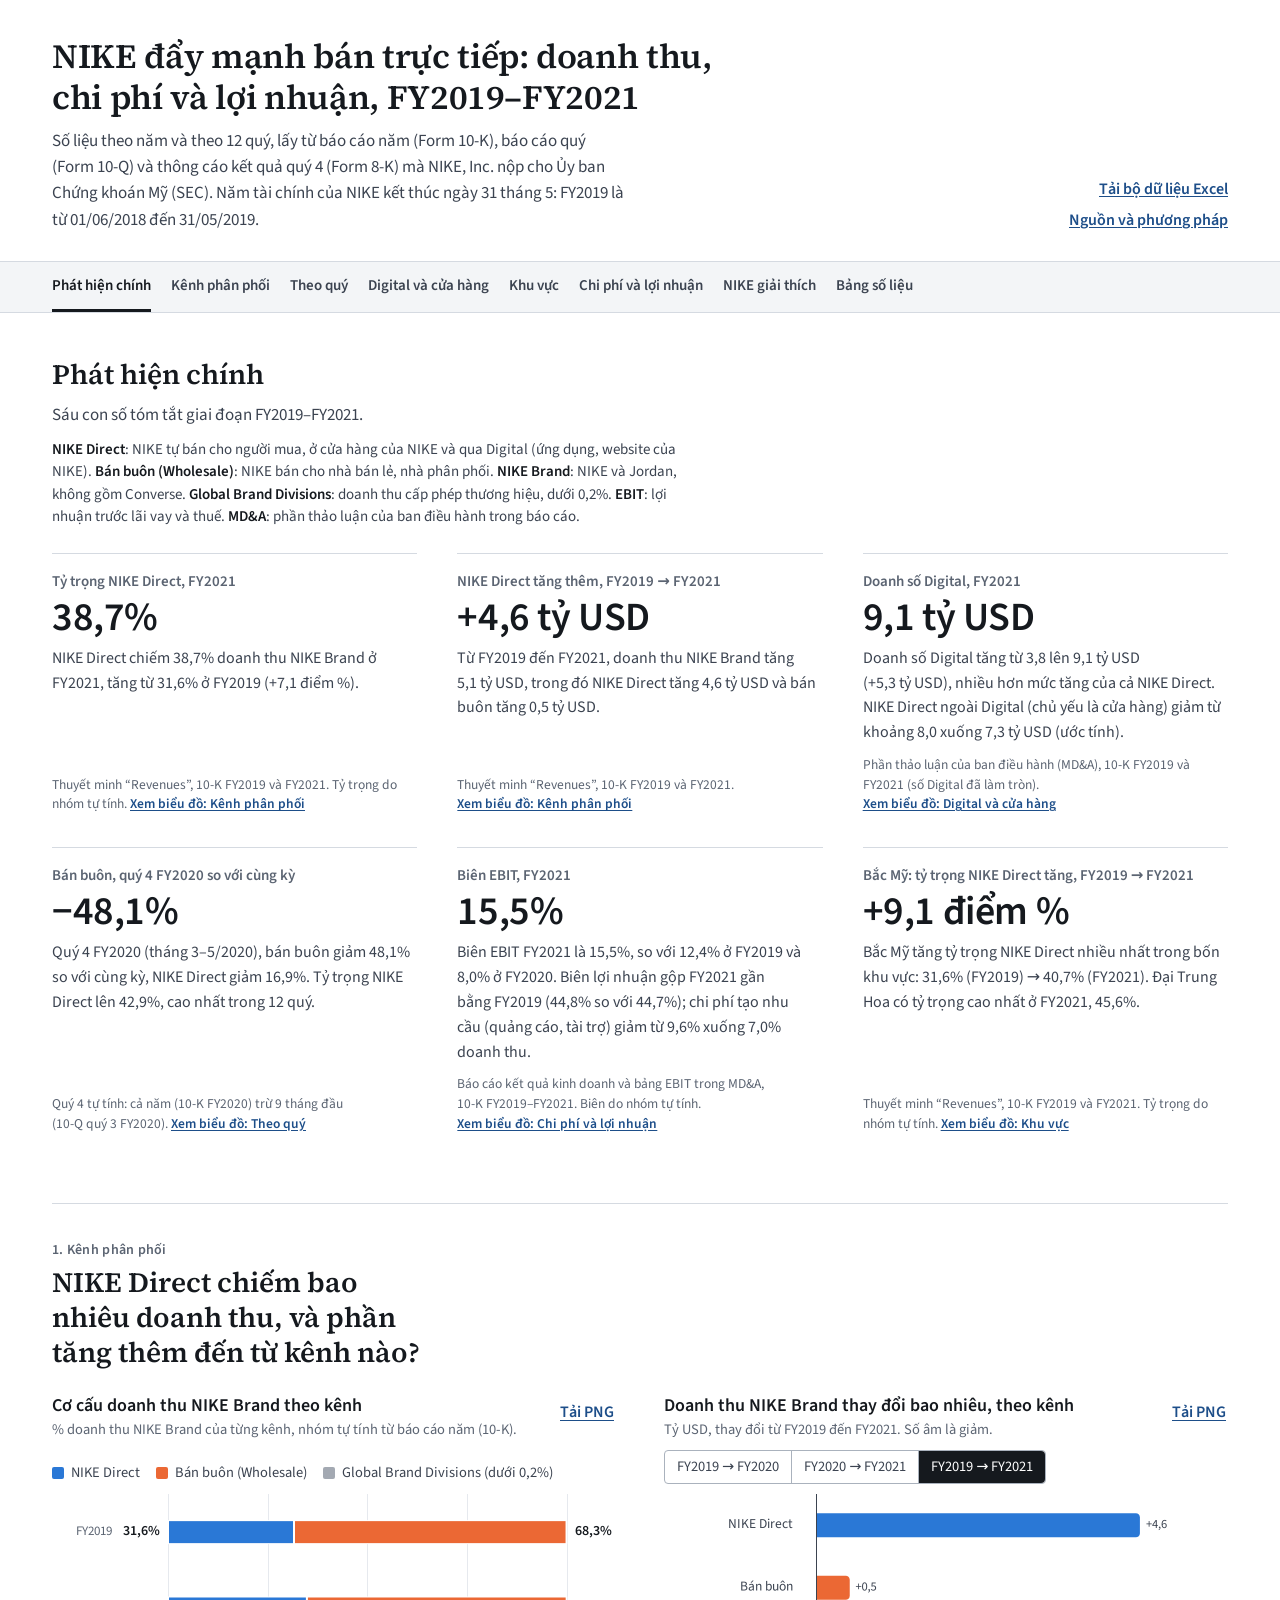
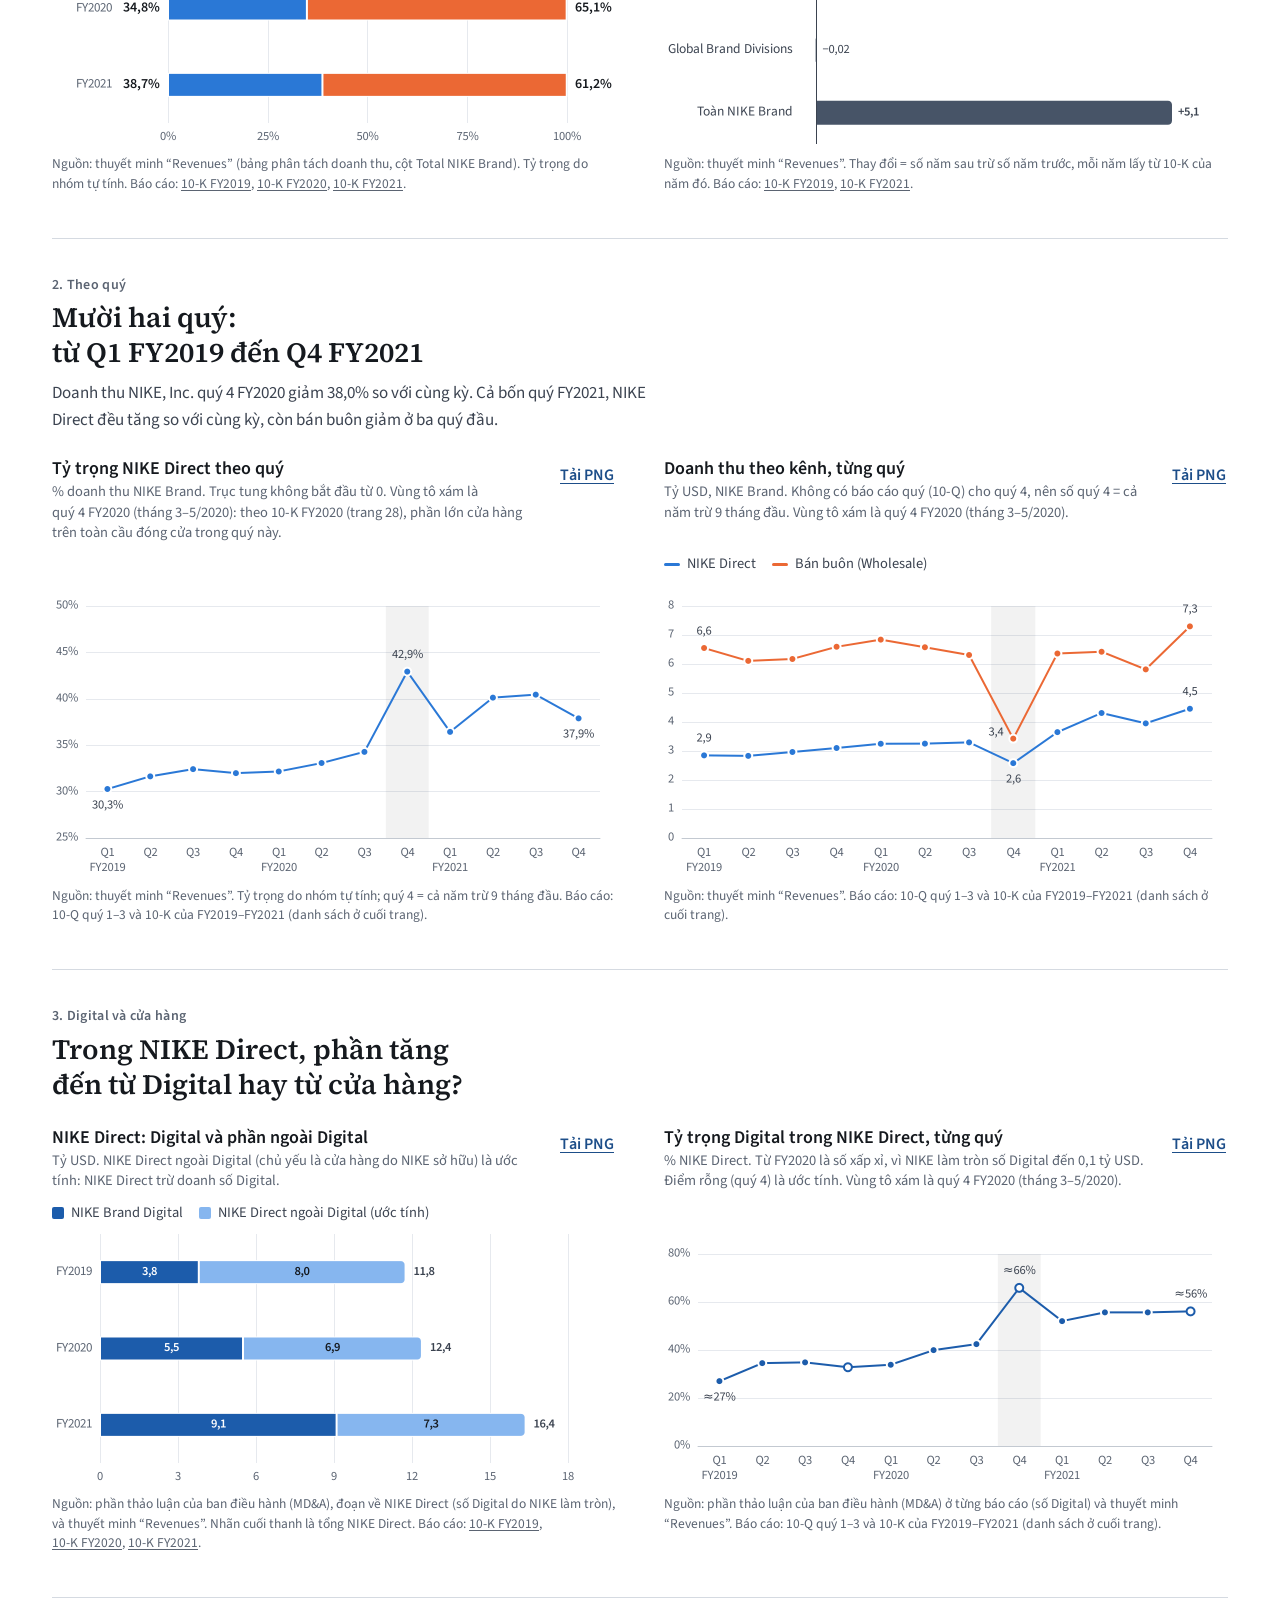
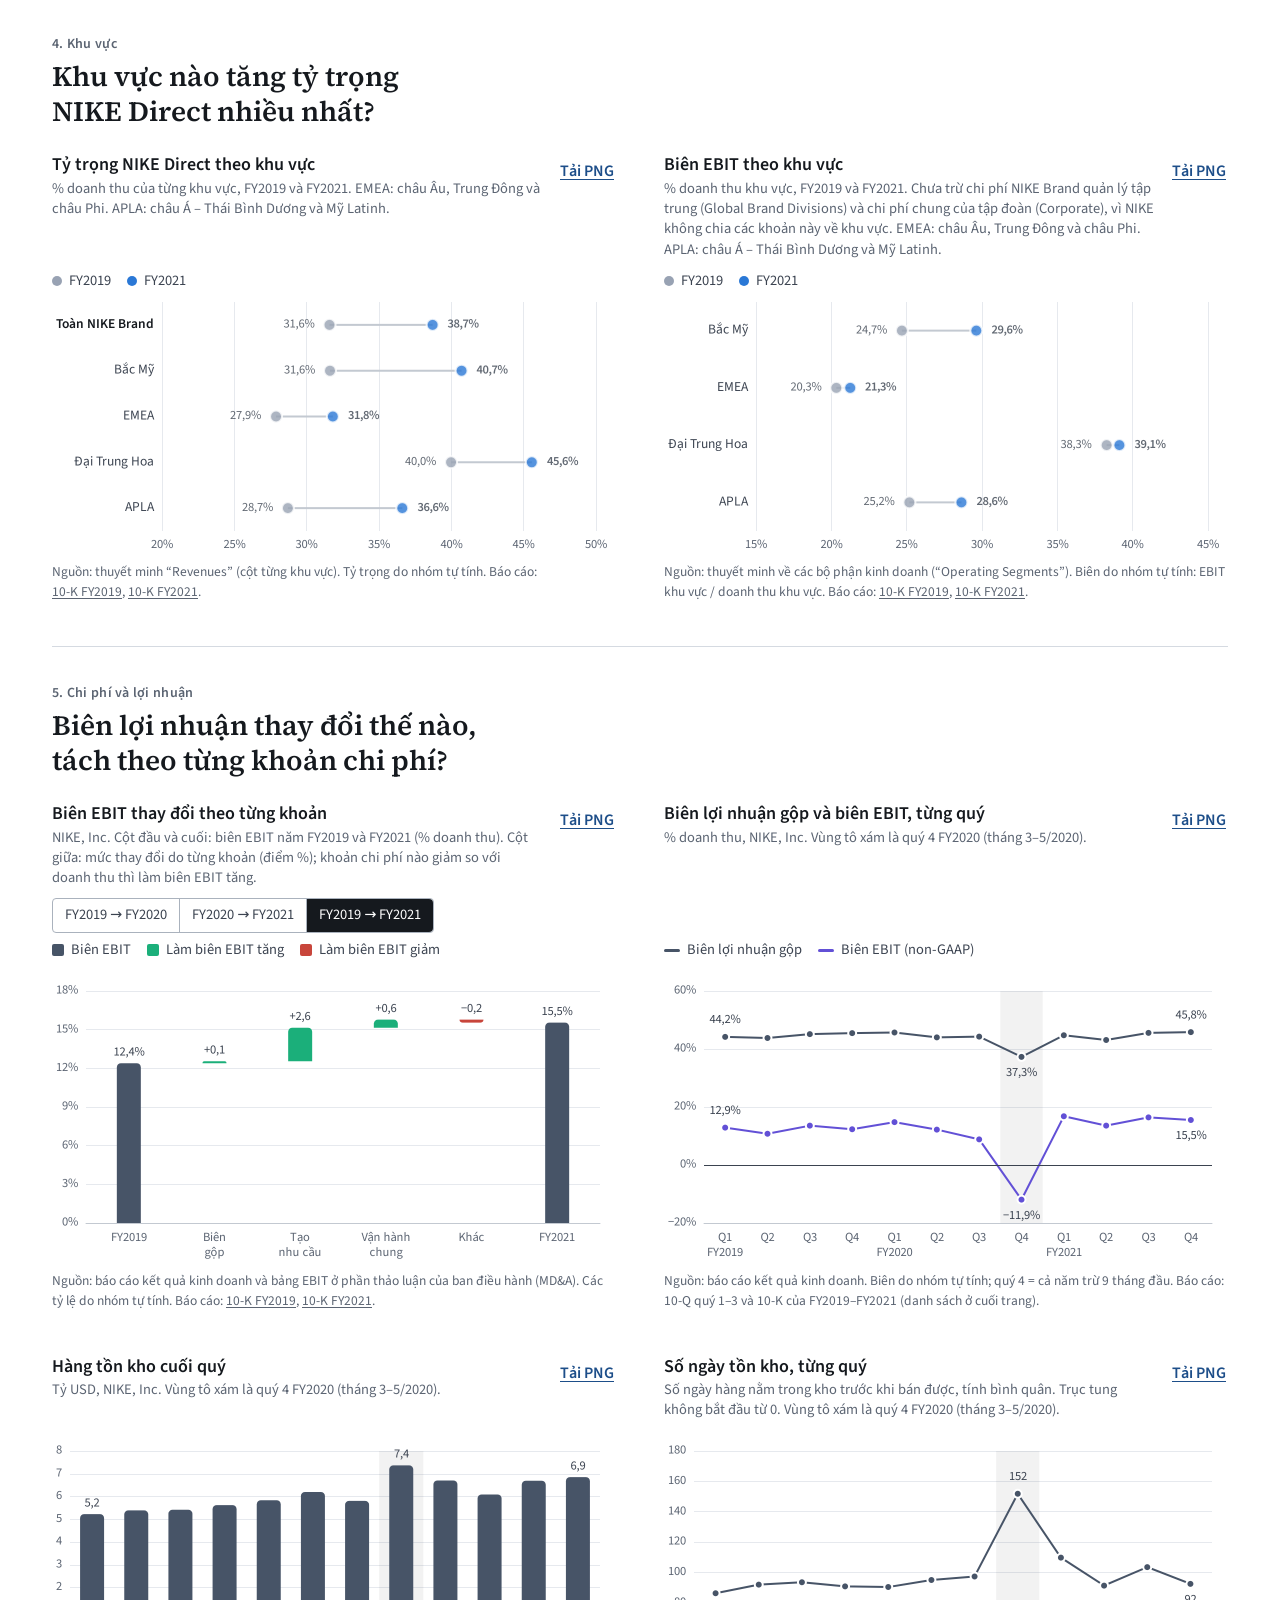
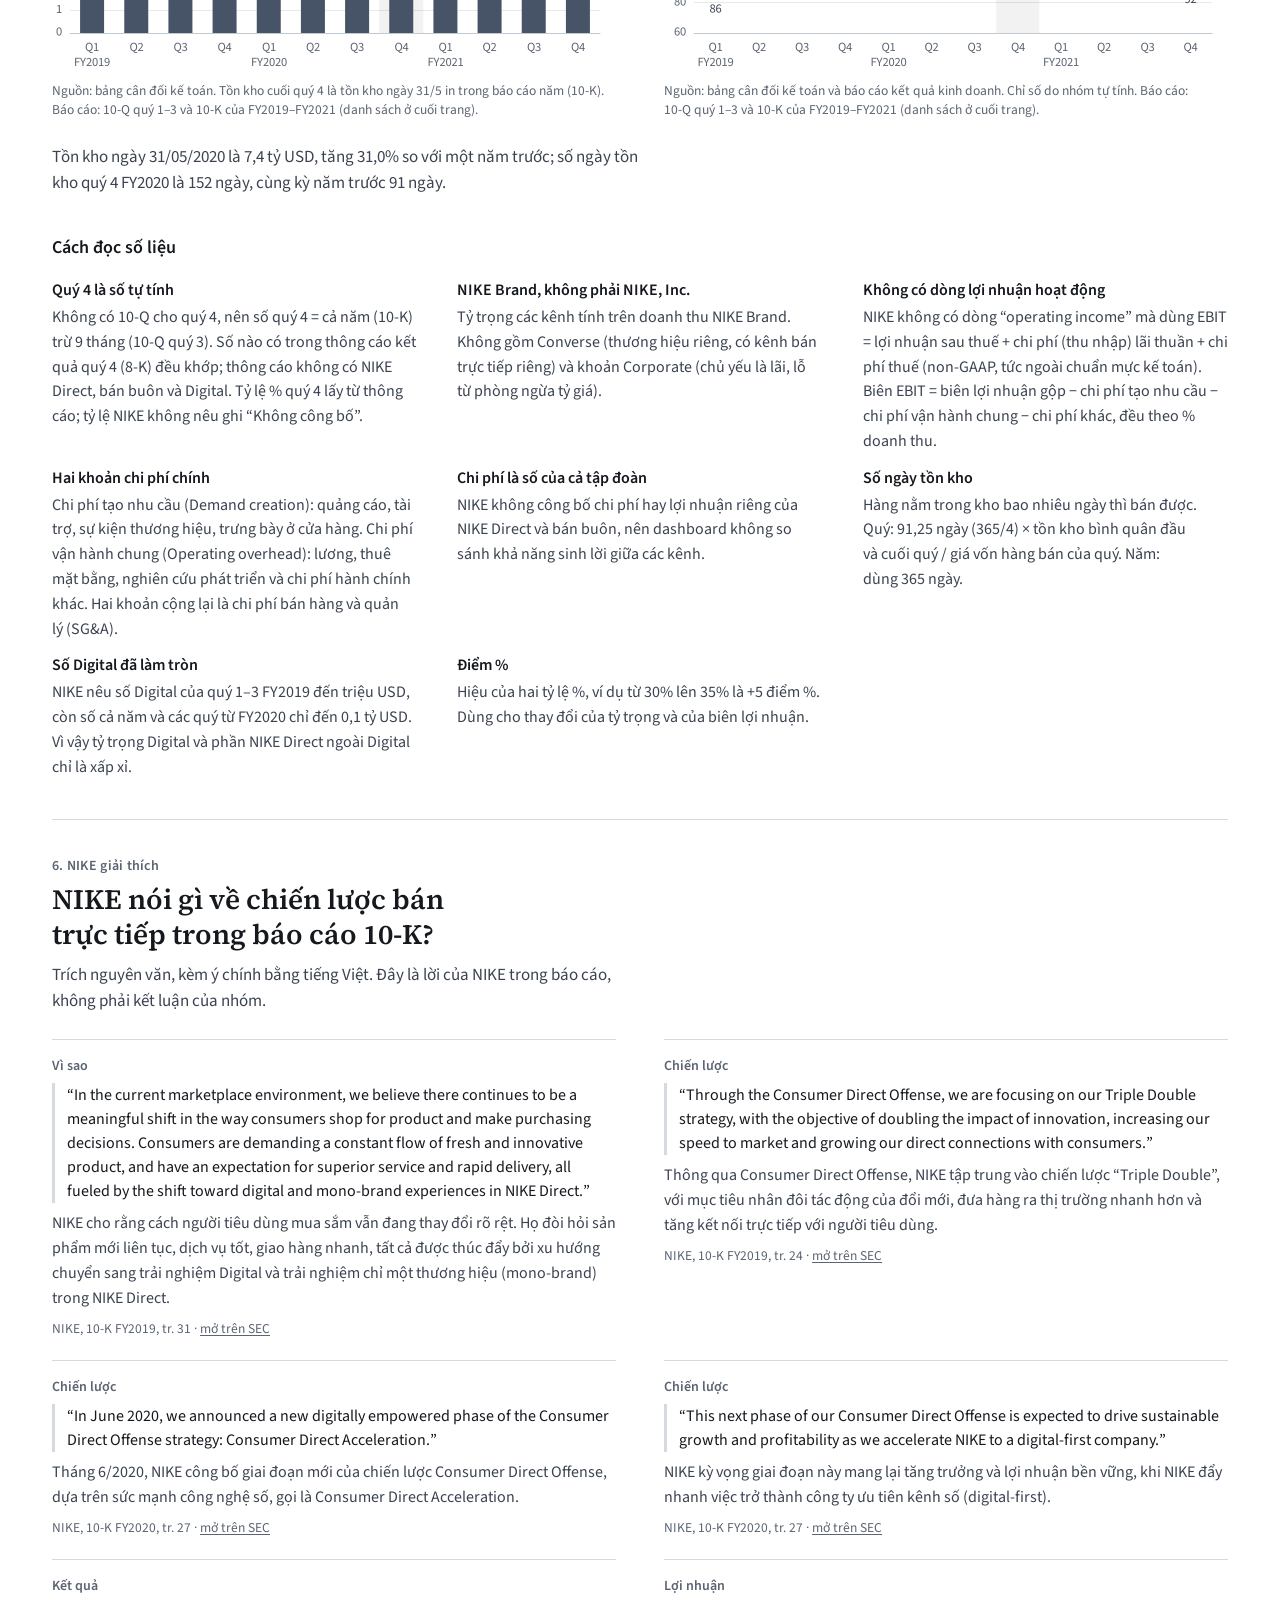
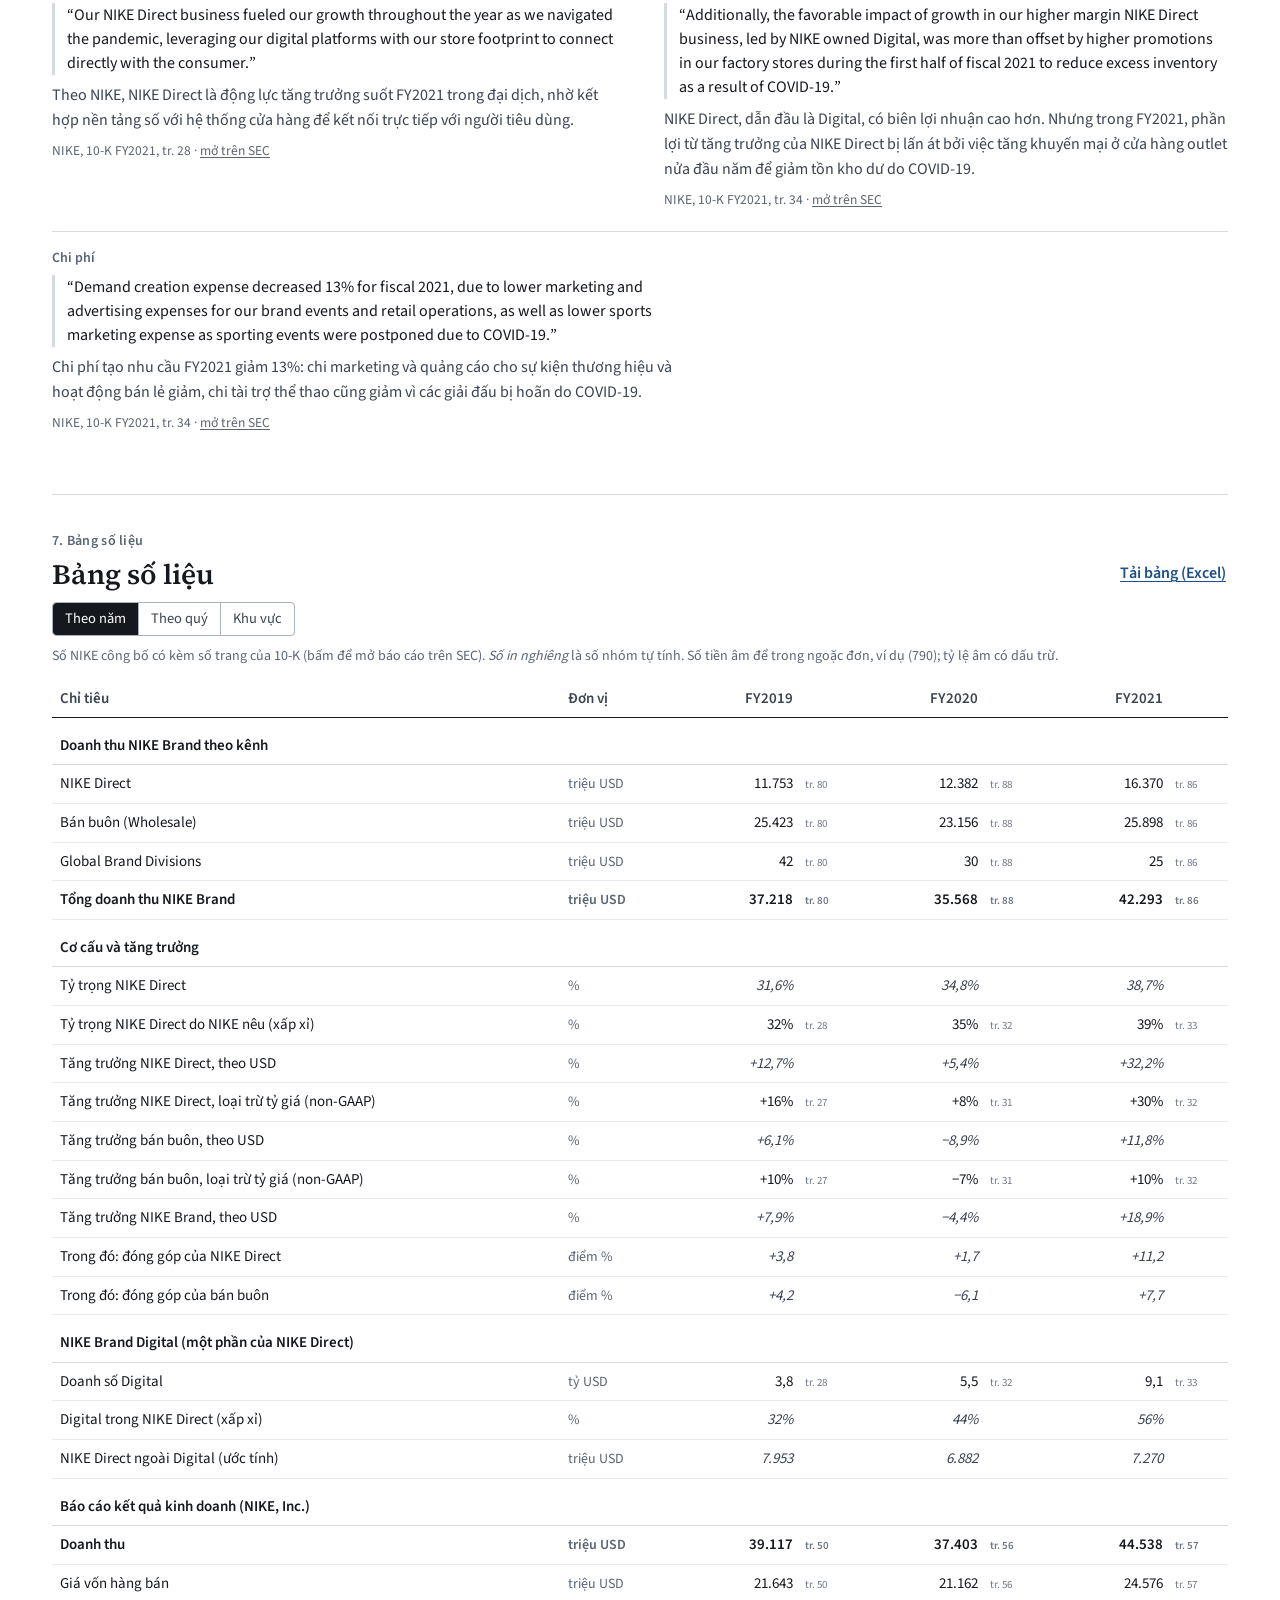
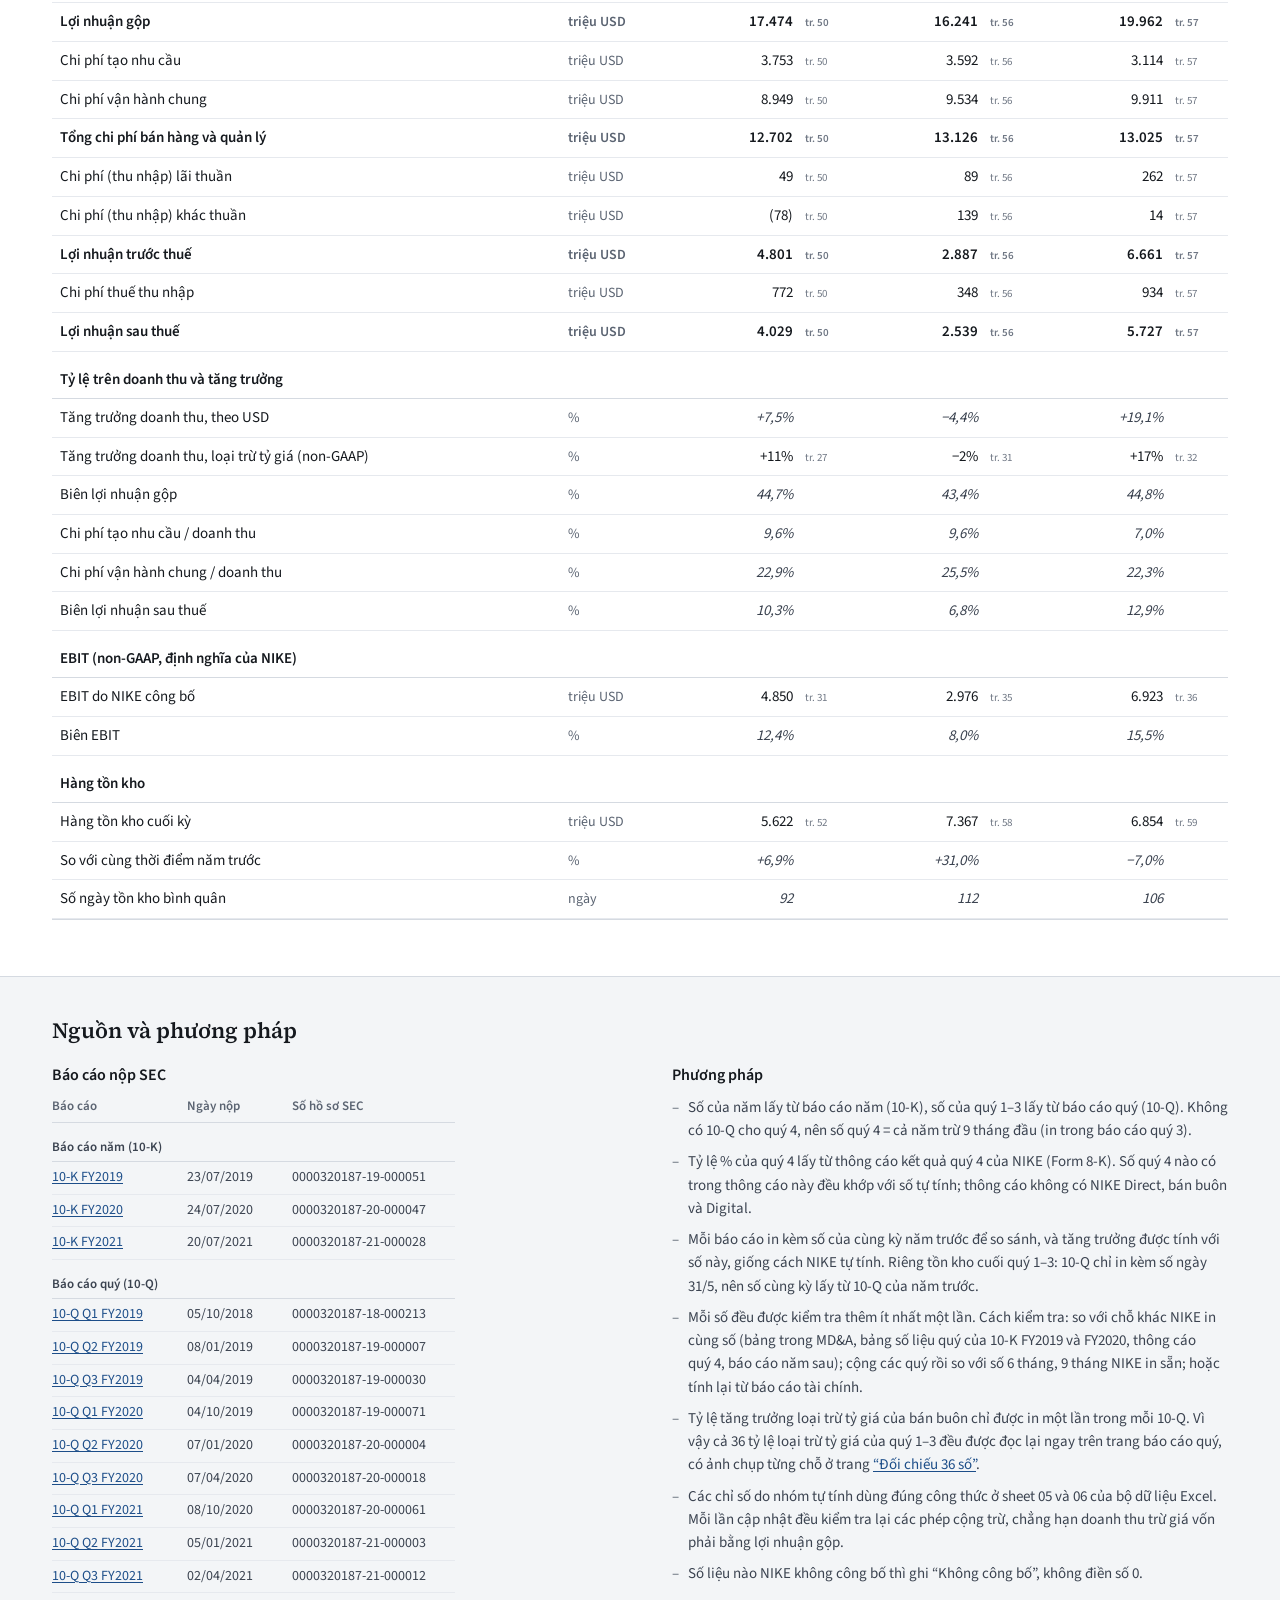
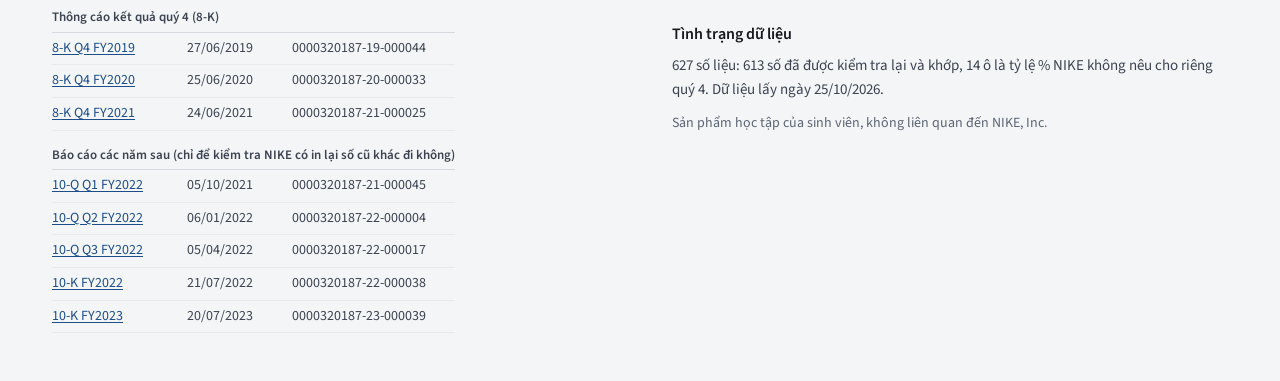
==== commit 93c27635: "Q4 rates from NIKE's earnings releases; review fixes - Fourth-quarter percentages come from NIKE's Q" ====
--- a/site/index.html
+++ b/site/index.html
@@ -4,7 +4,7 @@
 <meta charset="utf-8">
 <meta name="viewport" content="width=device-width, initial-scale=1">
 <title>NIKE FY2019–FY2021: bán trực tiếp và kết quả tài chính</title>
-<meta name="description" content="NIKE Direct, bán buôn, Digital, bốn khu vực và kết quả tài chính của NIKE, Inc. theo năm và theo 12 quý, FY2019–FY2021, từ báo cáo Form 10-K và 10-Q nộp SEC.">
+<meta name="description" content="NIKE Direct, bán buôn, Digital, bốn khu vực và kết quả tài chính của NIKE, Inc. theo năm và theo 12 quý, FY2019–FY2021, từ báo cáo Form 10-K, 10-Q và thông cáo kết quả quý 4 (Form 8-K) nộp SEC.">
 <meta name="theme-color" content="#ffffff">
 <link rel="preload" href="assets/fonts/source-sans-3-latin-400.woff2" as="font" type="font/woff2" crossorigin>
 <link rel="preload" href="assets/fonts/source-sans-3-vietnamese-400.woff2" as="font" type="font/woff2" crossorigin>
@@ -20,7 +20,7 @@
   <div class="wrap masthead-inner">
     <div>
       <h1>NIKE đẩy mạnh bán trực tiếp: doanh thu, chi phí và lợi nhuận, FY2019–FY2021</h1>
-      <p class="masthead-sub">Số liệu theo năm và theo 12 quý, lấy từ các báo cáo Form 10-K và 10-Q mà NIKE, Inc. nộp cho Ủy ban Chứng khoán Mỹ (SEC). Năm tài chính của NIKE kết thúc ngày 31/5: FY2019 là từ 01/06/2018 đến 31/05/2019.</p>
+      <p class="masthead-sub">Số liệu theo năm và theo 12 quý, lấy từ báo cáo năm (Form 10-K), báo cáo quý (Form 10-Q) và thông cáo kết quả quý 4 (Form 8-K) mà NIKE, Inc. nộp cho Ủy ban Chứng khoán Mỹ (SEC). Năm tài chính của NIKE kết thúc ngày 31 tháng 5: FY2019 là từ 01/06/2018 đến 31/05/2019.</p>
     </div>
     <nav class="masthead-links" aria-label="Tài liệu">
       <a id="download-workbook" href="downloads/NIKE_Financial_Dataset_FY2019-2021.xlsx" download>Tải bộ dữ liệu Excel</a>
@@ -52,6 +52,7 @@
       <header class="block-head">
         <h2 id="phat-hien-title" class="question">Phát hiện chính</h2>
         <p class="block-note">Sáu con số tóm tắt giai đoạn FY2019–FY2021.</p>
+        <p class="block-terms" id="terms"><b>NIKE Direct</b>: NIKE tự bán cho người mua, ở cửa hàng của NIKE và qua Digital (ứng dụng, website của NIKE). <b>Bán buôn (Wholesale)</b>: NIKE bán cho nhà bán lẻ, nhà phân phối. <b>NIKE Brand</b>: NIKE và Jordan, không gồm Converse. <b>Global Brand Divisions</b>: doanh thu cấp phép thương hiệu, dưới 0,2%. <b>EBIT</b>: lợi nhuận trước lãi vay và thuế. <b>MD&amp;A</b>: phần thảo luận của ban điều hành trong báo cáo.</p>
       </header>
       <div class="findings" id="findings"></div>
     </section>
@@ -66,7 +67,7 @@
           <figcaption class="figure-head">
             <div>
               <h3>Cơ cấu doanh thu NIKE Brand theo kênh</h3>
-              <p class="figure-sub">Tỷ trọng trong tổng doanh thu NIKE Brand (%), nhóm tự tính từ số liệu 10-K.</p>
+              <p class="figure-sub">% doanh thu NIKE Brand của từng kênh, nhóm tự tính từ báo cáo năm (10-K).</p>
             </div>
             <button type="button" class="text-button export-png" data-chart="share">Tải PNG</button>
           </figcaption>
@@ -108,7 +109,7 @@
           <figcaption class="figure-head">
             <div>
               <h3>Tỷ trọng NIKE Direct theo quý</h3>
-              <p class="figure-sub">% doanh thu NIKE Brand. Trục tung không bắt đầu từ 0. Vùng tô xám là quý 4 FY2020 (tháng 3–5/2020).</p>
+              <p class="figure-sub">% doanh thu NIKE Brand. Trục tung không bắt đầu từ 0. Vùng tô xám là quý 4 FY2020 (tháng 3–5/2020): theo 10-K FY2020 (trang 28), phần lớn cửa hàng trên toàn cầu đóng cửa trong quý này.</p>
             </div>
             <button type="button" class="text-button export-png" data-chart="shareQ">Tải PNG</button>
           </figcaption>
@@ -120,7 +121,7 @@
           <figcaption class="figure-head">
             <div>
               <h3>Doanh thu theo kênh, từng quý</h3>
-              <p class="figure-sub">Tỷ USD, phạm vi NIKE Brand. Quý 4 là cả năm trừ 9 tháng.</p>
+              <p class="figure-sub">Tỷ USD, NIKE Brand. Không có báo cáo quý (10-Q) cho quý 4, nên số quý 4 = cả năm trừ 9 tháng đầu. Vùng tô xám là quý 4 FY2020 (tháng 3–5/2020).</p>
             </div>
             <button type="button" class="text-button export-png" data-chart="channelQ">Tải PNG</button>
           </figcaption>
@@ -140,8 +141,8 @@
         <figure class="figure" id="fig-digital">
           <figcaption class="figure-head">
             <div>
-              <h3>NIKE Direct: Digital và phần còn lại</h3>
-              <p class="figure-sub">Tỷ USD. Phần còn lại (chủ yếu là cửa hàng do NIKE sở hữu) là ước tính: NIKE Direct trừ doanh số Digital.</p>
+              <h3>NIKE Direct: Digital và phần ngoài Digital</h3>
+              <p class="figure-sub">Tỷ USD. NIKE Direct ngoài Digital (chủ yếu là cửa hàng do NIKE sở hữu) là ước tính: NIKE Direct trừ doanh số Digital.</p>
             </div>
             <button type="button" class="text-button export-png" data-chart="digital">Tải PNG</button>
           </figcaption>
@@ -154,7 +155,7 @@
           <figcaption class="figure-head">
             <div>
               <h3>Tỷ trọng Digital trong NIKE Direct, từng quý</h3>
-              <p class="figure-sub">% (xấp xỉ, vì số Digital đã làm tròn). Điểm rỗng ở quý 4 là ước tính.</p>
+              <p class="figure-sub">% NIKE Direct. Từ FY2020 là số xấp xỉ, vì NIKE làm tròn số Digital đến 0,1 tỷ USD. Điểm rỗng (quý 4) là ước tính. Vùng tô xám là quý 4 FY2020 (tháng 3–5/2020).</p>
             </div>
             <button type="button" class="text-button export-png" data-chart="digitalQ">Tải PNG</button>
           </figcaption>
@@ -174,7 +175,7 @@
           <figcaption class="figure-head">
             <div>
               <h3>Tỷ trọng NIKE Direct theo khu vực</h3>
-              <p class="figure-sub">% doanh thu của từng khu vực, FY2019 và FY2021.</p>
+              <p class="figure-sub">% doanh thu của từng khu vực, FY2019 và FY2021. EMEA: châu Âu, Trung Đông và châu Phi. APLA: châu Á – Thái Bình Dương và Mỹ Latinh.</p>
             </div>
             <button type="button" class="text-button export-png" data-chart="regions">Tải PNG</button>
           </figcaption>
@@ -187,7 +188,7 @@
           <figcaption class="figure-head">
             <div>
               <h3>Biên EBIT theo khu vực</h3>
-              <p class="figure-sub">% doanh thu khu vực, FY2019 và FY2021. Không gồm chi phí chung toàn cầu.</p>
+              <p class="figure-sub">% doanh thu khu vực, FY2019 và FY2021. Chưa trừ chi phí NIKE Brand quản lý tập trung (Global Brand Divisions) và chi phí chung của tập đoàn (Corporate), vì NIKE không chia các khoản này về khu vực. EMEA: châu Âu, Trung Đông và châu Phi. APLA: châu Á – Thái Bình Dương và Mỹ Latinh.</p>
             </div>
             <button type="button" class="text-button export-png" data-chart="regionsEbit">Tải PNG</button>
           </figcaption>
@@ -229,7 +230,7 @@
           <figcaption class="figure-head">
             <div>
               <h3>Biên lợi nhuận gộp và biên EBIT, từng quý</h3>
-              <p class="figure-sub">% doanh thu, NIKE, Inc. Vùng tô xám là quý 4 FY2020.</p>
+              <p class="figure-sub">% doanh thu, NIKE, Inc. Vùng tô xám là quý 4 FY2020 (tháng 3–5/2020).</p>
             </div>
             <button type="button" class="text-button export-png" data-chart="marginsQ">Tải PNG</button>
           </figcaption>
@@ -242,7 +243,7 @@
           <figcaption class="figure-head">
             <div>
               <h3>Hàng tồn kho cuối quý</h3>
-              <p class="figure-sub">Tỷ USD, NIKE, Inc.</p>
+              <p class="figure-sub">Tỷ USD, NIKE, Inc. Vùng tô xám là quý 4 FY2020 (tháng 3–5/2020).</p>
             </div>
             <button type="button" class="text-button export-png" data-chart="inventoryQ">Tải PNG</button>
           </figcaption>
@@ -254,7 +255,7 @@
           <figcaption class="figure-head">
             <div>
               <h3>Số ngày tồn kho, từng quý</h3>
-              <p class="figure-sub">Ngày. Trục tung không bắt đầu từ 0.</p>
+              <p class="figure-sub">Số ngày hàng nằm trong kho trước khi bán được, tính bình quân. Trục tung không bắt đầu từ 0. Vùng tô xám là quý 4 FY2020 (tháng 3–5/2020).</p>
             </div>
             <button type="button" class="text-button export-png" data-chart="daysQ">Tải PNG</button>
           </figcaption>
@@ -269,27 +270,35 @@
         <dl>
           <div>
             <dt>Quý 4 là số tự tính</dt>
-            <dd>NIKE không nộp báo cáo quý 4. Số quý 4 bằng số cả năm trong 10-K trừ số 9 tháng trong 10-Q quý 3. Các tỷ lệ % mà NIKE tự nêu không có cho riêng quý 4.</dd>
+            <dd>Không có 10-Q cho quý 4, nên số quý 4 = cả năm (10-K) trừ 9 tháng (10-Q quý 3). Số nào có trong thông cáo kết quả quý 4 (8-K) đều khớp; thông cáo không có NIKE Direct, bán buôn và Digital. Tỷ lệ % quý 4 lấy từ thông cáo; tỷ lệ NIKE không nêu ghi “Không công bố”.</dd>
           </div>
           <div>
             <dt>NIKE Brand, không phải NIKE, Inc.</dt>
-            <dd>Tỷ trọng các kênh tính trên doanh thu NIKE Brand. Converse (có kênh bán trực tiếp riêng) và Corporate không nằm trong các con số này.</dd>
-          </div>
-          <div>
-            <dt>Không có dòng “operating income”</dt>
-            <dd>Báo cáo kết quả kinh doanh của NIKE không có dòng này. EBIT (lợi nhuận sau thuế + chi phí lãi thuần + thuế) là chỉ tiêu non-GAAP do NIKE định nghĩa. Biên EBIT = biên gộp − tạo nhu cầu − vận hành chung − chi phí (thu nhập) khác, tất cả tính trên doanh thu.</dd>
-          </div>
-          <div>
-            <dt>Chi phí là số của cả công ty</dt>
-            <dd>NIKE không công bố chi phí hay lợi nhuận riêng của NIKE Direct và bán buôn, nên trang này không so sánh khả năng sinh lời giữa các kênh.</dd>
-          </div>
-          <div>
-            <dt>Số ngày tồn kho theo quý</dt>
-            <dd>91,25 ngày (365/4) × tồn kho bình quân đầu và cuối quý / giá vốn hàng bán của quý. Năm tính 365 ngày.</dd>
-          </div>
-          <div>
-            <dt>Digital là số đã làm tròn</dt>
-            <dd>Các quý của FY2019 tính bằng triệu USD, từ FY2020 làm tròn đến 0,1 tỷ USD. Vì vậy tỷ trọng Digital và phần NIKE Direct ngoài Digital chỉ là xấp xỉ.</dd>
+            <dd>Tỷ trọng các kênh tính trên doanh thu NIKE Brand. Không gồm Converse (thương hiệu riêng, có kênh bán trực tiếp riêng) và khoản Corporate (chủ yếu là lãi, lỗ từ phòng ngừa tỷ giá).</dd>
+          </div>
+          <div>
+            <dt>Không có dòng lợi nhuận hoạt động</dt>
+            <dd>NIKE không có dòng “operating income” mà dùng EBIT = lợi nhuận sau thuế + chi phí (thu nhập) lãi thuần + chi phí thuế (non-GAAP, tức ngoài chuẩn mực kế toán). Biên EBIT = biên lợi nhuận gộp − chi phí tạo nhu cầu − chi phí vận hành chung − chi phí khác, đều theo % doanh thu.</dd>
+          </div>
+          <div>
+            <dt>Hai khoản chi phí chính</dt>
+            <dd>Chi phí tạo nhu cầu (Demand creation): quảng cáo, tài trợ, sự kiện thương hiệu, trưng bày ở cửa hàng. Chi phí vận hành chung (Operating overhead): lương, thuê mặt bằng, nghiên cứu phát triển và chi phí hành chính khác. Hai khoản cộng lại là chi phí bán hàng và quản lý (SG&amp;A).</dd>
+          </div>
+          <div>
+            <dt>Chi phí là số của cả tập đoàn</dt>
+            <dd>NIKE không công bố chi phí hay lợi nhuận riêng của NIKE Direct và bán buôn, nên dashboard không so sánh khả năng sinh lời giữa các kênh.</dd>
+          </div>
+          <div>
+            <dt>Số ngày tồn kho</dt>
+            <dd>Hàng nằm trong kho bao nhiêu ngày thì bán được. Quý: 91,25 ngày (365/4) × tồn kho bình quân đầu và cuối quý / giá vốn hàng bán của quý. Năm: dùng 365 ngày.</dd>
+          </div>
+          <div>
+            <dt>Số Digital đã làm tròn</dt>
+            <dd>NIKE nêu số Digital của quý 1–3 FY2019 đến triệu USD, còn số cả năm và các quý từ FY2020 chỉ đến 0,1 tỷ USD. Vì vậy tỷ trọng Digital và phần NIKE Direct ngoài Digital chỉ là xấp xỉ.</dd>
+          </div>
+          <div>
+            <dt>Điểm %</dt>
+            <dd>Hiệu của hai tỷ lệ %, ví dụ từ 30% lên 35% là +5 điểm %. Dùng cho thay đổi của tỷ trọng và của biên lợi nhuận.</dd>
           </div>
         </dl>
       </aside>
@@ -298,7 +307,7 @@
     <section class="block" id="nike-giai-thich" aria-labelledby="quotes-title">
       <header class="block-head">
         <p class="block-kicker">6. NIKE giải thích</p>
-        <h2 id="quotes-title" class="question">NIKE nói gì về chiến lược này trong báo cáo 10-K?</h2>
+        <h2 id="quotes-title" class="question">NIKE nói gì về chiến lược bán trực tiếp trong báo cáo 10-K?</h2>
         <p class="block-note">Trích nguyên văn, kèm ý chính bằng tiếng Việt. Đây là lời của NIKE trong báo cáo, không phải kết luận của nhóm.</p>
       </header>
       <div class="quotes" id="quotes"></div>
@@ -324,6 +333,7 @@
       <div class="table-scroll" tabindex="0" role="region" aria-labelledby="table-title">
         <table class="data-table" id="data-table"></table>
       </div>
+      <div class="print-tables" id="print-tables" aria-hidden="true"></div>
     </section>
   </div>
 </main>
@@ -335,15 +345,17 @@
       <section aria-labelledby="footer-sources">
         <h3 id="footer-sources">Báo cáo nộp SEC</h3>
         <table class="filing-table" id="filing-list">
-          <thead><tr><th scope="col">Báo cáo</th><th scope="col">Ngày nộp</th><th scope="col">Số hồ sơ</th></tr></thead>
+          <thead><tr><th scope="col">Báo cáo</th><th scope="col">Ngày nộp</th><th scope="col">Số hồ sơ SEC</th></tr></thead>
         </table>
       </section>
       <section aria-labelledby="footer-method">
         <h3 id="footer-method">Phương pháp</h3>
         <ul class="plain-list">
-          <li>Số của mỗi kỳ lấy từ báo cáo của chính kỳ đó: năm từ 10-K, quý 1–3 từ 10-Q. Quý 4 bằng số cả năm trừ số 9 tháng. Tăng trưởng tính với số cùng kỳ năm trước in trong cùng báo cáo, giống cách NIKE tự tính.</li>
-          <li>Số trên báo cáo tài chính lấy từ dữ liệu XBRL đi kèm mỗi báo cáo (FY2019 dùng tệp XBRL riêng, nên từng số được tìm lại trên trang in). Sau đó đối chiếu với bảng trong MD&amp;A, số lũy kế 6 và 9 tháng, bảng số liệu quý của 10-K FY2019 và FY2020, và số in lại ở báo cáo năm sau.</li>
-          <li>Tỷ lệ tăng trưởng loại trừ tỷ giá của từng quý chỉ có trong MD&amp;A và không được in lại ở báo cáo sau, nên được đọc lại thêm một lần ngay trên trang 10-Q. Ảnh chụp từng chỗ có ở trang <a class="nowrap" id="evidence-link" href="bang-chung-doi-chieu/doi-chieu-36-so.html">“Đối chiếu 36 số”</a>.</li>
+          <li>Số của năm lấy từ báo cáo năm (10-K), số của quý 1–3 lấy từ báo cáo quý (10-Q). Không có 10-Q cho quý 4, nên số quý 4 = cả năm trừ 9 tháng đầu (in trong báo cáo quý 3).</li>
+          <li>Tỷ lệ % của quý 4 lấy từ thông cáo kết quả quý 4 của NIKE (Form 8-K). Số quý 4 nào có trong thông cáo này đều khớp với số tự tính; thông cáo không có NIKE Direct, bán buôn và Digital.</li>
+          <li>Mỗi báo cáo in kèm số của cùng kỳ năm trước để so sánh, và tăng trưởng được tính với số này, giống cách NIKE tự tính. Riêng tồn kho cuối quý 1–3: 10-Q chỉ in kèm số ngày 31/5, nên số cùng kỳ lấy từ 10-Q của năm trước.</li>
+          <li>Mỗi số đều được kiểm tra thêm ít nhất một lần. Cách kiểm tra: so với chỗ khác NIKE in cùng số (bảng trong MD&amp;A, bảng số liệu quý của 10-K FY2019 và FY2020, thông cáo quý 4, báo cáo năm sau); cộng các quý rồi so với số 6 tháng, 9 tháng NIKE in sẵn; hoặc tính lại từ báo cáo tài chính.</li>
+          <li>Tỷ lệ tăng trưởng loại trừ tỷ giá của bán buôn chỉ được in một lần trong mỗi 10-Q. Vì vậy cả 36 tỷ lệ loại trừ tỷ giá của quý 1–3 đều được đọc lại ngay trên trang báo cáo quý, có ảnh chụp từng chỗ ở trang <a class="nowrap" id="evidence-link" href="bang-chung-doi-chieu/doi-chieu-36-so.html">“Đối chiếu 36 số”</a>.</li>
           <li>Các chỉ số do nhóm tự tính dùng đúng công thức ở sheet 05 và 06 của bộ dữ liệu Excel. Mỗi lần cập nhật đều kiểm tra lại các phép cộng trừ, chẳng hạn doanh thu trừ giá vốn phải bằng lợi nhuận gộp.</li>
           <li>Số liệu nào NIKE không công bố thì ghi “Không công bố”, không điền số 0.</li>
         </ul>
--- a/site/assets/styles.css
+++ b/site/assets/styles.css
@@ -53,7 +53,8 @@
 :focus-visible { outline: 2px solid var(--focus); outline-offset: 2px; border-radius: 2px; }
 button, select, input { font: inherit; color: inherit; touch-action: manipulation; }
 h1, h2, h3 { text-wrap: balance; margin: 0; }
-p { text-wrap: pretty; }
+/* No last line of a single word or figure. */
+p, dd, li, blockquote, figcaption { text-wrap: pretty; }
 
 .wrap { max-width: 1240px; margin: 0 auto; padding: 0 var(--gutter); }
 .visually-hidden { position: absolute !important; width: 1px; height: 1px; overflow: hidden; clip: rect(0 0 0 0); white-space: nowrap; }
@@ -93,6 +94,9 @@
 .block-note { margin: 10px 0 0; color: var(--ink-2); font-size: 17px; max-width: 75ch; }
 .block-note-after { margin: -20px 0 36px; }
 .block-note:empty { display: none; }
+/* The few terms the key findings use, explained once where they first appear */
+.block-terms { margin: 10px 0 0; color: var(--ink-2); font-size: 15px; line-height: 1.5; max-width: 110ch; }
+.block-terms b { color: var(--ink); font-weight: 600; }
 
 /* Key findings */
 .findings { display: grid; grid-template-columns: repeat(3, minmax(0, 1fr)); gap: 0 40px; margin-bottom: 36px; }
@@ -158,6 +162,9 @@
 .quote-vi { margin: 8px 0 0; color: var(--ink-2); }
 .quote figcaption { margin-top: 8px; font-size: 13.5px; color: var(--muted); }
 .quote figcaption a { color: var(--muted); }
+/* An odd last quote takes the whole row instead of leaving half of it empty. */
+.quotes > .quote:last-child:nth-child(odd) { grid-column: 1 / -1; }
+.quotes > .quote:last-child:nth-child(odd) > * { max-width: 80ch; }
 
 /* Tables */
 .table-section { padding-bottom: 8px; }
@@ -174,7 +181,11 @@
 /* Two-row header of the quarterly table: the fiscal year spans its four quarters. */
 .data-table thead tr.years th { text-align: center; border-bottom: 1px solid var(--rule); padding-bottom: 2px; }
 .data-table thead tr.years th.year { border-left: 1px solid var(--grid); }
-.data-table tbody th { text-align: left; font-weight: 400; min-width: 12rem; position: sticky; left: 0; background: var(--page); }
+/* The year stays readable beside the pinned label column while its quarters scroll under it (--pin: set by app.js). */
+.year-label { display: inline-block; position: sticky; left: calc(var(--pin, 12rem) + 8px); right: 8px; }
+.data-table tbody th { text-align: left; font-weight: 400; min-width: 15rem; position: sticky; left: 0; background: var(--page); text-wrap: balance; }
+/* On a phone the unit goes next to the label (its own column would scroll under the pinned labels). */
+.unit-inline { display: none; color: var(--muted); font-size: 13px; white-space: nowrap; }
 /* When the table scrolls sideways the label column stays put; its header and the group names stay with it. */
 .data-table thead th:first-child { position: sticky; left: 0; background: var(--page); }
 .group-label { display: inline-block; position: sticky; left: 8px; }
@@ -237,6 +248,9 @@
 }
 @media (max-width: 900px) {
   :root { --gutter: 24px; }
+  /* The section links scroll sideways: the faded edge shows there is more. */
+  .section-nav-inner { padding-right: 40px; -webkit-mask-image: linear-gradient(to right, #000 calc(100% - 40px), transparent);
+    mask-image: linear-gradient(to right, #000 calc(100% - 40px), transparent); }
   .grid-2, .quotes { grid-template-columns: 1fr; }
   .footer-grid { grid-template-columns: 1fr; grid-template-areas: "sources" "method" "status"; }
   .masthead-inner { flex-direction: column; align-items: flex-start; }
@@ -255,7 +269,7 @@
   .chart { height: 280px; }
   .chart-share { height: 260px; }
   /* Every chart keeps "Tải PNG" on its title line; the subtitle runs full width below. */
-  .figure-head { display: grid; grid-template-columns: minmax(0, 1fr) auto; column-gap: 12px; align-items: baseline; }
+  .figure-head { display: grid; grid-template-columns: minmax(0, 1fr) auto; column-gap: 12px; row-gap: 2px; align-items: baseline; }
   .figure-head > div { display: contents; }
   .figure-head h3 { grid-column: 1; grid-row: 1; }
   /* The button's padding stays clickable but does not push the subtitle down. */
@@ -266,18 +280,52 @@
   .segmented label { padding: 6px 4px; font-size: 13.5px; justify-content: center; }
   .data-table { font-size: 14px; }
   .data-table tbody th { min-width: 11rem; }
+  .unit-inline { display: inline; }
+  .data-table .col-unit { display: none; }
   .filing-table td:last-child, .filing-table thead th:last-child { display: none; }
 }
 @media (prefers-reduced-motion: reduce) {
   * { scroll-behavior: auto !important; }
 }
+/* The three tables, built once for printing (the page shows one at a time). */
+.print-tables { display: none; }
 @media print {
   @page { size: A4 landscape; margin: 10mm; }
-  .section-nav, .export-png, .table-head button, .masthead-links, .figure-tools, .skip-link { display: none !important; }
+  /* The period buttons go, the bridge chart's colour legend beside them stays. */
+  .section-nav, .export-png, .table-head button, .masthead-links, .figure-tools .segmented, .skip-link { display: none !important; }
   html { scroll-padding-top: 0; }
   .block { break-before: auto; }
   #quy, #loi-nhuan, #bang-so-lieu { break-before: page; }
   .figure, .reading-notes, .finding, .quote { break-inside: avoid; }
+  /* A heading never ends a page: it moves to the next page with what it introduces. */
+  .block-head, .table-head, .figure-head, .reading-notes h3, .site-footer h2, .site-footer h3 { break-inside: avoid; break-after: avoid; }
+  .filing-table tbody tr:first-child { break-after: avoid; }
+  /* Page 1 holds the title and the six key findings. */
+  .masthead h1, .masthead-sub, .block-head, .block-note, .block-terms { max-width: none; }
+  .masthead { padding: 0 0 6px; }
+  .masthead h1 { font-size: 24px; }
+  .masthead-sub, .block-note { font-size: 13.5px; }
+  .question, .table-head h2 { font-size: 22px; }
+  .block-terms { font-size: 12.5px; }
+  .block { padding-top: 16px; }
+  .block-head { margin-bottom: 10px; }
+  .findings { margin-bottom: 12px; }
+  .finding { padding: 8px 0 8px; }
+  .finding h3 { font-size: 13px; }
+  .finding-value { margin: 2px 0 4px; font-size: 24px; }
+  .finding-text { font-size: 12.5px; line-height: 1.4; }
+  .finding-foot { font-size: 11px; line-height: 1.4; padding-top: 4px; }
+  /* Six quotes to a page instead of four. */
+  .quote { padding: 10px 0 12px; }
+  .quote blockquote { font-size: 13px; }
+  .quote-vi { font-size: 13px; }
+  .quote figcaption { font-size: 11.5px; }
+  .site-footer { background: none; }
+  .table-key, #bang-so-lieu .figure-tools, #bang-so-lieu .table-scroll { display: none; }
+  .print-tables { display: block; }
+  .print-tables h3 { font-size: 15px; margin: 14px 0 4px; break-after: avoid; }
+  .print-tables .table-key { display: block; margin: 0 0 6px; font-size: 11px; }
+  .print-tables .data-table:not(.print-q) { font-size: 11.5px; }
   /* Chrome evaluates the width media queries against a portrait page; keep the desktop columns on paper. */
   .grid-2, .quotes { grid-template-columns: repeat(2, minmax(0, 1fr)); }
   .findings { grid-template-columns: repeat(3, minmax(0, 1fr)); }
